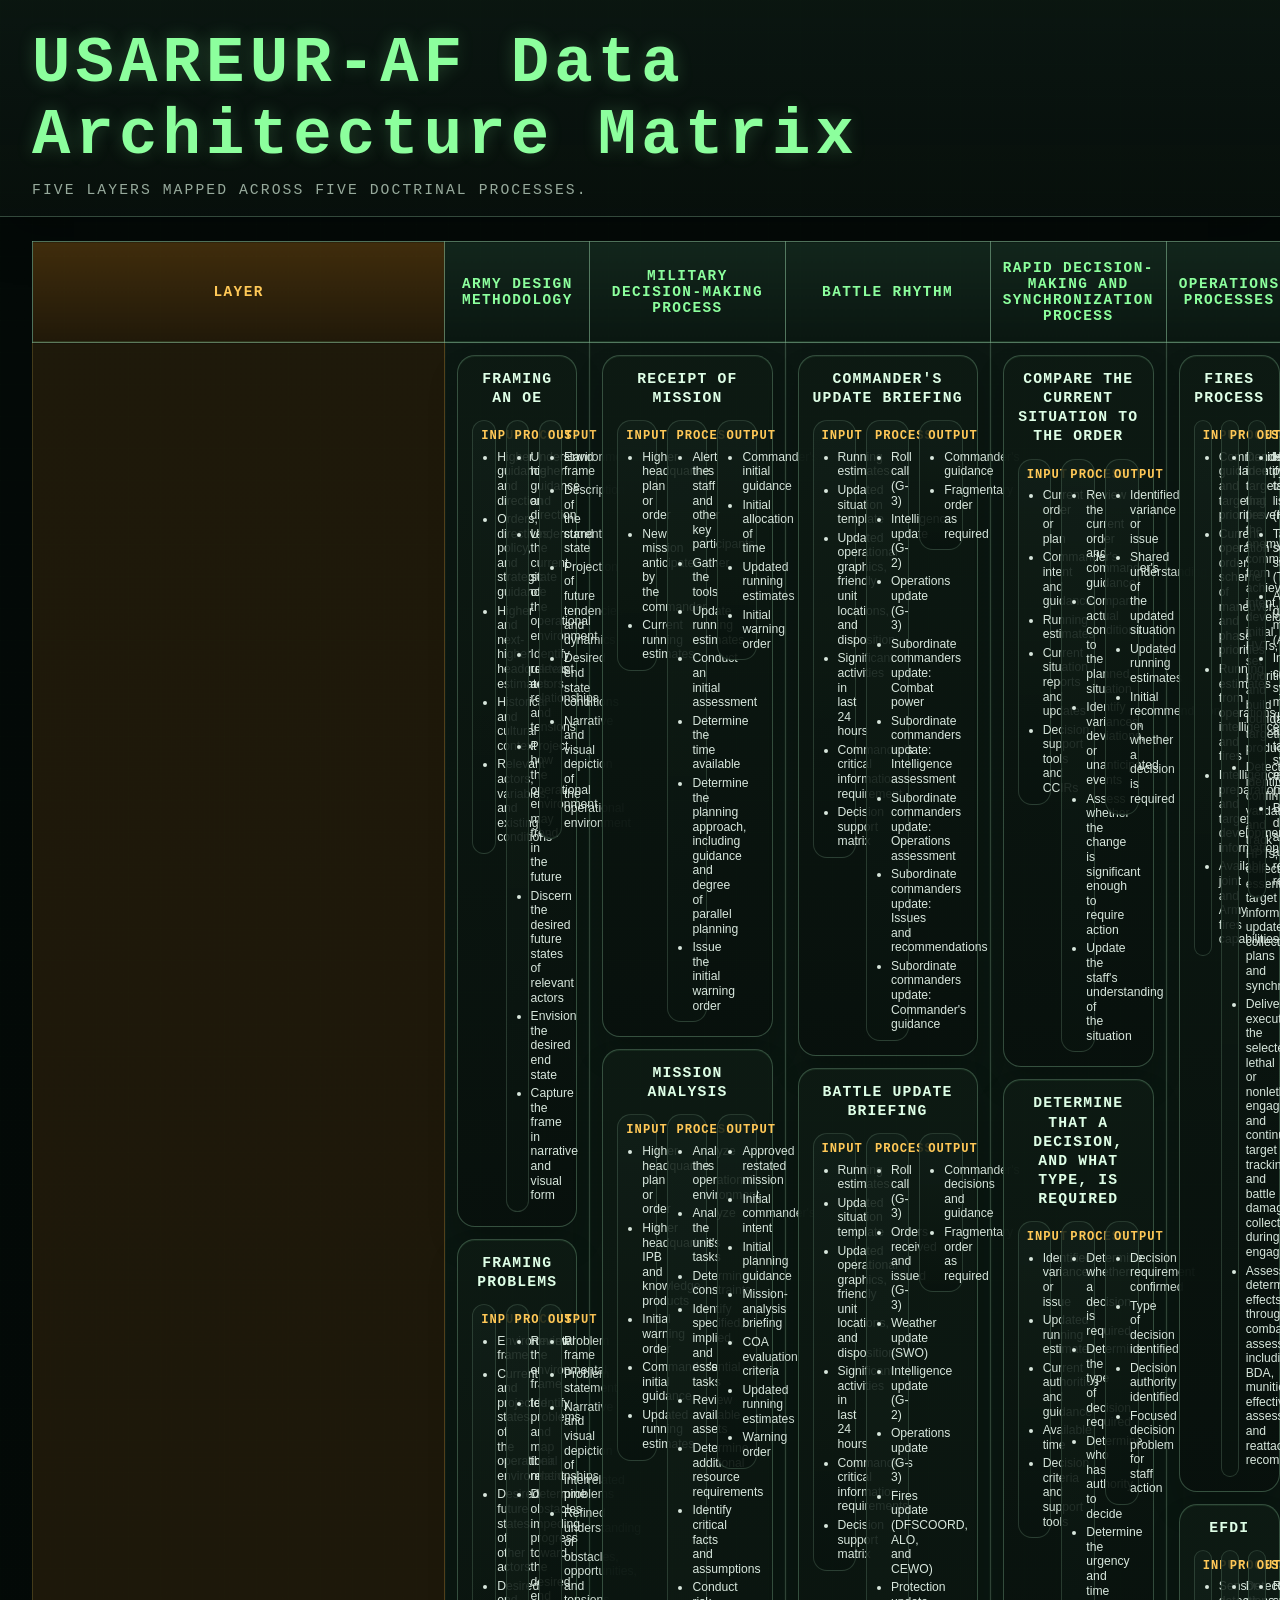
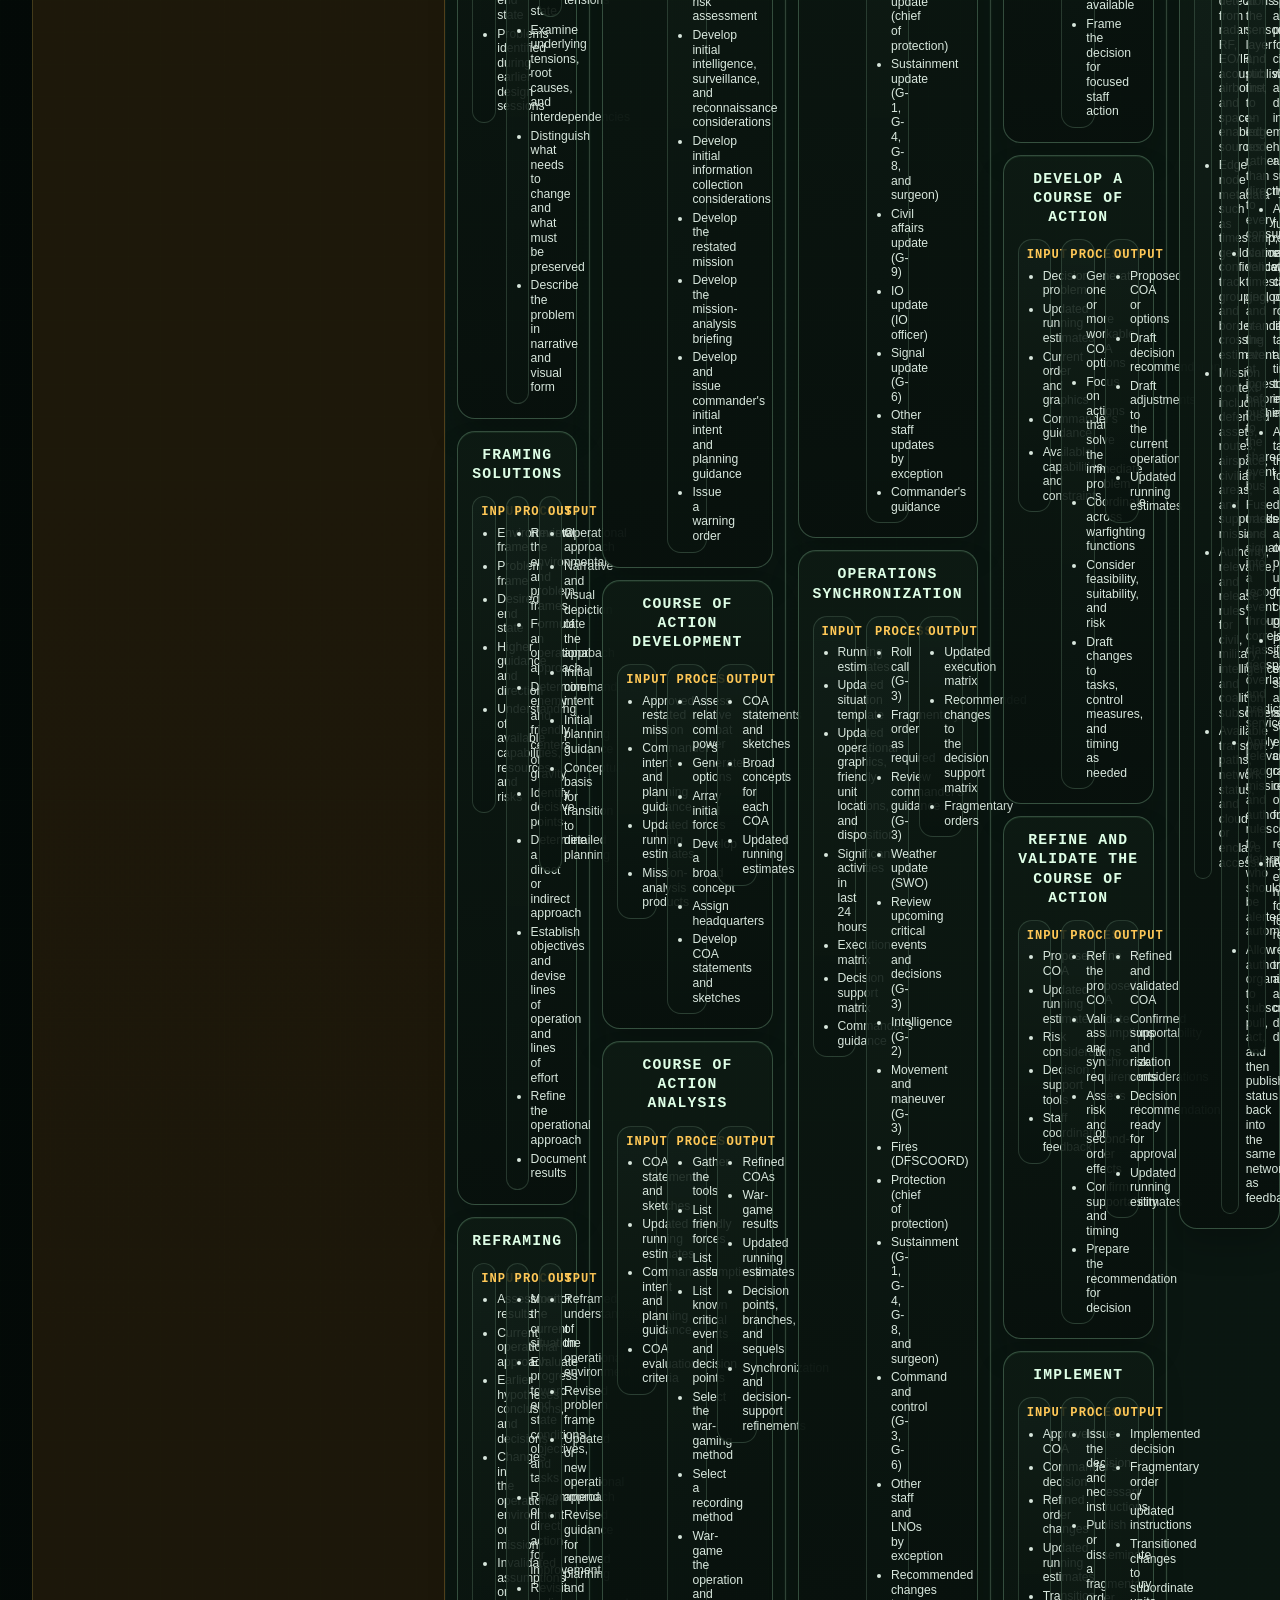
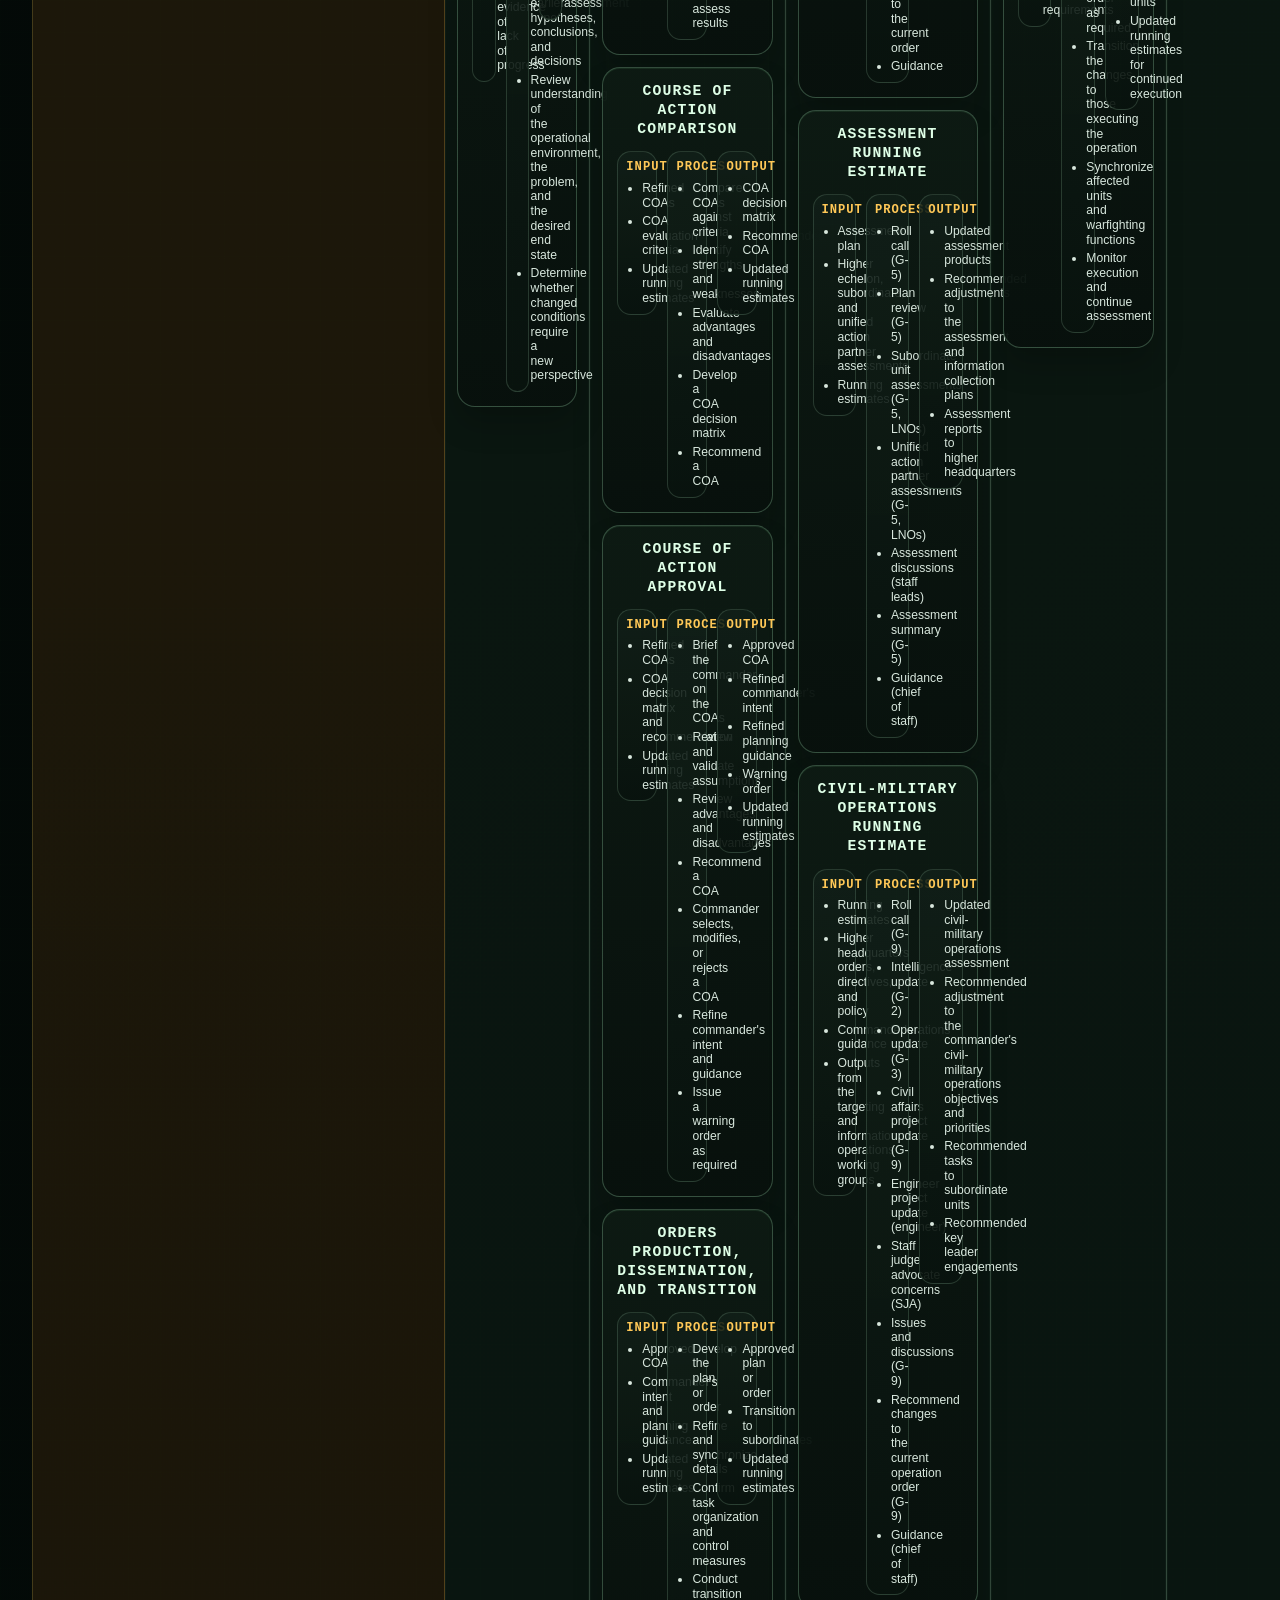
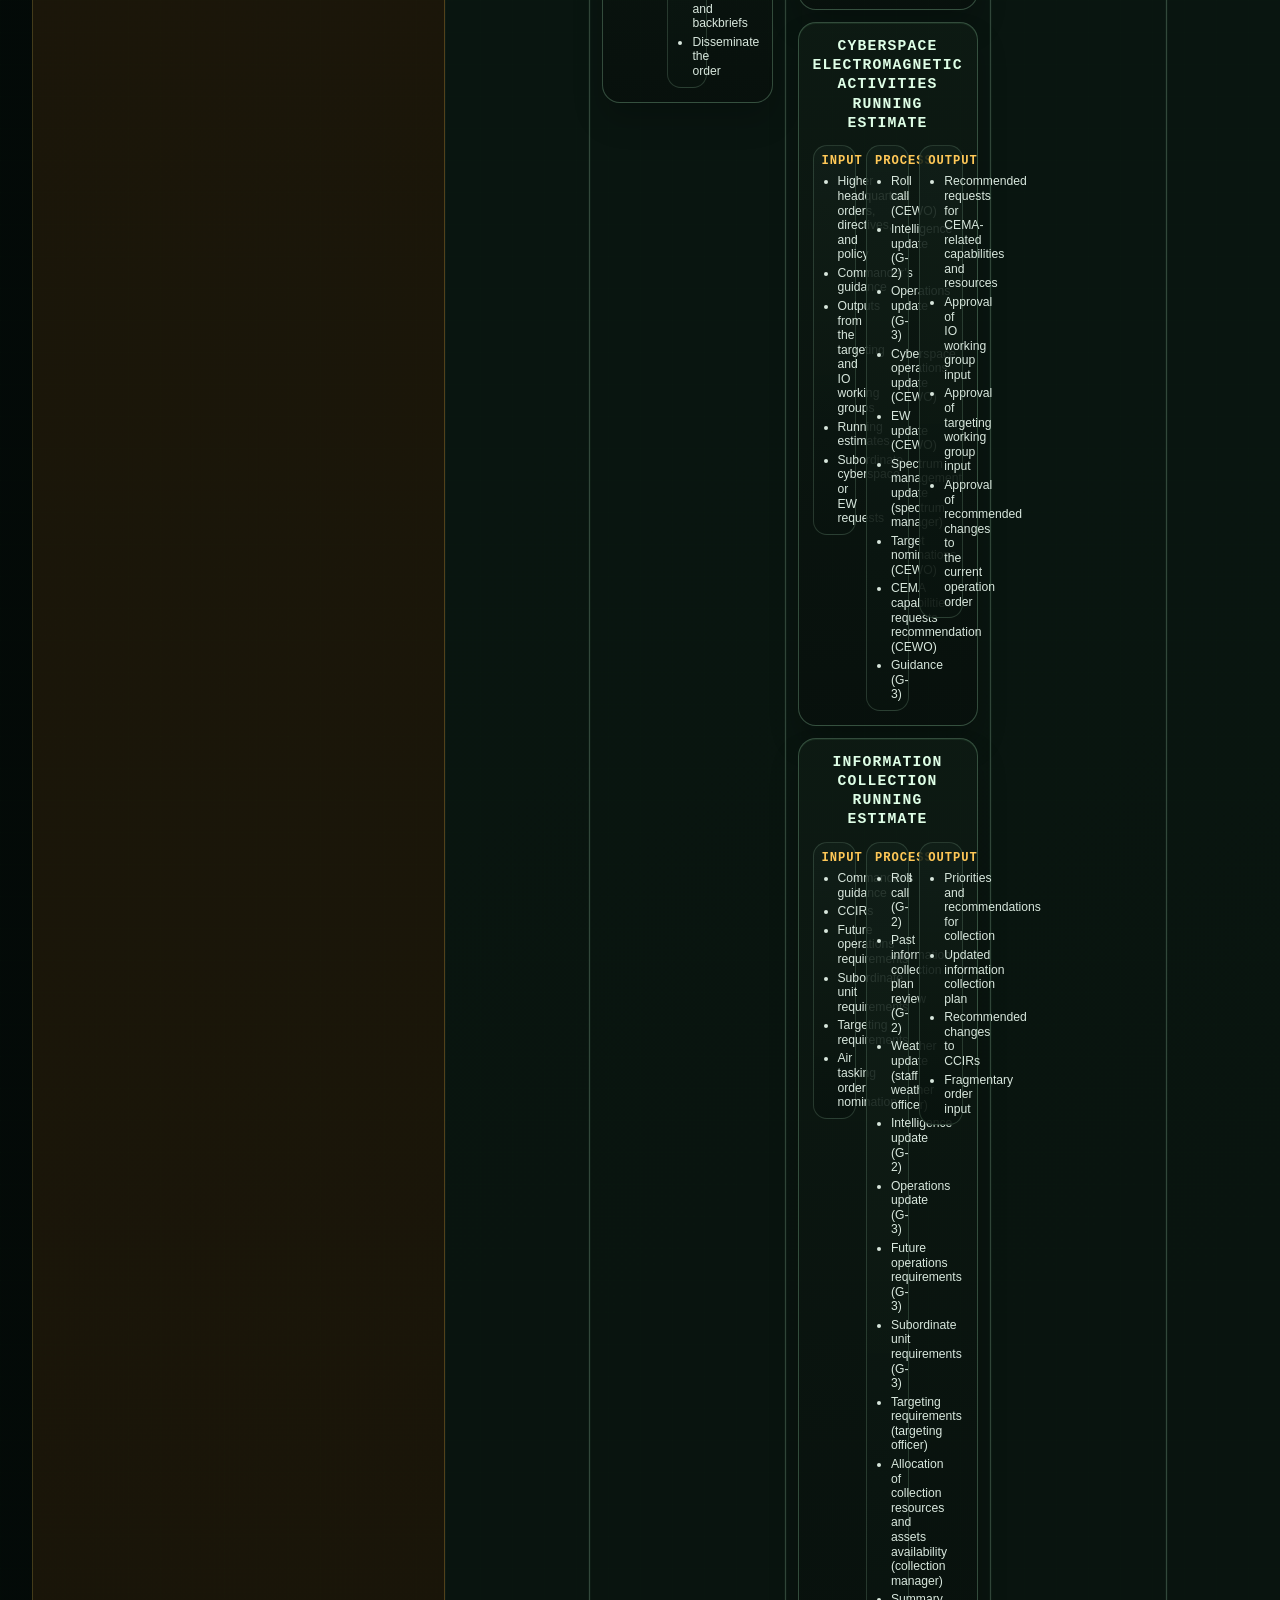
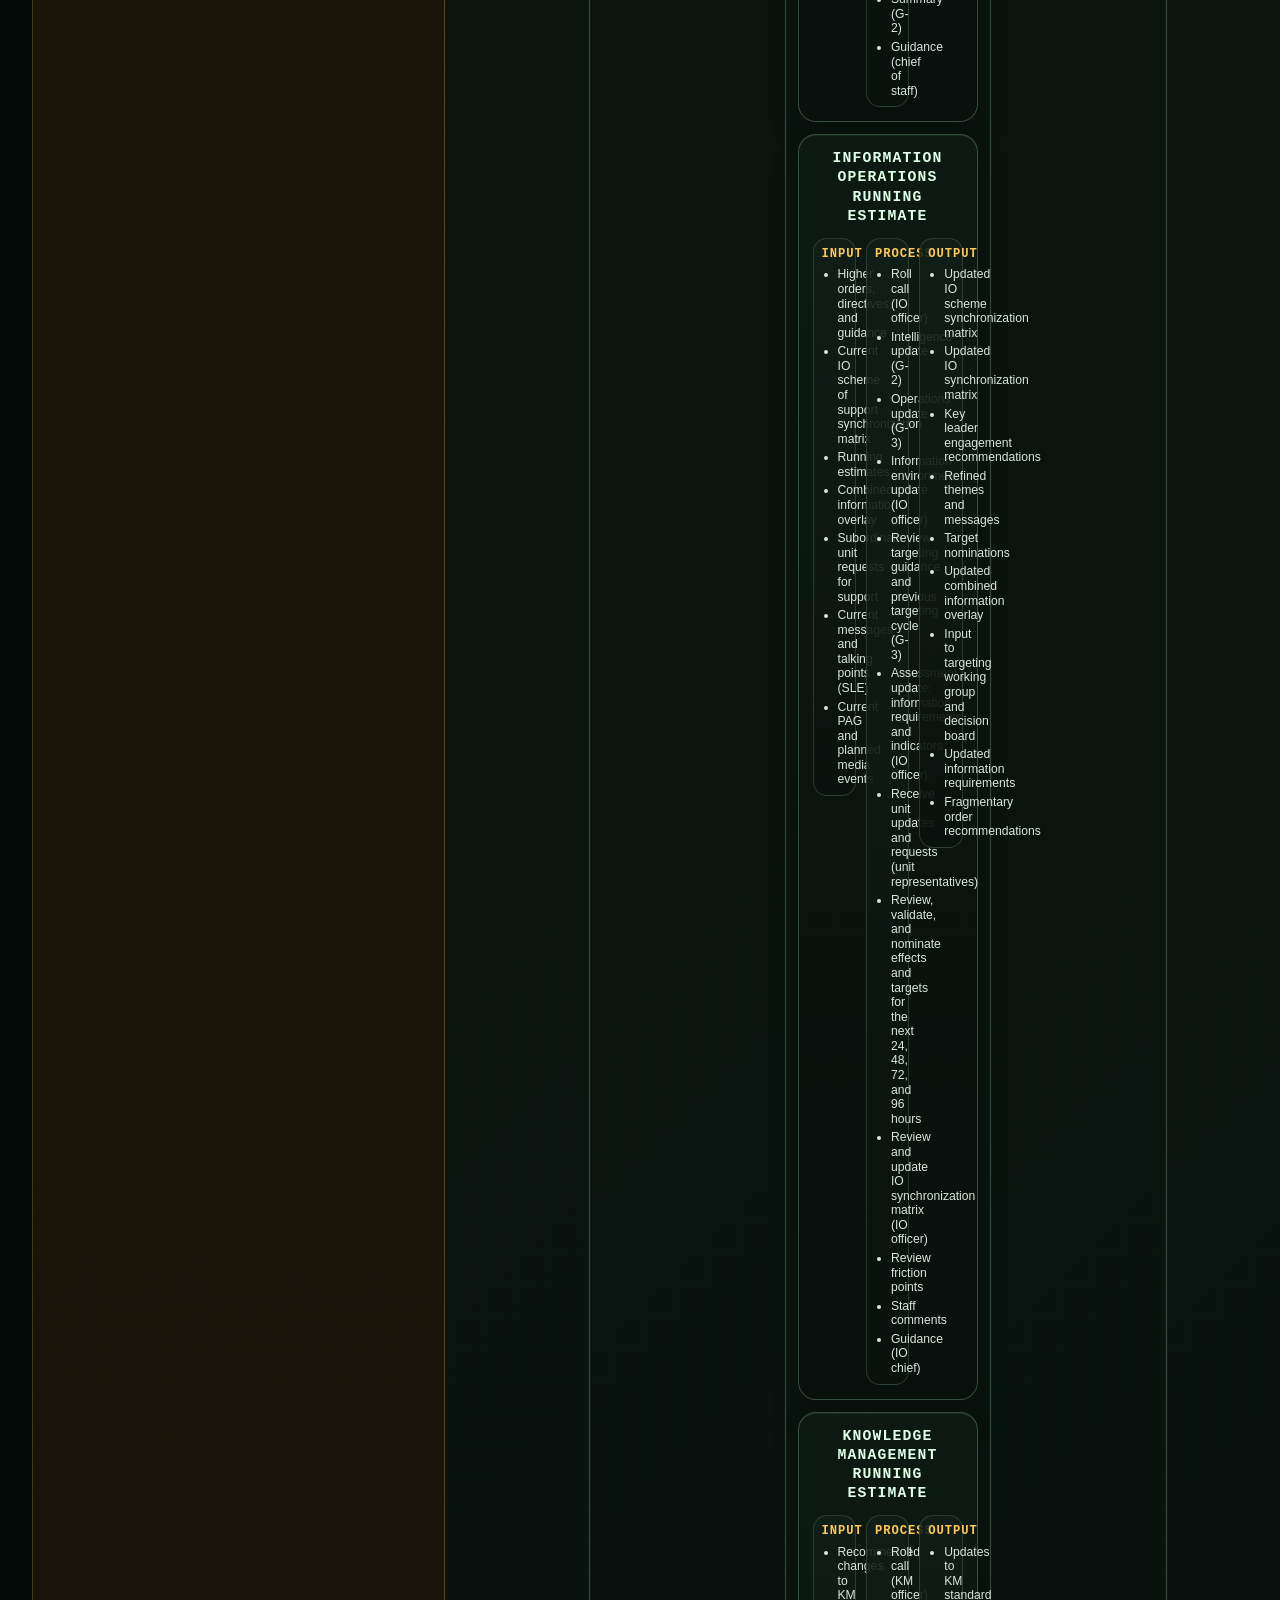
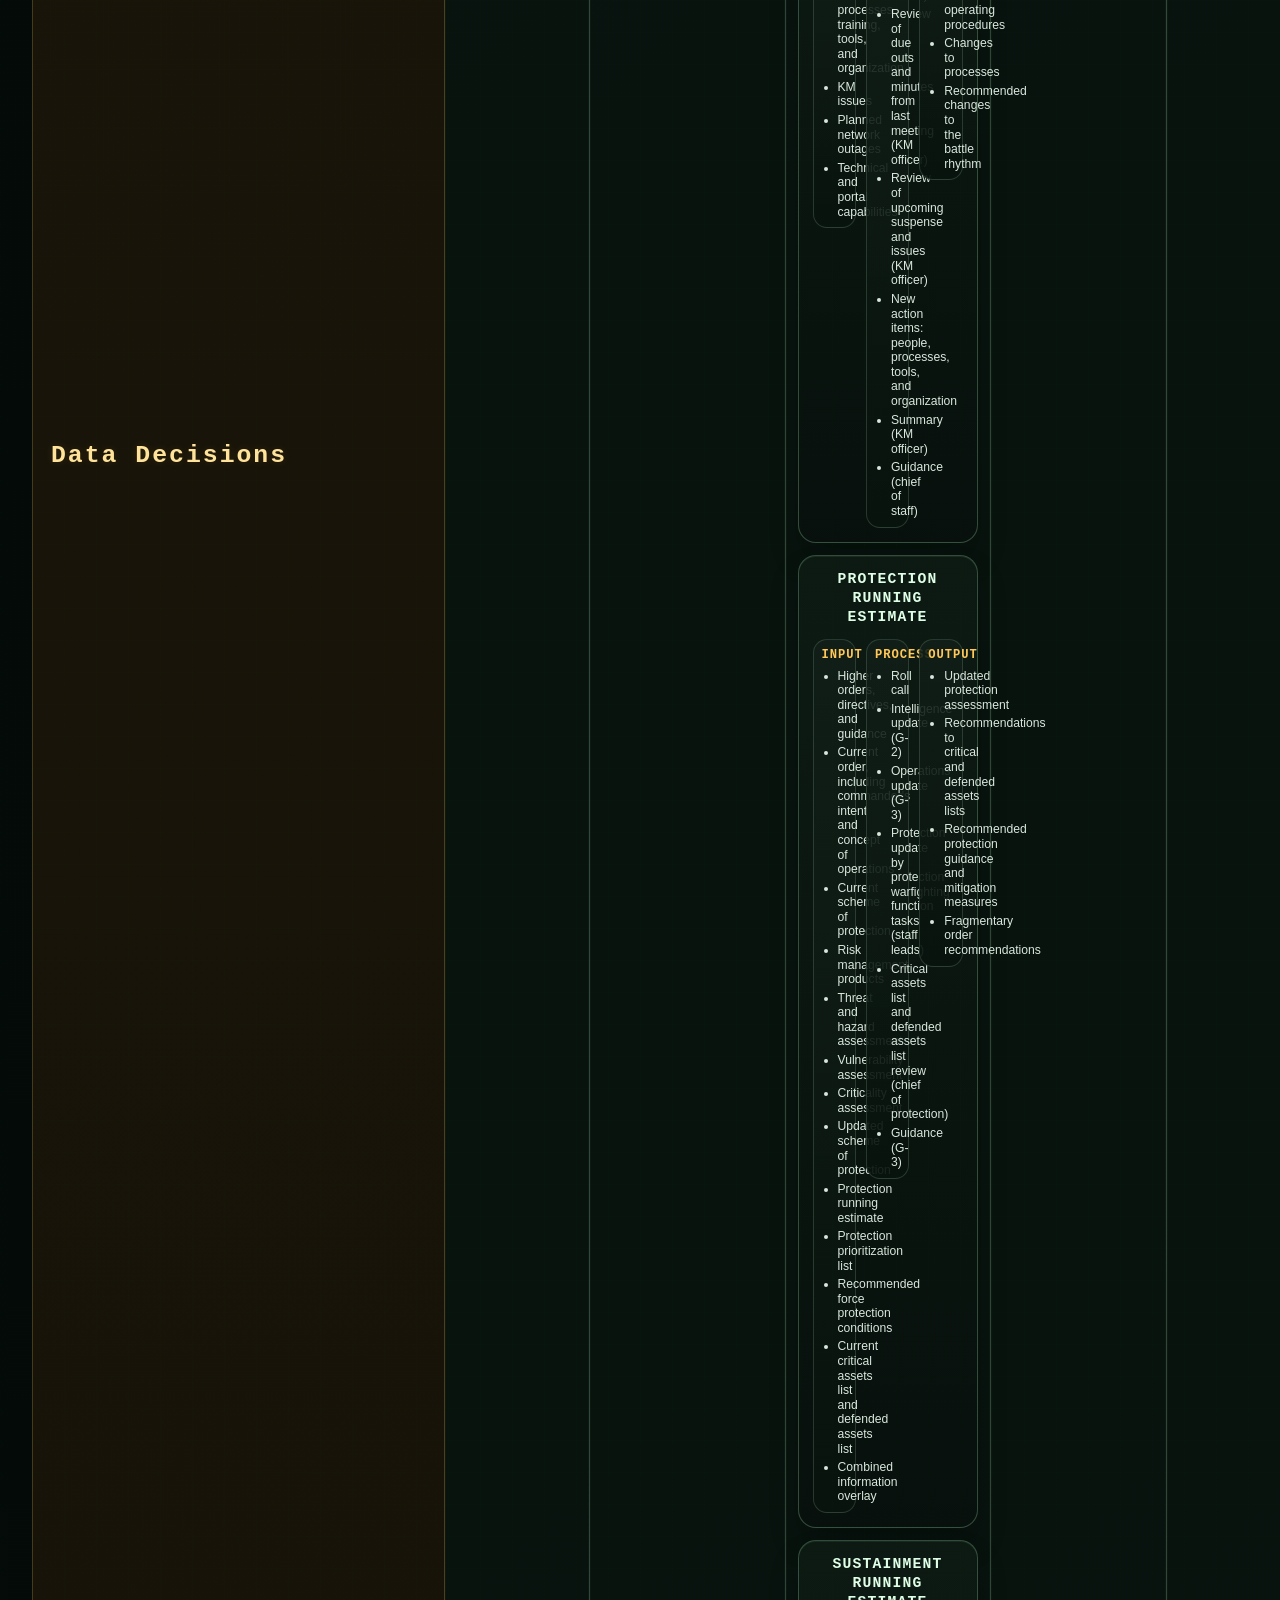
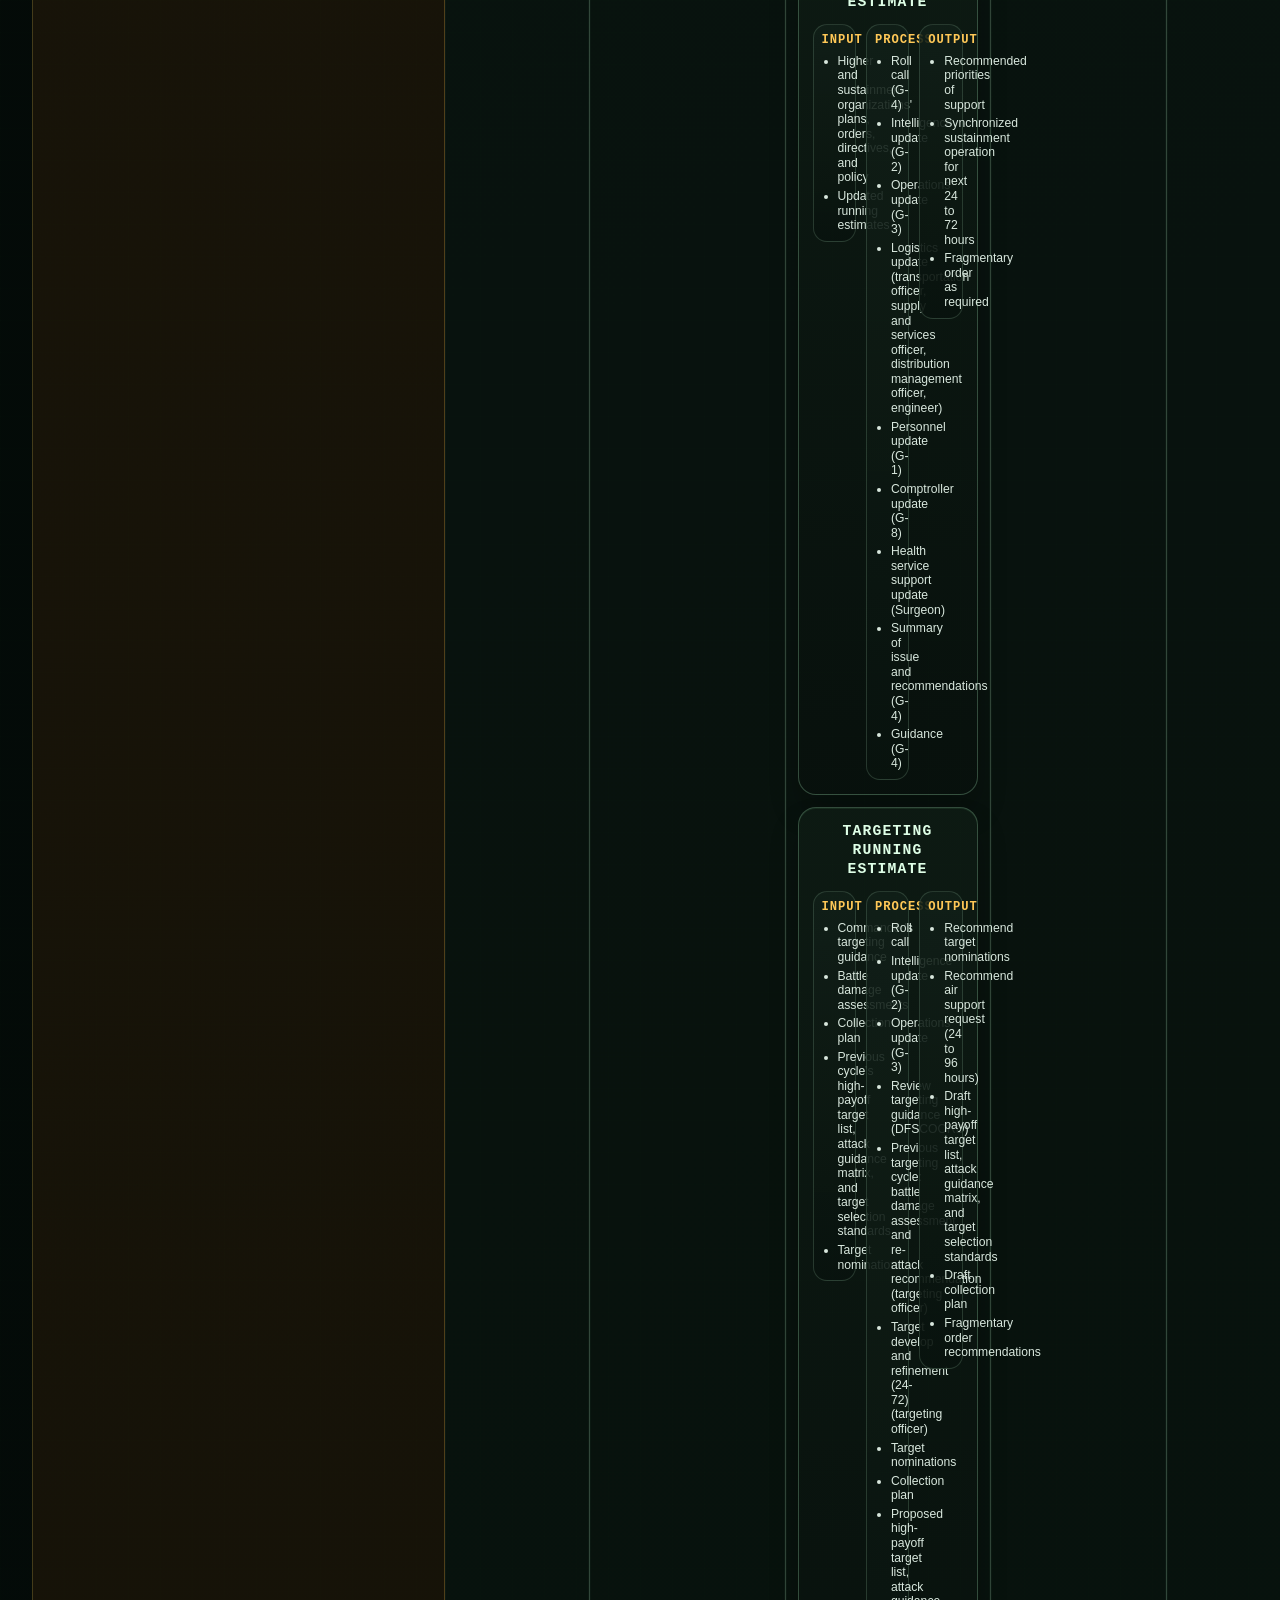
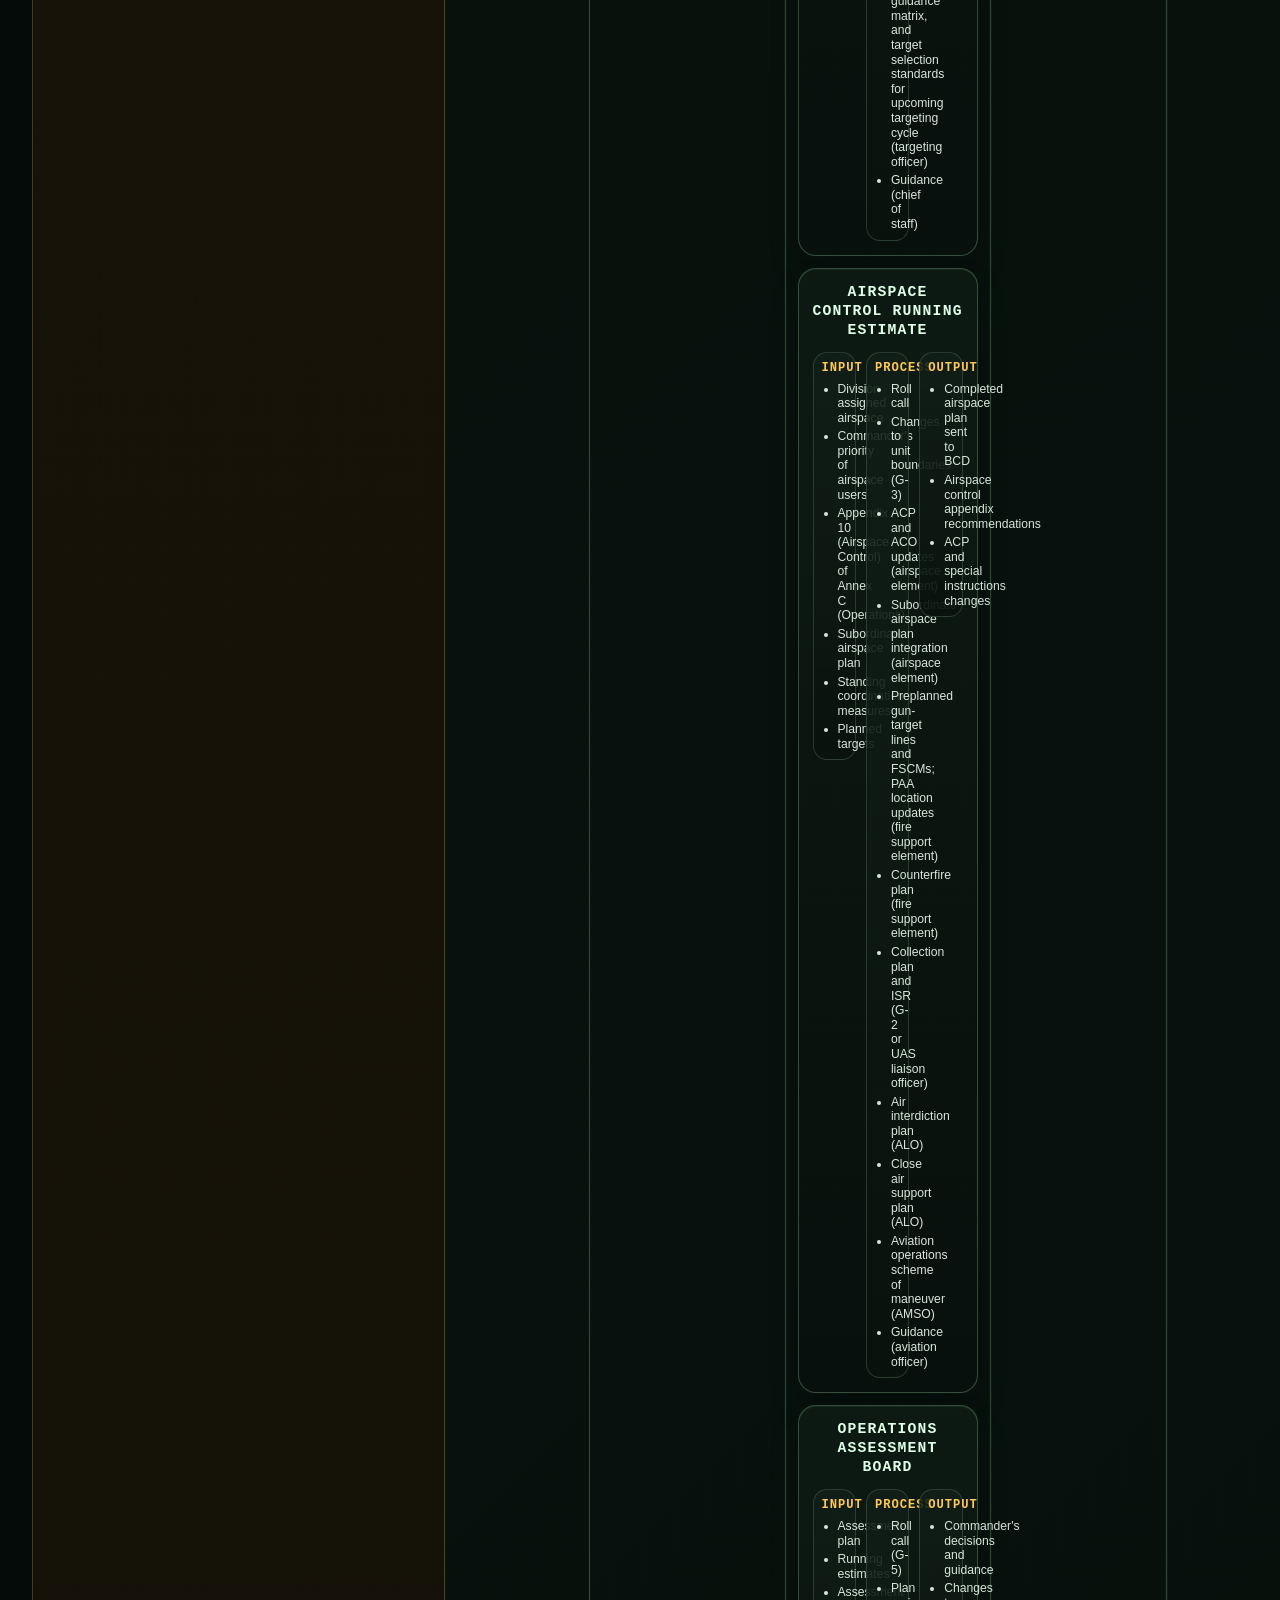
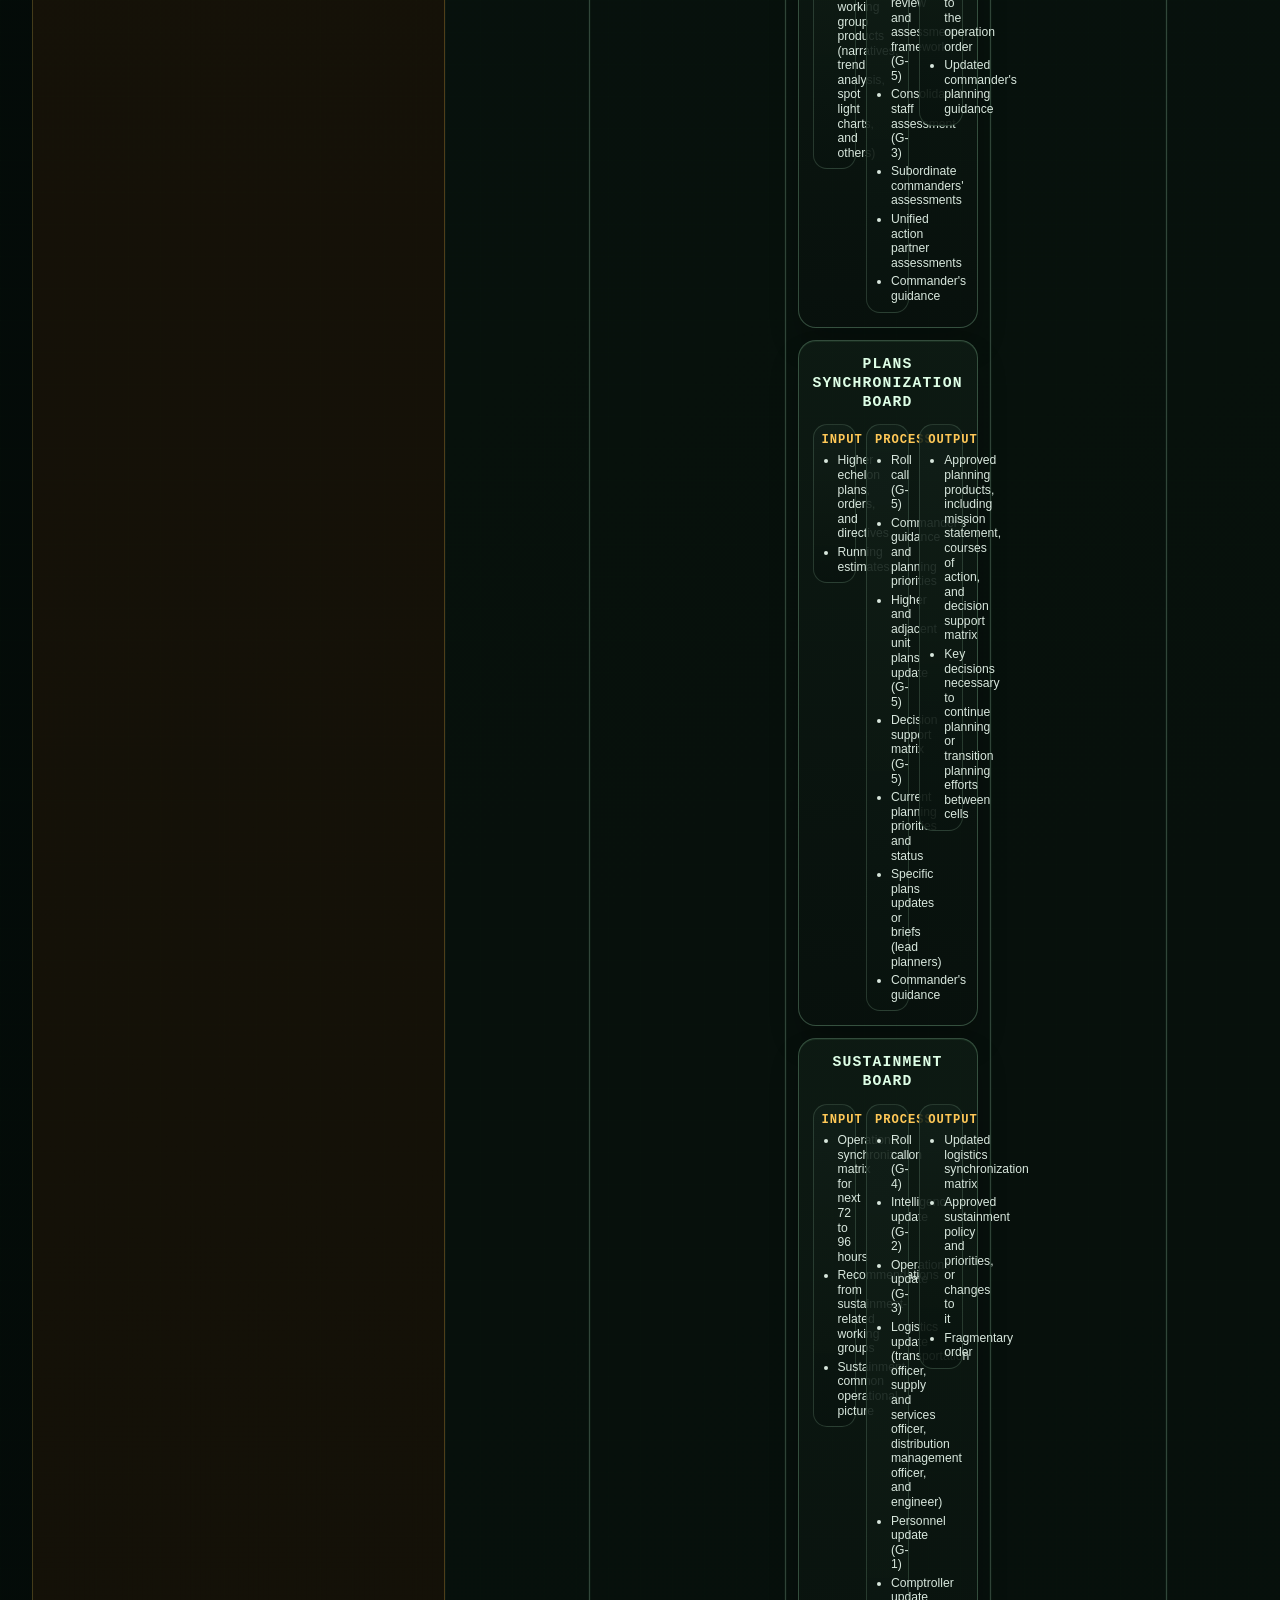
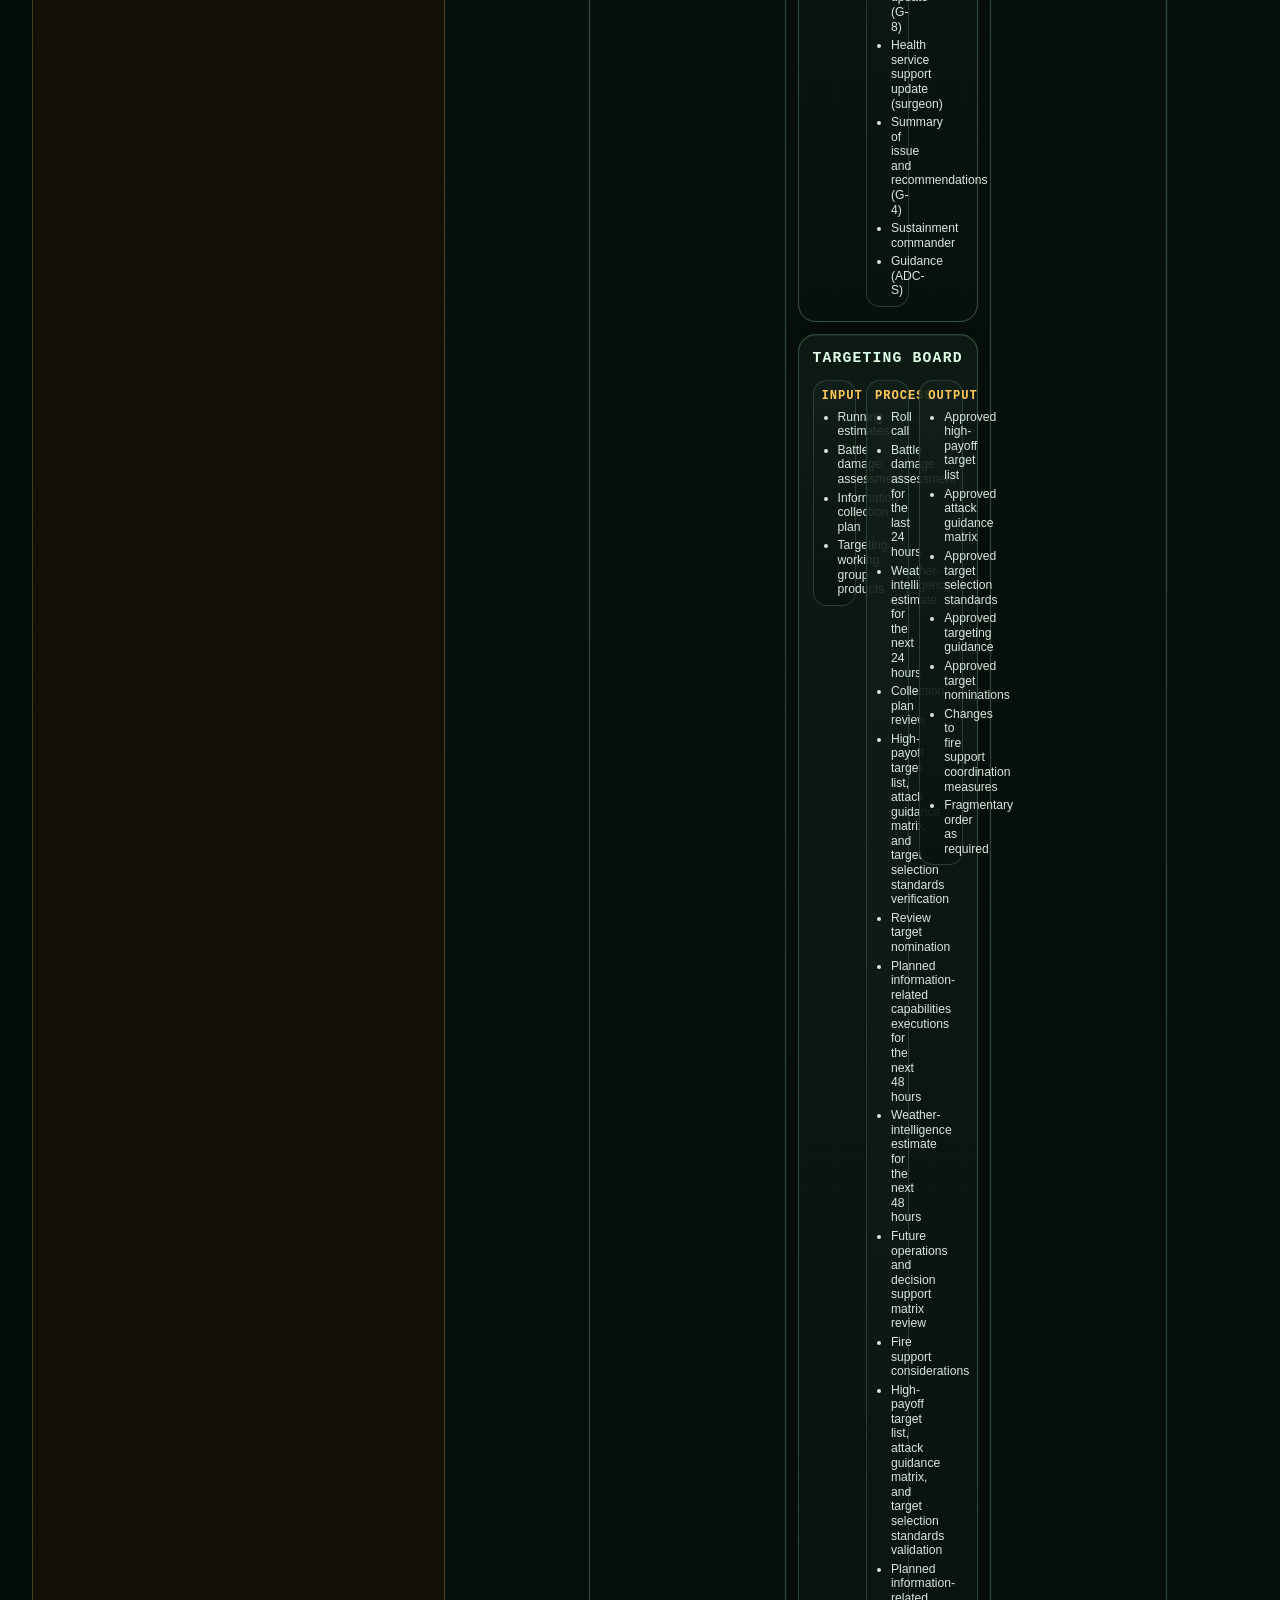
==== index.html @ 00bcd7c9 "Initial Build" ====
<!DOCTYPE html>
<html lang="en">
<head>
  <meta charset="UTF-8">
  <meta name="viewport" content="width=device-width, initial-scale=1.0">
  <title>Data Architecture Matrix</title>
  <style>
    @font-face {
      font-family: "Geist";
      font-style: normal;
      font-weight: 100 900;
      font-display: swap;
      src: url("https://www.pizzint.watch/_next/static/media/4cf2300e9c8272f7-s.p.woff2") format("woff2");
    }

    @font-face {
      font-family: "Geist Mono";
      font-style: normal;
      font-weight: 100 900;
      font-display: swap;
      src: url("https://www.pizzint.watch/_next/static/media/93f479601ee12b01-s.p.woff2") format("woff2");
    }

    @font-face {
      font-family: "VT323";
      font-style: normal;
      font-weight: 400;
      font-display: swap;
      src: url("https://www.pizzint.watch/_next/static/media/b7bd7951037de757-s.p.woff2") format("woff2");
    }

    :root {
      --bg: #040907;
      --bg-elevated: #08110d;
      --surface: rgba(7, 16, 12, 0.92);
      --surface-strong: rgba(11, 22, 17, 0.96);
      --surface-soft: rgba(17, 30, 23, 0.88);
      --grid: rgba(82, 111, 92, 0.58);
      --grid-strong: rgba(116, 162, 130, 0.68);
      --header: #dfffe7;
      --accent: #ffc857;
      --accent-soft: rgba(255, 200, 87, 0.14);
      --signal: #8cff9d;
      --signal-soft: rgba(140, 255, 157, 0.16);
      --text: #d8e7dd;
      --muted: #97aa9c;
      --shadow: rgba(0, 0, 0, 0.48);
      --font-sans: "Geist", Arial, Helvetica, sans-serif;
      --font-mono: "Geist Mono", "Courier New", monospace;
      --font-display: "VT323", "Geist Mono", monospace;
    }

    * {
      box-sizing: border-box;
    }

    body {
      margin: 0;
      min-height: 100vh;
      font-family: var(--font-sans);
      color: var(--text);
      background:
        radial-gradient(circle at top left, rgba(140, 255, 157, 0.14), transparent 26%),
        radial-gradient(circle at top right, rgba(255, 200, 87, 0.11), transparent 20%),
        radial-gradient(circle at bottom center, rgba(0, 163, 255, 0.08), transparent 24%),
        linear-gradient(180deg, #020504 0%, var(--bg) 55%, #030706 100%);
      padding: 0;
      position: relative;
      overflow-x: hidden;
    }

    body::before {
      content: "";
      position: fixed;
      inset: 0;
      background:
        linear-gradient(rgba(18, 31, 23, 0) 50%, rgba(0, 0, 0, 0.18) 50%),
        linear-gradient(90deg, rgba(120, 255, 170, 0.03), rgba(255, 200, 87, 0.015), rgba(120, 255, 170, 0.03));
      background-size: 100% 4px, 3px 100%;
      opacity: 0.28;
      pointer-events: none;
      z-index: 0;
    }

    .board {
      width: 100%;
      min-height: 100vh;
      background:
        linear-gradient(180deg, rgba(3, 9, 7, 0.94), rgba(4, 12, 9, 0.9)),
        rgba(4, 9, 7, 0.92);
      display: flex;
      flex-direction: column;
      position: relative;
      z-index: 1;
    }

    .board::before {
      content: "";
      position: absolute;
      inset: 0;
      background-image:
        linear-gradient(rgba(140, 255, 157, 0.045) 1px, transparent 1px),
        linear-gradient(90deg, rgba(140, 255, 157, 0.045) 1px, transparent 1px);
      background-size: 32px 32px;
      opacity: 0.14;
      pointer-events: none;
    }

    .heading {
      padding: 28px 32px 18px;
      border-bottom: 1px solid var(--grid);
      background:
        linear-gradient(180deg, rgba(11, 22, 17, 0.94), rgba(8, 17, 13, 0.78));
      box-shadow: 0 18px 48px rgba(0, 0, 0, 0.24);
    }

    .heading h1 {
      margin: 0;
      font-family: var(--font-display);
      font-size: clamp(2.8rem, 5vw, 5rem);
      letter-spacing: 0.08em;
      color: var(--signal);
      text-shadow: 0 0 18px rgba(140, 255, 157, 0.22);
    }

    .heading p {
      margin: 10px 0 0;
      color: var(--muted);
      font-family: var(--font-mono);
      font-size: 0.92rem;
      letter-spacing: 0.14em;
      text-transform: uppercase;
    }

    .matrix-wrap {
      flex: 1;
      padding: 24px 32px 32px;
    }

    table {
      width: 100%;
      border-collapse: collapse;
      table-layout: auto;
    }

    thead th {
      background:
        linear-gradient(180deg, rgba(18, 38, 28, 0.98), rgba(10, 23, 17, 0.98));
      color: var(--signal);
      font-family: var(--font-mono);
      font-size: 0.9rem;
      letter-spacing: 0.1em;
      text-transform: uppercase;
      padding: 18px 12px;
      border: 1px solid var(--grid-strong);
      box-shadow: inset 0 -1px 0 rgba(140, 255, 157, 0.12);
    }

    thead th:first-child {
      background:
        linear-gradient(180deg, rgba(65, 45, 12, 0.98), rgba(33, 25, 9, 0.98));
      color: var(--accent);
      width: 1%;
      white-space: nowrap;
    }

    tbody th {
      background:
        linear-gradient(180deg, rgba(36, 28, 11, 0.82), rgba(20, 16, 7, 0.88));
      color: #ffe39a;
      font-family: var(--font-display);
      font-size: 1.55rem;
      letter-spacing: 0.08em;
      text-align: left;
      padding: 22px 18px;
      border: 1px solid rgba(173, 138, 55, 0.38);
      text-shadow: 0 0 10px rgba(255, 200, 87, 0.12);
      white-space: nowrap;
    }

    .layer-with-subcategories {
      display: flex;
      align-items: flex-start;
      justify-content: space-between;
      gap: 16px;
    }

    .layer-title {
      padding-top: 4px;
    }

    .analysis-subcategories {
      display: flex;
      flex-direction: column;
      align-items: stretch;
      gap: 10px;
      width: 140px;
    }

    .analysis-subcategory {
      border-radius: 12px;
      border: 1px solid rgba(116, 162, 130, 0.42);
      background:
        linear-gradient(180deg, rgba(13, 27, 20, 0.98), rgba(8, 18, 13, 0.96));
      color: var(--signal);
      box-shadow: inset 0 0 0 1px rgba(140, 255, 157, 0.06);
      font-family: var(--font-mono);
      font-size: 0.9rem;
      font-weight: 600;
      line-height: 1.2;
      text-align: center;
      padding: 10px;
      display: flex;
      align-items: center;
      justify-content: center;
    }

    tbody td {
      border: 1px solid var(--grid);
      background:
        linear-gradient(135deg, rgba(11, 24, 18, 0.96), rgba(6, 15, 11, 0.96));
      padding: 12px;
      vertical-align: top;
      box-shadow: inset 0 0 0 1px rgba(140, 255, 157, 0.03);
    }

    .subtile {
      border: 1px solid rgba(116, 162, 130, 0.4);
      border-radius: 18px;
      background:
        linear-gradient(180deg, rgba(13, 26, 19, 0.98), rgba(8, 17, 13, 0.96));
      box-shadow:
        inset 0 1px 0 rgba(140, 255, 157, 0.08),
        0 18px 30px rgba(0, 0, 0, 0.18);
      padding: 14px;
      display: flex;
      flex-direction: column;
      gap: 12px;
      align-items: stretch;
    }

    .subtile--interactive {
      cursor: pointer;
      transition: transform 0.18s ease, box-shadow 0.18s ease;
    }

    .subtile--interactive:hover {
      transform: translateY(-2px);
      box-shadow:
        inset 0 1px 0 rgba(140, 255, 157, 0.08),
        0 16px 36px rgba(0, 0, 0, 0.34),
        0 0 0 1px rgba(140, 255, 157, 0.08);
    }

    .subtile--interactive:focus-visible {
      outline: 3px solid rgba(140, 255, 157, 0.35);
      outline-offset: 3px;
    }

    .adm-subtiles {
      display: flex;
      flex-direction: column;
      gap: 12px;
    }

    .mdmp-subtiles {
      display: flex;
      flex-direction: column;
      gap: 12px;
    }

    .br-subtiles {
      display: flex;
      flex-direction: column;
      gap: 12px;
    }

    .rdsp-subtiles {
      display: flex;
      flex-direction: column;
      gap: 12px;
    }

    .operations-process-subtiles {
      display: flex;
      flex-direction: column;
      gap: 12px;
    }

    .subtile h2 {
      margin: 0;
      font-family: var(--font-mono);
      font-size: 0.92rem;
      color: var(--header);
      line-height: 1.3;
      text-align: center;
      text-transform: uppercase;
      letter-spacing: 0.08em;
    }

    .subtile-grid {
      display: grid;
      grid-template-columns: repeat(3, minmax(0, 1fr));
      gap: 10px;
      align-items: start;
    }

    .subtile-item {
      border-radius: 14px;
      border: 1px solid rgba(82, 111, 92, 0.42);
      background:
        linear-gradient(180deg, rgba(17, 31, 24, 0.88), rgba(9, 19, 14, 0.92));
      color: var(--text);
      display: flex;
      flex-direction: column;
      align-items: stretch;
      justify-content: flex-start;
      text-align: left;
      font-size: 0.76rem;
      font-weight: 400;
      line-height: 1.2;
      padding: 8px;
    }

    .subtile-label {
      text-align: center;
      font-family: var(--font-mono);
      font-size: 0.76rem;
      font-weight: 700;
      margin-bottom: 6px;
      text-transform: uppercase;
      letter-spacing: 0.08em;
      color: var(--accent);
    }

    .subtile-list {
      margin: 0;
      padding-left: 16px;
      color: var(--text);
    }

    .subtile-list li + li {
      margin-top: 4px;
    }

    .modal-linked-box {
      width: 100%;
      border: 1px solid rgba(173, 138, 55, 0.36);
      border-radius: 10px;
      background:
        linear-gradient(180deg, rgba(38, 31, 13, 0.95), rgba(26, 20, 9, 0.95));
      color: #ffe39a;
      padding: 7px 8px;
      text-align: left;
      font-family: var(--font-mono);
      font-size: 0.72rem;
      line-height: 1.3;
      cursor: pointer;
      transition: transform 0.16s ease, box-shadow 0.16s ease, border-color 0.16s ease;
    }

    .modal-linked-box:hover,
    .modal-linked-box:focus-visible {
      transform: translateY(-1px);
      border-color: rgba(255, 200, 87, 0.62);
      box-shadow: 0 10px 18px rgba(0, 0, 0, 0.28);
      outline: none;
    }

    .analysis-adm-grid {
      display: grid;
      grid-template-columns: repeat(3, minmax(0, 1fr));
      gap: 10px;
    }

    .analysis-adm-item {
      border-radius: 14px;
      border: 1px solid rgba(116, 162, 130, 0.42);
      background:
        linear-gradient(180deg, rgba(13, 27, 20, 0.98), rgba(8, 18, 13, 0.96));
      color: var(--signal);
      display: flex;
      align-items: center;
      justify-content: center;
      padding: 10px;
      text-align: center;
      font-size: 0.9rem;
      font-weight: 600;
      font-family: var(--font-mono);
    }

    .storage-adm-layout {
      display: grid;
      grid-template-columns: repeat(3, minmax(0, 1fr));
      gap: 10px;
    }

    .storage-adm-column {
      display: grid;
      gap: 10px;
    }

    .storage-adm-column--split {
      grid-template-rows: 1fr 1fr;
    }

    .storage-adm-box {
      border-radius: 14px;
      border: 1px solid rgba(116, 162, 130, 0.42);
      background:
        linear-gradient(180deg, rgba(13, 27, 20, 0.98), rgba(8, 18, 13, 0.96));
      color: var(--signal);
      display: flex;
      align-items: center;
      justify-content: center;
      padding: 10px;
      text-align: center;
      font-size: 0.9rem;
      font-weight: 600;
      font-family: var(--font-mono);
    }

    .transport-adm-layout {
      display: grid;
      grid-template-columns: repeat(3, minmax(0, 1fr));
      gap: 10px;
    }

    .transport-adm-box {
      border-radius: 14px;
      border: 1px solid rgba(116, 162, 130, 0.42);
      background:
        linear-gradient(180deg, rgba(13, 27, 20, 0.98), rgba(8, 18, 13, 0.96));
      color: var(--signal);
      display: flex;
      align-items: center;
      justify-content: center;
      padding: 10px;
      text-align: center;
      font-size: 0.9rem;
      font-weight: 600;
      font-family: var(--font-mono);
    }

    .sources-adm-layout {
      display: grid;
      grid-template-columns: repeat(3, minmax(0, 1fr));
      gap: 10px;
    }

    .sources-adm-box {
      border-radius: 14px;
      border: 1px solid rgba(116, 162, 130, 0.42);
      background:
        linear-gradient(180deg, rgba(13, 27, 20, 0.98), rgba(8, 18, 13, 0.96));
      color: var(--signal);
      display: flex;
      align-items: center;
      justify-content: center;
      padding: 10px;
      text-align: center;
      font-size: 0.9rem;
      font-weight: 600;
      font-family: var(--font-mono);
    }

    .modal-overlay {
      position: fixed;
      inset: 0;
      background: rgba(1, 5, 4, 0.78);
      backdrop-filter: blur(10px);
      display: none;
      align-items: center;
      justify-content: center;
      padding: 24px;
      z-index: 1000;
    }

    .modal-overlay.is-open {
      display: flex;
    }

    .modal-card {
      width: min(1480px, 100%);
      background:
        linear-gradient(180deg, rgba(10, 21, 16, 0.99), rgba(6, 15, 11, 0.98));
      border: 1px solid rgba(116, 162, 130, 0.42);
      border-radius: 22px;
      box-shadow:
        0 30px 70px rgba(0, 0, 0, 0.52),
        inset 0 1px 0 rgba(140, 255, 157, 0.08);
      padding: 24px;
      max-height: calc(100vh - 48px);
      overflow: hidden;
      display: flex;
      flex-direction: column;
    }

    .modal-card-header {
      display: flex;
      align-items: flex-start;
      justify-content: space-between;
      gap: 16px;
      margin-bottom: 12px;
    }

    .modal-card h2 {
      margin: 0;
      color: var(--signal);
      font-family: var(--font-display);
      font-size: 2rem;
      letter-spacing: 0.08em;
    }

    .modal-card p {
      margin: 0;
      color: var(--muted);
      line-height: 1.5;
    }

    .modal-subtitle {
      margin-bottom: 18px;
      font-size: 0.98rem;
      font-family: var(--font-mono);
      text-transform: uppercase;
      letter-spacing: 0.08em;
    }

    .modal-grid {
      display: grid;
      grid-template-columns: 1fr;
      gap: 16px;
    }

    .modal-scroll-body {
      flex: 1;
      min-height: 0;
      overflow: auto;
      padding-right: 8px;
      margin-right: -8px;
    }

    .modal-layer-headings {
      display: grid;
      grid-template-columns: 84px repeat(5, minmax(120px, 1fr));
      gap: 10px;
      align-items: stretch;
    }

    .modal-layer-spacer {
      min-height: 1px;
    }

    .modal-layer-heading {
      border: 1px solid rgba(116, 162, 130, 0.32);
      border-radius: 12px;
      background: rgba(140, 255, 157, 0.08);
      color: var(--signal);
      font-family: var(--font-mono);
      font-size: 0.88rem;
      font-weight: 700;
      text-align: center;
      padding: 10px 8px;
    }

    .modal-column {
      border: 1px solid rgba(116, 162, 130, 0.28);
      border-radius: 18px;
      background: rgba(10, 21, 16, 0.76);
      padding: 0;
      display: grid;
      grid-template-columns: 84px 1fr;
      overflow: hidden;
    }

    .modal-column h3 {
      margin: 0;
      color: var(--accent);
      font-family: var(--font-display);
      font-size: 1rem;
      text-align: center;
      display: flex;
      align-items: center;
      justify-content: center;
      background: rgba(255, 200, 87, 0.08);
      border-right: 1px solid rgba(173, 138, 55, 0.28);
      writing-mode: vertical-rl;
      text-orientation: upright;
      letter-spacing: 0.02em;
      padding: 16px 8px;
      text-shadow: 0 0 8px rgba(255, 200, 87, 0.18);
    }

    .modal-row-grid {
      display: grid;
      grid-template-columns: repeat(5, minmax(0, 1fr));
      gap: 10px;
      padding: 16px;
    }

    .modal-layer-cell {
      border: 1px solid rgba(116, 162, 130, 0.22);
      border-radius: 12px;
      background: rgba(15, 28, 21, 0.72);
      padding: 10px;
      min-height: 96px;
    }

    .modal-sub-block {
      border: 1px solid rgba(173, 138, 55, 0.34);
      border-radius: 10px;
      background: rgba(255, 200, 87, 0.08);
      color: var(--accent);
      font-family: var(--font-mono);
      font-weight: 400;
      padding: 8px 10px;
      margin-bottom: 10px;
      text-align: center;
    }

    .modal-sub-block--interactive {
      cursor: pointer;
      transition: transform 0.16s ease, box-shadow 0.16s ease, border-color 0.16s ease, background 0.16s ease;
    }

    .modal-sub-block--interactive:hover,
    .modal-sub-block--interactive:focus-visible {
      transform: translateY(-1px);
      border-color: rgba(255, 200, 87, 0.62);
      background: rgba(255, 200, 87, 0.12);
      box-shadow: 0 10px 18px rgba(0, 0, 0, 0.28);
      outline: none;
    }

    .modal-row-span {
      grid-column: 1 / -1;
      margin-bottom: 2px;
      display: grid;
      grid-template-columns: repeat(5, minmax(0, 1fr));
      gap: 10px;
    }

    .modal-sub-block-anchor {
      border: 1px solid transparent;
      background: transparent;
      padding: 0;
      text-align: center;
    }

    .modal-sub-block-cell {
      min-height: 1px;
      border: 1px solid transparent;
      background: transparent;
      text-align: center;
    }

    .modal-layer-cell ul {
      margin: 0;
      padding-left: 0;
      color: var(--text);
      line-height: 1.35;
      list-style: none;
    }

    .modal-layer-cell li + li {
      margin-top: 8px;
    }

    .modal-source {
      margin-top: 16px;
      font-size: 0.88rem;
      color: var(--muted);
      font-family: var(--font-mono);
    }

    .modal-close {
      border: 0;
      background: rgba(255, 200, 87, 0.12);
      color: var(--accent);
      border-radius: 999px;
      width: 36px;
      height: 36px;
      font-size: 1.2rem;
      cursor: pointer;
      transition: background 0.18s ease, transform 0.18s ease;
    }

    .modal-close:hover {
      background: rgba(255, 200, 87, 0.22);
      transform: translateY(-1px);
    }

    .hptl-layer-headings {
      display: grid;
      grid-template-columns: 84px 84px repeat(5, minmax(120px, 1fr));
      gap: 10px;
      align-items: stretch;
      margin-bottom: 16px;
    }

    .hptl-layout {
      display: grid;
      grid-template-columns: 84px 1fr;
      gap: 16px;
      align-items: stretch;
    }

    .hptl-master-label {
      border: 1px solid rgba(173, 138, 55, 0.28);
      border-radius: 18px;
      background: rgba(255, 200, 87, 0.08);
      color: var(--accent);
      display: flex;
      align-items: center;
      justify-content: center;
      writing-mode: vertical-rl;
      text-orientation: upright;
      font-family: var(--font-display);
      font-size: 1.35rem;
      letter-spacing: 0.08em;
      text-shadow: 0 0 8px rgba(255, 200, 87, 0.18);
      padding: 16px 8px;
    }

    .hptl-row-stack {
      display: grid;
      gap: 16px;
    }

    .hptl-row {
      border: 1px solid rgba(116, 162, 130, 0.28);
      border-radius: 18px;
      background: rgba(10, 21, 16, 0.76);
      display: grid;
      grid-template-columns: 84px 1fr;
      overflow: hidden;
    }

    .hptl-row h3 {
      margin: 0;
      color: var(--signal);
      font-family: var(--font-display);
      font-size: 1.15rem;
      text-align: center;
      display: flex;
      align-items: center;
      justify-content: center;
      background: rgba(140, 255, 157, 0.08);
      border-right: 1px solid rgba(116, 162, 130, 0.24);
      writing-mode: vertical-rl;
      text-orientation: upright;
      letter-spacing: 0.05em;
      padding: 16px 8px;
    }

    .hptl-data-grid {
      display: grid;
      grid-template-columns: repeat(5, minmax(0, 1fr));
      gap: 10px;
      padding: 16px;
    }

    .hptl-note {
      margin-top: 16px;
      border: 1px solid rgba(116, 162, 130, 0.22);
      border-radius: 14px;
      background: rgba(15, 28, 21, 0.62);
      padding: 14px 16px;
      color: var(--muted);
      line-height: 1.55;
    }

    @media (max-width: 720px) {
      .heading,
      .matrix-wrap {
        padding: 18px;
      }

      thead th,
      tbody th,
      tbody td {
        font-size: 0.92rem;
        padding: 14px 10px;
      }

      .layer-with-subcategories {
        flex-direction: column;
        align-items: stretch;
      }

      .analysis-subcategories {
        width: 100%;
      }

      .subtile-grid {
        grid-template-columns: 1fr;
      }

      .analysis-adm-grid {
        grid-template-columns: 1fr;
      }

      .storage-adm-layout {
        grid-template-columns: 1fr;
      }

      .storage-adm-column--split {
        grid-template-rows: none;
      }

      .transport-adm-layout {
        grid-template-columns: 1fr;
      }

      .sources-adm-layout {
        grid-template-columns: 1fr;
      }

      .modal-layer-headings {
        grid-template-columns: 72px repeat(5, minmax(110px, 1fr));
      }

      .modal-column {
        grid-template-columns: 72px 1fr;
      }

      .modal-row-grid {
        grid-template-columns: repeat(5, minmax(110px, 1fr));
      }

      .hptl-layer-headings {
        grid-template-columns: 72px 72px repeat(5, minmax(110px, 1fr));
      }

      .hptl-layout {
        grid-template-columns: 72px 1fr;
      }

      .hptl-row {
        grid-template-columns: 72px 1fr;
      }

    }
  </style>
</head>
<body>
  <main class="board">
    <section class="heading">
      <h1>USAREUR-AF Data Architecture Matrix</h1>
      <p>Five layers mapped across five doctrinal processes.</p>
    </section>

    <div class="matrix-wrap">
      <table aria-label="Data architecture matrix">
        <thead>
          <tr>
            <th scope="col">Layer</th>
            <th scope="col">Army Design Methodology</th>
            <th scope="col">Military Decision-Making Process</th>
            <th scope="col">Battle Rhythm</th>
            <th scope="col">Rapid Decision-Making and Synchronization Process</th>
            <th scope="col">Operations Processes</th>
          </tr>
        </thead>
        <tbody>
          <tr>
            <th scope="row">Data Decisions</th>
            <td>
              <div class="adm-subtiles">
                <section class="subtile" aria-label="ADM subtile Framing an OE">
                  <h2>Framing an OE</h2>
                  <div class="subtile-grid">
                    <div class="subtile-item">Input</div>
                    <div class="subtile-item">Process</div>
                    <div class="subtile-item">Output</div>
                  </div>
                </section>
                <section class="subtile" aria-label="ADM subtile Framing Problems">
                  <h2>Framing Problems</h2>
                  <div class="subtile-grid">
                    <div class="subtile-item">Input</div>
                    <div class="subtile-item">Process</div>
                    <div class="subtile-item">Output</div>
                  </div>
                </section>
                <section class="subtile" aria-label="ADM subtile Framing Solutions">
                  <h2>Framing Solutions</h2>
                  <div class="subtile-grid">
                    <div class="subtile-item">Input</div>
                    <div class="subtile-item">Process</div>
                    <div class="subtile-item">Output</div>
                  </div>
                </section>
                <section class="subtile" aria-label="ADM subtile Reframing">
                  <h2>Reframing</h2>
                  <div class="subtile-grid">
                    <div class="subtile-item">Input</div>
                    <div class="subtile-item">Process</div>
                    <div class="subtile-item">Output</div>
                  </div>
                </section>
              </div>
            </td>
            <td>
              <div class="mdmp-subtiles">
                <section class="subtile" aria-label="MDMP subtile 1">
                  <h2>Receipt of Mission</h2>
                  <div class="subtile-grid">
                    <div class="subtile-item">Input</div>
                    <div class="subtile-item">Process</div>
                    <div class="subtile-item">Output</div>
                  </div>
                </section>
                <section class="subtile" aria-label="MDMP subtile 2">
                  <h2>Mission Analysis</h2>
                  <div class="subtile-grid">
                    <div class="subtile-item">Input</div>
                    <div class="subtile-item">Process</div>
                    <div class="subtile-item">Output</div>
                  </div>
                </section>
                <section class="subtile" aria-label="MDMP subtile 3">
                  <h2>Course of Action Development</h2>
                  <div class="subtile-grid">
                    <div class="subtile-item">Input</div>
                    <div class="subtile-item">Process</div>
                    <div class="subtile-item">Output</div>
                  </div>
                </section>
                <section class="subtile" aria-label="MDMP subtile 4">
                  <h2>Course of Action Analysis</h2>
                  <div class="subtile-grid">
                    <div class="subtile-item">Input</div>
                    <div class="subtile-item">Process</div>
                    <div class="subtile-item">Output</div>
                  </div>
                </section>
                <section class="subtile" aria-label="MDMP subtile 5">
                  <h2>Course of Action Comparison</h2>
                  <div class="subtile-grid">
                    <div class="subtile-item">Input</div>
                    <div class="subtile-item">Process</div>
                    <div class="subtile-item">Output</div>
                  </div>
                </section>
                <section class="subtile" aria-label="MDMP subtile 6">
                  <h2>Course of Action Approval</h2>
                  <div class="subtile-grid">
                    <div class="subtile-item">Input</div>
                    <div class="subtile-item">Process</div>
                    <div class="subtile-item">Output</div>
                  </div>
                </section>
                <section class="subtile" aria-label="MDMP subtile 7">
                  <h2>Orders Production, Dissemination, and Transition</h2>
                  <div class="subtile-grid">
                    <div class="subtile-item">Input</div>
                    <div class="subtile-item">Process</div>
                    <div class="subtile-item">Output</div>
                  </div>
                </section>
              </div>
            </td>
            <td>
              <div class="br-subtiles">
                 <section class="subtile" aria-label="BR subtile Commander's Update Briefing">
                  <h2>Commander's Update Briefing</h2>
                  <div class="subtile-grid">
                    <div class="subtile-item">Input</div>
                    <div class="subtile-item">Process</div>
                    <div class="subtile-item">Output</div>
                  </div>
                </section>
                <section class="subtile" aria-label="BR subtile Battle Update Briefing">
                  <h2>Battle Update Briefing</h2>
                  <div class="subtile-grid">
                    <div class="subtile-item">Input</div>
                    <div class="subtile-item">Process</div>
                    <div class="subtile-item">Output</div>
                  </div>
                </section>
                <section class="subtile" aria-label="BR subtile Operations Synchronization">
                  <h2>Operations Synchronization</h2>
                  <div class="subtile-grid">
                    <div class="subtile-item">Input</div>
                    <div class="subtile-item">Process</div>
                    <div class="subtile-item">Output</div>
                  </div>
                </section>
                <section class="subtile" aria-label="BR subtile Assessment Running Estimate">
                  <h2>Assessment Running Estimate</h2>
                  <div class="subtile-grid">
                    <div class="subtile-item">Input</div>
                    <div class="subtile-item">Process</div>
                    <div class="subtile-item">Output</div>
                  </div>
                </section>
                <section class="subtile" aria-label="BR subtile Civil-Military Operations Running Estimate">
                  <h2>Civil-Military Operations Running Estimate</h2>
                  <div class="subtile-grid">
                    <div class="subtile-item">Input</div>
                    <div class="subtile-item">Process</div>
                    <div class="subtile-item">Output</div>
                  </div>
                </section>
                <section class="subtile" aria-label="BR subtile Cyberspace Electromagnetic Activities Running Estimate">
                  <h2>Cyberspace Electromagnetic Activities Running Estimate</h2>
                  <div class="subtile-grid">
                    <div class="subtile-item">Input</div>
                    <div class="subtile-item">Process</div>
                    <div class="subtile-item">Output</div>
                  </div>
                </section>
                <section class="subtile" aria-label="BR subtile Information Collection Running Estimate">
                  <h2>Information Collection Running Estimate</h2>
                  <div class="subtile-grid">
                    <div class="subtile-item">Input</div>
                    <div class="subtile-item">Process</div>
                    <div class="subtile-item">Output</div>
                  </div>
                </section>
                <section class="subtile" aria-label="BR subtile Information Operations Running Estimate">
                  <h2>Information Operations Running Estimate</h2>
                  <div class="subtile-grid">
                    <div class="subtile-item">Input</div>
                    <div class="subtile-item">Process</div>
                    <div class="subtile-item">Output</div>
                  </div>
                </section>
                <section class="subtile" aria-label="BR subtile Knowledge Management Running Estimate">
                  <h2>Knowledge Management Running Estimate</h2>
                  <div class="subtile-grid">
                    <div class="subtile-item">Input</div>
                    <div class="subtile-item">Process</div>
                    <div class="subtile-item">Output</div>
                  </div>
                </section>
                <section class="subtile" aria-label="BR subtile Protection Running Estimate">
                  <h2>Protection Running Estimate</h2>
                  <div class="subtile-grid">
                    <div class="subtile-item">Input</div>
                    <div class="subtile-item">Process</div>
                    <div class="subtile-item">Output</div>
                  </div>
                </section>
                <section class="subtile" aria-label="BR subtile Sustainment Running Estimate">
                  <h2>Sustainment Running Estimate</h2>
                  <div class="subtile-grid">
                    <div class="subtile-item">Input</div>
                    <div class="subtile-item">Process</div>
                    <div class="subtile-item">Output</div>
                  </div>
                </section>
                <section class="subtile" aria-label="BR subtile Targeting Running Estimate">
                  <h2>Targeting Running Estimate</h2>
                  <div class="subtile-grid">
                    <div class="subtile-item">Input</div>
                    <div class="subtile-item">Process</div>
                    <div class="subtile-item">Output</div>
                  </div>
                </section>
                <section class="subtile" aria-label="BR subtile Airspace Control Running Estimate">
                  <h2>Airspace Control Running Estimate</h2>
                  <div class="subtile-grid">
                    <div class="subtile-item">Input</div>
                    <div class="subtile-item">Process</div>
                    <div class="subtile-item">Output</div>
                  </div>
                </section>
                <section class="subtile" aria-label="BR subtile Operations Assessment Board">
                  <h2>Operations Assessment Board</h2>
                  <div class="subtile-grid">
                    <div class="subtile-item">Input</div>
                    <div class="subtile-item">Process</div>
                    <div class="subtile-item">Output</div>
                  </div>
                </section>
                <section class="subtile" aria-label="BR subtile Plans Synchronization Board">
                  <h2>Plans Synchronization Board</h2>
                  <div class="subtile-grid">
                    <div class="subtile-item">Input</div>
                    <div class="subtile-item">Process</div>
                    <div class="subtile-item">Output</div>
                  </div>
                </section>
                <section class="subtile" aria-label="BR subtile Sustainment Board">
                  <h2>Sustainment Board</h2>
                  <div class="subtile-grid">
                    <div class="subtile-item">Input</div>
                    <div class="subtile-item">Process</div>
                    <div class="subtile-item">Output</div>
                  </div>
                </section>
                <section class="subtile" aria-label="BR subtile Targeting Board">
                  <h2>Targeting Board</h2>
                  <div class="subtile-grid">
                    <div class="subtile-item">Input</div>
                    <div class="subtile-item">Process</div>
                    <div class="subtile-item">Output</div>
                  </div>
                </section>
              </div>
            </td>
            <td>
              <div class="rdsp-subtiles">
                <section class="subtile" aria-label="RDSP subtile Compare the Current Situation to the Order">
                  <h2>Compare the Current Situation to the Order</h2>
                  <div class="subtile-grid">
                    <div class="subtile-item">Input</div>
                    <div class="subtile-item">Process</div>
                    <div class="subtile-item">Output</div>
                  </div>
                </section>
                <section class="subtile" aria-label="RDSP subtile Determine That a Decision, and What Type, Is Required">
                  <h2>Determine That a Decision, and What Type, Is Required</h2>
                  <div class="subtile-grid">
                    <div class="subtile-item">Input</div>
                    <div class="subtile-item">Process</div>
                    <div class="subtile-item">Output</div>
                  </div>
                </section>
                <section class="subtile" aria-label="RDSP subtile Develop a Course of Action">
                  <h2>Develop a Course of Action</h2>
                  <div class="subtile-grid">
                    <div class="subtile-item">Input</div>
                    <div class="subtile-item">Process</div>
                    <div class="subtile-item">Output</div>
                  </div>
                </section>
                <section class="subtile" aria-label="RDSP subtile Refine and Validate the Course of Action">
                  <h2>Refine and Validate the Course of Action</h2>
                  <div class="subtile-grid">
                    <div class="subtile-item">Input</div>
                    <div class="subtile-item">Process</div>
                    <div class="subtile-item">Output</div>
                  </div>
                </section>
                <section class="subtile" aria-label="RDSP subtile Implement">
                  <h2>Implement</h2>
                  <div class="subtile-grid">
                    <div class="subtile-item">Input</div>
                    <div class="subtile-item">Process</div>
                    <div class="subtile-item">Output</div>
                  </div>
                </section>
              </div>
            </td>
            <td>
              <div class="operations-process-subtiles">
                <section class="subtile" aria-label="Operations Processes subtile Fires Process">
                  <h2>Fires Process</h2>
                  <div class="subtile-grid">
                    <div class="subtile-item">Input</div>
                    <div class="subtile-item">Process</div>
                    <div class="subtile-item">Output</div>
                  </div>
                </section>
                <section class="subtile" aria-label="Operations Processes subtile EFDI">
                  <h2>EFDI</h2>
                  <div class="subtile-grid">
                    <div class="subtile-item">Input</div>
                    <div class="subtile-item">Process</div>
                    <div class="subtile-item">Output</div>
                  </div>
                </section>
              </div>
            </td>
          </tr>
          <tr>
            <th scope="row">
              <div class="layer-with-subcategories">
                <span class="layer-title">Data Analysis</span>
                <div class="analysis-subcategories" aria-label="Data Analysis subcategories">
                  <div class="analysis-subcategory">Software</div>
                  <div class="analysis-subcategory">Apps/AI</div>
                  <div class="analysis-subcategory">Code</div>
                  <div class="analysis-subcategory">Data</div>
                </div>
              </div>
            </th>
            <td>
              <div class="analysis-adm-grid" aria-label="Data Analysis ADM placeholder grid">
                <div class="analysis-adm-item">Foundry</div>
                <div class="analysis-adm-item">Design Module</div>
                <div class="analysis-adm-item">Visualization</div>
                <div class="analysis-adm-item">Repository</div>
                <div class="analysis-adm-item">AI Agent</div>
                <div class="analysis-adm-item">Gaia</div>
                <div class="analysis-adm-item">SQL</div>
                <div class="analysis-adm-item">Python</div>
                <div class="analysis-adm-item">JS</div>
                <div class="analysis-adm-item">Unstructured</div>
                <div class="analysis-adm-item">Structured</div>
                <div class="analysis-adm-item">Analyzed</div>
              </div>
            </td>
            <td></td>
            <td></td>
            <td></td>
            <td></td>
          </tr>
          <tr>
            <th scope="row">Data Storage</th>
            <td>
              <div class="storage-adm-layout" aria-label="Data Storage ADM layout">
                <div class="storage-adm-column storage-adm-column--split">
                  <div class="storage-adm-box">PFCS</div>
                  <div class="storage-adm-box">Clients</div>
                </div>
                <div class="storage-adm-column">
                  <div class="storage-adm-box">PFCS</div>
                </div>
                <div class="storage-adm-column storage-adm-column--split">
                  <div class="storage-adm-box">PFCS</div>
                  <div class="storage-adm-box">Clients</div>
                </div>
              </div>
            </td>
            <td></td>
            <td></td>
            <td></td>
            <td></td>
          </tr>
          <tr>
            <th scope="row">Data Transport</th>
            <td>
              <div class="transport-adm-layout" aria-label="Data Transport ADM layout">
                <div class="transport-adm-box">Ethernet/<br>Wired</div>
                <div class="transport-adm-box">Ethernet/<br>Wired</div>
                <div class="transport-adm-box">Ethernet/<br>Wired</div>
              </div>
            </td>
            <td></td>
            <td></td>
            <td></td>
            <td></td>
          </tr>
          <tr>
            <th scope="row">Data Sources</th>
            <td>
              <div class="sources-adm-layout" aria-label="Data Sources ADM layout">
                <div class="sources-adm-box">Human</div>
                <div class="sources-adm-box">Internal Data Repository</div>
                <div class="sources-adm-box">Internal Data Repository</div>
                <div class="sources-adm-box">Outside Digital Data</div>
                <div class="sources-adm-box">Placeholder</div>
                <div class="sources-adm-box">Placeholder</div>
              </div>
            </td>
            <td></td>
            <td></td>
            <td></td>
            <td></td>
          </tr>
        </tbody>
      </table>
    </div>
  </main>
  <div class="modal-overlay" id="br-detail-modal" aria-hidden="true">
    <div class="modal-card" role="dialog" aria-modal="true" aria-labelledby="br-detail-modal-title">
      <div class="modal-card-header">
        <h2 id="br-detail-modal-title">BR Detail</h2>
        <button class="modal-close" type="button" aria-label="Close popout">&times;</button>
      </div>
      <p class="modal-subtitle" id="br-detail-modal-subtitle">Inputs and outputs are drawn from FM 6.0, Chapter 4. I kept the same five-layer matrix and aligned the doctrinal content in the Data Decisions column.</p>
      <div class="modal-layer-headings" aria-hidden="true">
        <div class="modal-layer-spacer"></div>
        <div class="modal-layer-heading">Data Sources</div>
        <div class="modal-layer-heading">Data Transport</div>
        <div class="modal-layer-heading">Data Storage</div>
        <div class="modal-layer-heading">Data Analysis</div>
        <div class="modal-layer-heading">Data Decisions</div>
      </div>
      <div class="modal-scroll-body">
        <div class="modal-grid" id="br-detail-modal-grid"></div>
        <p class="modal-source" id="br-detail-modal-source"></p>
      </div>
    </div>
  </div>
  <script src="br-detail-modal.js"></script>
  <div class="modal-overlay" id="mdmp-detail-modal" aria-hidden="true">
    <div class="modal-card" role="dialog" aria-modal="true" aria-labelledby="mdmp-detail-modal-title">
      <div class="modal-card-header">
        <h2 id="mdmp-detail-modal-title">MDMP Detail</h2>
        <button class="modal-close" type="button" aria-label="Close popout">&times;</button>
      </div>
      <p class="modal-subtitle" id="mdmp-detail-modal-subtitle">Inputs, process, and outputs are aligned to the FM 5.0 MDMP step graphics and expressed in the same five-layer matrix, with doctrinal content aligned in the Data Decisions column.</p>
      <div class="modal-layer-headings" aria-hidden="true">
        <div class="modal-layer-spacer"></div>
        <div class="modal-layer-heading">Data Sources</div>
        <div class="modal-layer-heading">Data Transport</div>
        <div class="modal-layer-heading">Data Storage</div>
        <div class="modal-layer-heading">Data Analysis</div>
        <div class="modal-layer-heading">Data Decisions</div>
      </div>
      <div class="modal-scroll-body">
        <div class="modal-grid" id="mdmp-detail-modal-grid"></div>
        <p class="modal-source" id="mdmp-detail-modal-source"></p>
      </div>
    </div>
  </div>
  <script src="mdmp-detail-modal.js"></script>
  <div class="modal-overlay" id="adm-detail-modal" aria-hidden="true">
    <div class="modal-card" role="dialog" aria-modal="true" aria-labelledby="adm-detail-modal-title">
      <div class="modal-card-header">
        <h2 id="adm-detail-modal-title">ADM Detail</h2>
        <button class="modal-close" type="button" aria-label="Close popout">&times;</button>
      </div>
      <p class="modal-subtitle" id="adm-detail-modal-subtitle">ADM content is organized from FM 5.0 and Army design doctrine, then expressed in the same five-layer matrix with the conceptual content aligned in the Data Decisions column.</p>
      <div class="modal-layer-headings" aria-hidden="true">
        <div class="modal-layer-spacer"></div>
        <div class="modal-layer-heading">Data Sources</div>
        <div class="modal-layer-heading">Data Transport</div>
        <div class="modal-layer-heading">Data Storage</div>
        <div class="modal-layer-heading">Data Analysis</div>
        <div class="modal-layer-heading">Data Decisions</div>
      </div>
      <div class="modal-scroll-body">
        <div class="modal-grid" id="adm-detail-modal-grid"></div>
        <p class="modal-source" id="adm-detail-modal-source"></p>
      </div>
    </div>
  </div>
  <script src="adm-detail-modal.js"></script>
  <div class="modal-overlay" id="rdsp-detail-modal" aria-hidden="true">
    <div class="modal-card" role="dialog" aria-modal="true" aria-labelledby="rdsp-detail-modal-title">
      <div class="modal-card-header">
        <h2 id="rdsp-detail-modal-title">RDSP Detail</h2>
        <button class="modal-close" type="button" aria-label="Close popout">&times;</button>
      </div>
      <p class="modal-subtitle" id="rdsp-detail-modal-subtitle">RDSP content is organized from FM 5.0's doctrinal step structure and rendered in the same five-layer matrix, with the decision content aligned in the Data Decisions column.</p>
      <div class="modal-layer-headings" aria-hidden="true">
        <div class="modal-layer-spacer"></div>
        <div class="modal-layer-heading">Data Sources</div>
        <div class="modal-layer-heading">Data Transport</div>
        <div class="modal-layer-heading">Data Storage</div>
        <div class="modal-layer-heading">Data Analysis</div>
        <div class="modal-layer-heading">Data Decisions</div>
      </div>
      <div class="modal-scroll-body">
        <div class="modal-grid" id="rdsp-detail-modal-grid"></div>
        <p class="modal-source" id="rdsp-detail-modal-source"></p>
      </div>
    </div>
  </div>
  <script src="rdsp-detail-modal.js"></script>
  <div class="modal-overlay" id="operations-process-detail-modal" aria-hidden="true">
    <div class="modal-card" role="dialog" aria-modal="true" aria-labelledby="operations-process-detail-modal-title">
      <div class="modal-card-header">
        <h2 id="operations-process-detail-modal-title">Operations Process Detail</h2>
        <button class="modal-close" type="button" aria-label="Close popout">&times;</button>
      </div>
      <p class="modal-subtitle" id="operations-process-detail-modal-subtitle">Operations-process content is structured from FM 3-60 and shown in the same five-layer matrix, with the doctrinal content aligned in the Data Decisions column.</p>
      <div class="modal-layer-headings" aria-hidden="true">
        <div class="modal-layer-spacer"></div>
        <div class="modal-layer-heading">Data Sources</div>
        <div class="modal-layer-heading">Data Transport</div>
        <div class="modal-layer-heading">Data Storage</div>
        <div class="modal-layer-heading">Data Analysis</div>
        <div class="modal-layer-heading">Data Decisions</div>
      </div>
      <div class="modal-scroll-body">
        <div class="modal-grid" id="operations-process-detail-modal-grid"></div>
        <p class="modal-source" id="operations-process-detail-modal-source"></p>
      </div>
    </div>
  </div>
  <script src="operations-process-detail-modal.js"></script>
  <div class="modal-overlay" id="hptl-detail-modal" aria-hidden="true">
    <div class="modal-card" role="dialog" aria-modal="true" aria-labelledby="hptl-detail-modal-title">
      <div class="modal-card-header">
        <h2 id="hptl-detail-modal-title">High-Payoff Target List</h2>
        <button class="modal-close" type="button" aria-label="Close popout">&times;</button>
      </div>
      <p class="modal-subtitle" id="hptl-detail-modal-subtitle">Focused drill-down from any doctrinal output that references an HPTL. This is a first-pass lifecycle representation so we can iterate on the best way to show HPTL doctrine.</p>
      <div class="hptl-layer-headings" aria-hidden="true">
        <div class="modal-layer-spacer"></div>
        <div class="modal-layer-spacer"></div>
        <div class="modal-layer-heading">Data Sources</div>
        <div class="modal-layer-heading">Data Transport</div>
        <div class="modal-layer-heading">Data Storage</div>
        <div class="modal-layer-heading">Data Analysis</div>
        <div class="modal-layer-heading">Data Decisions</div>
      </div>
      <div class="modal-scroll-body">
        <div class="hptl-layout" id="hptl-detail-modal-content"></div>
        <p class="modal-source" id="hptl-detail-modal-source"></p>
      </div>
    </div>
  </div>
  <div class="modal-overlay" id="nested-row-detail-modal" aria-hidden="true">
    <div class="modal-card" role="dialog" aria-modal="true" aria-labelledby="nested-row-detail-modal-title">
      <div class="modal-card-header">
        <h2 id="nested-row-detail-modal-title">Nested Detail</h2>
        <button class="modal-close" type="button" aria-label="Close popout">&times;</button>
      </div>
      <p class="modal-subtitle" id="nested-row-detail-modal-subtitle">Placeholder nested detail for doctrine items inside the first-level popouts.</p>
      <div class="modal-layer-headings" aria-hidden="true">
        <div class="modal-layer-spacer"></div>
        <div class="modal-layer-heading">Data Sources</div>
        <div class="modal-layer-heading">Data Transport</div>
        <div class="modal-layer-heading">Data Storage</div>
        <div class="modal-layer-heading">Data Analysis</div>
        <div class="modal-layer-heading">Data Decisions</div>
      </div>
      <div class="modal-scroll-body">
        <div class="modal-grid" id="nested-row-detail-modal-grid"></div>
        <p class="modal-source" id="nested-row-detail-modal-source"></p>
      </div>
    </div>
  </div>
  <script src="main-subtile-content.js"></script>
  <script src="hptl-detail-modal.js"></script>
  <script src="nested-row-detail-modal.js"></script>
</body>
</html>
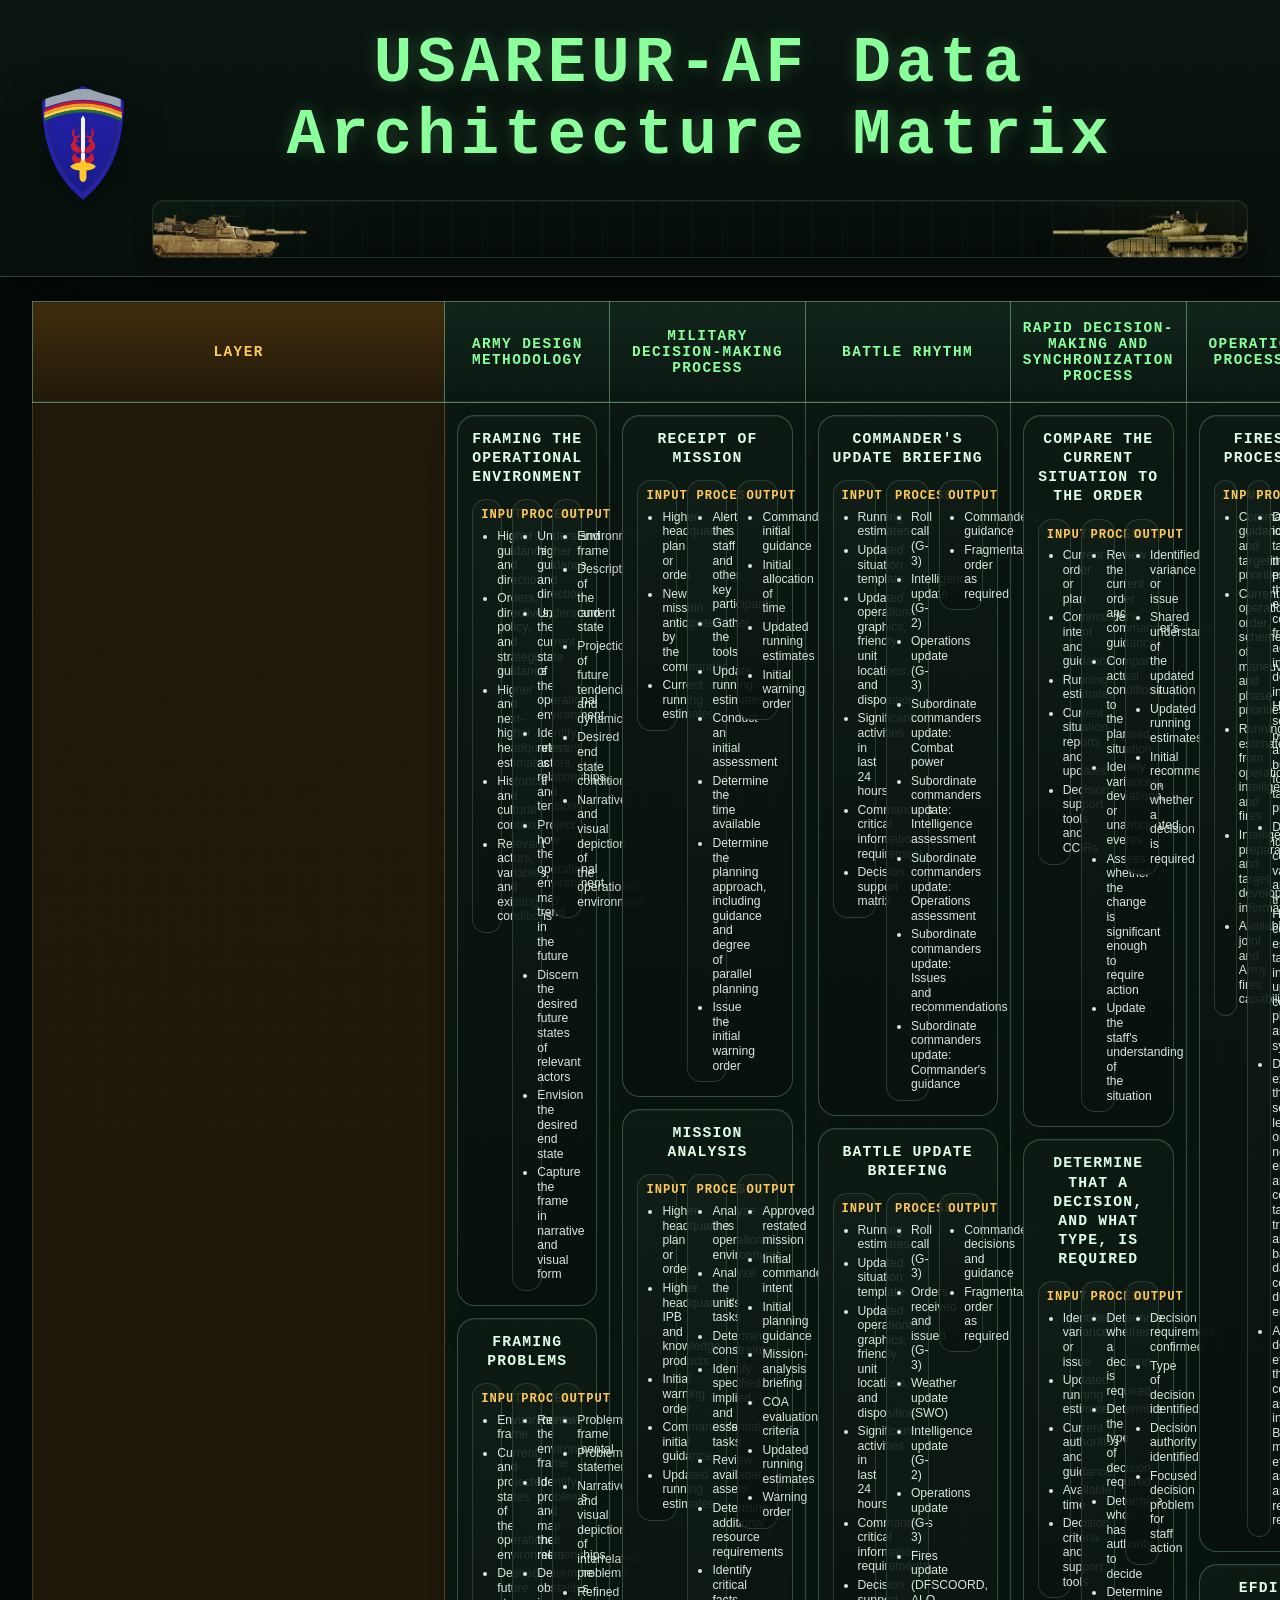
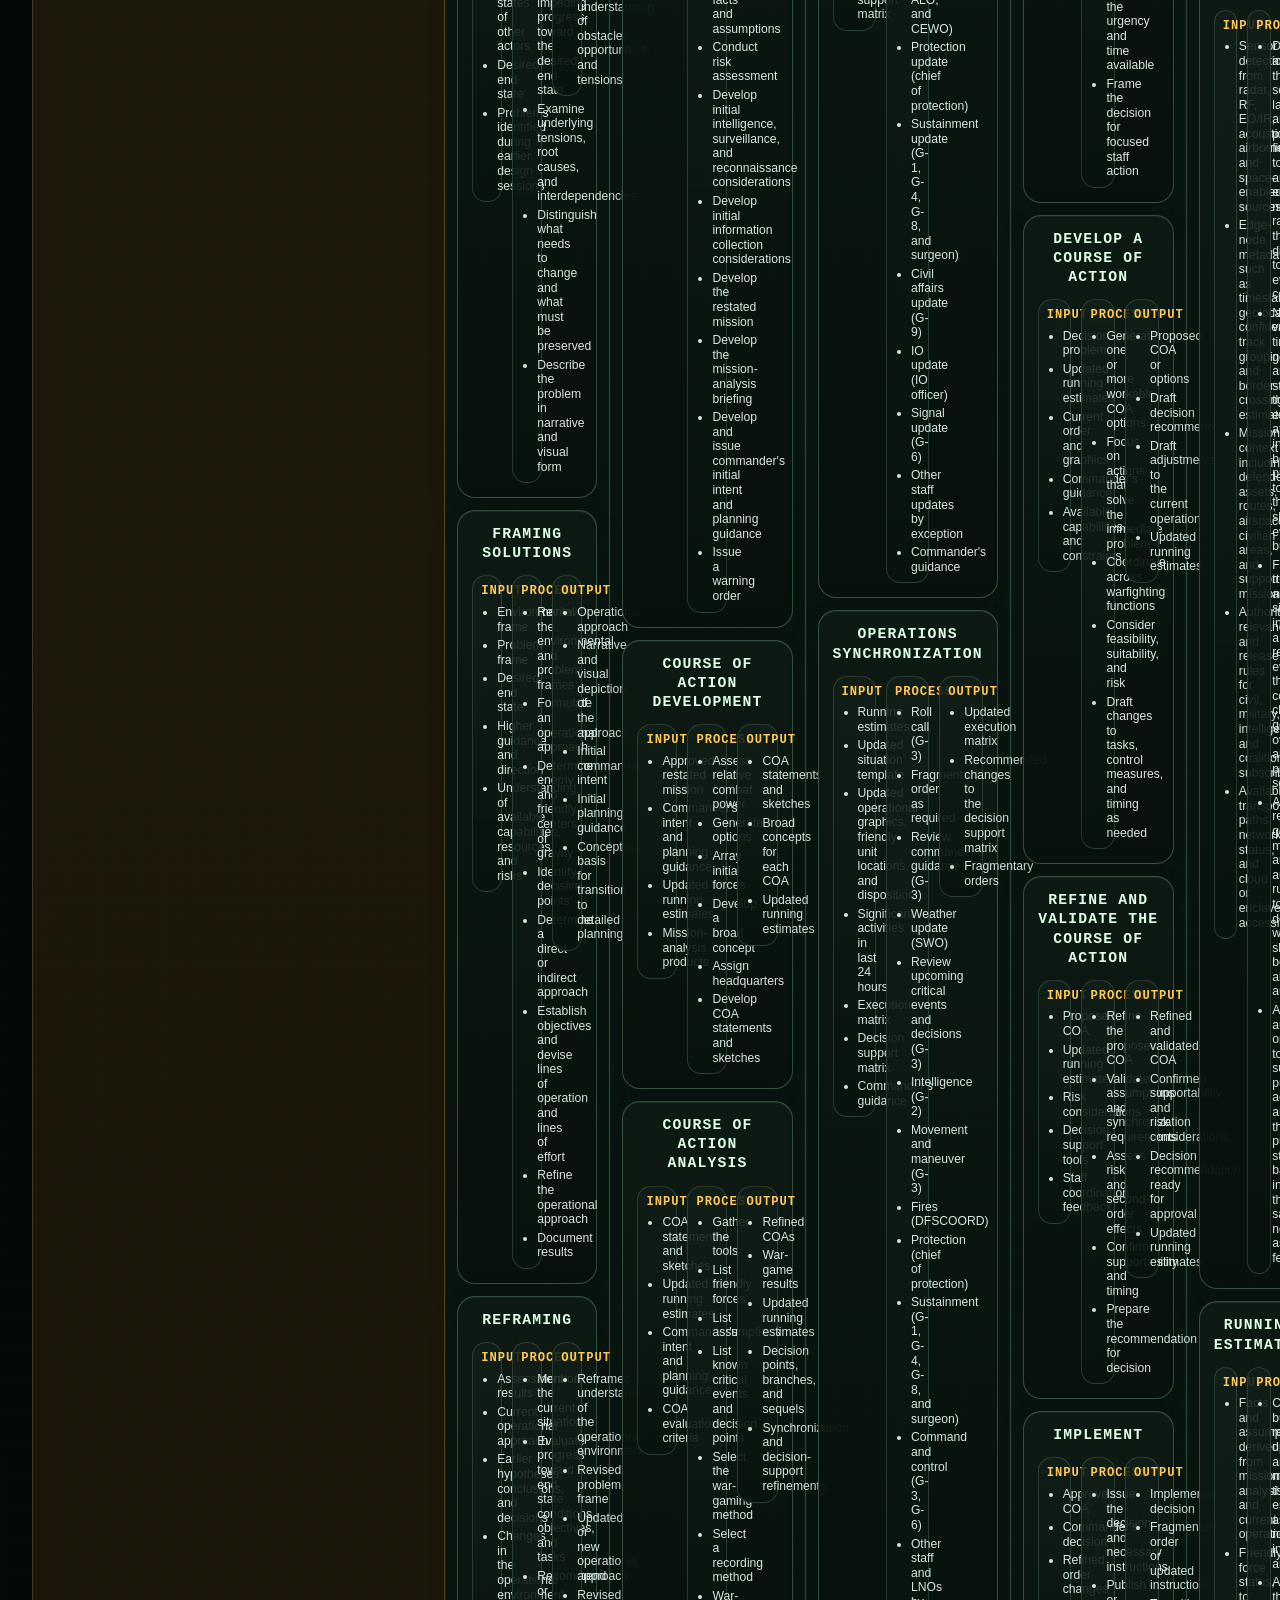
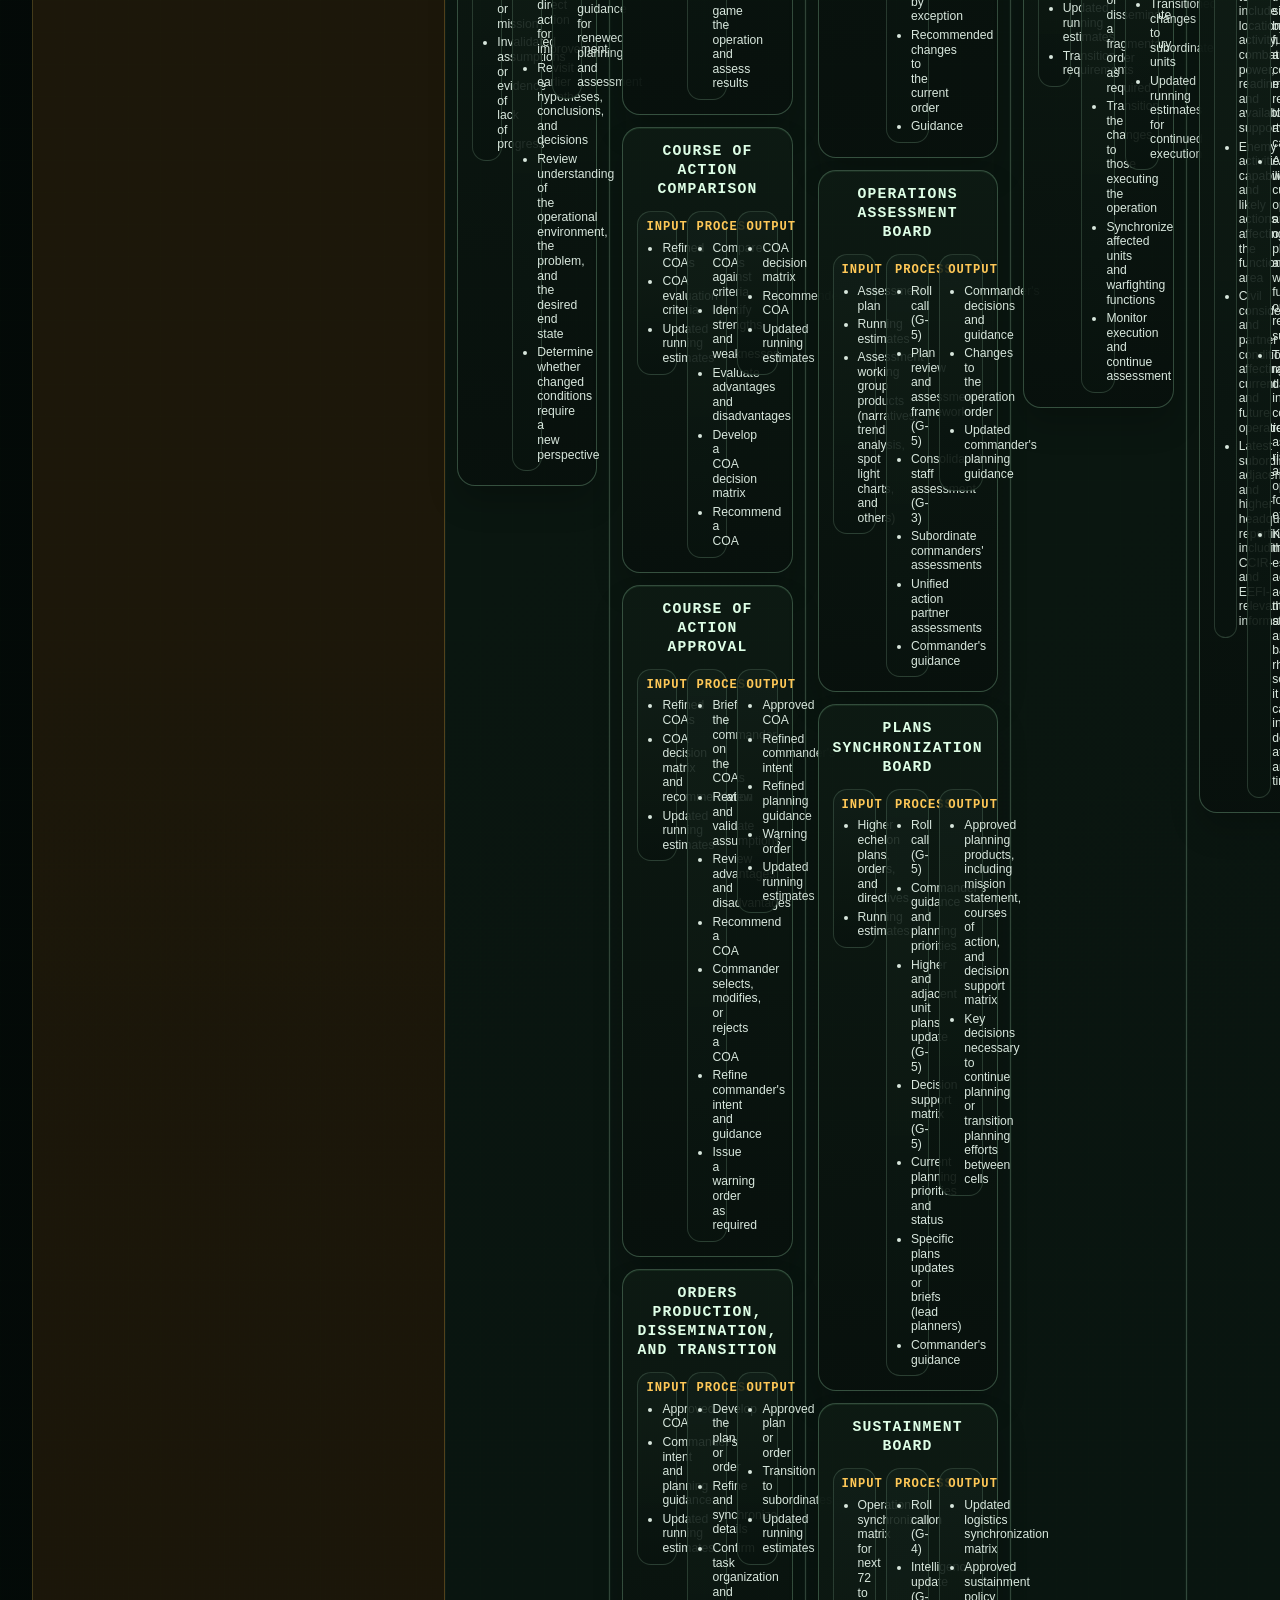
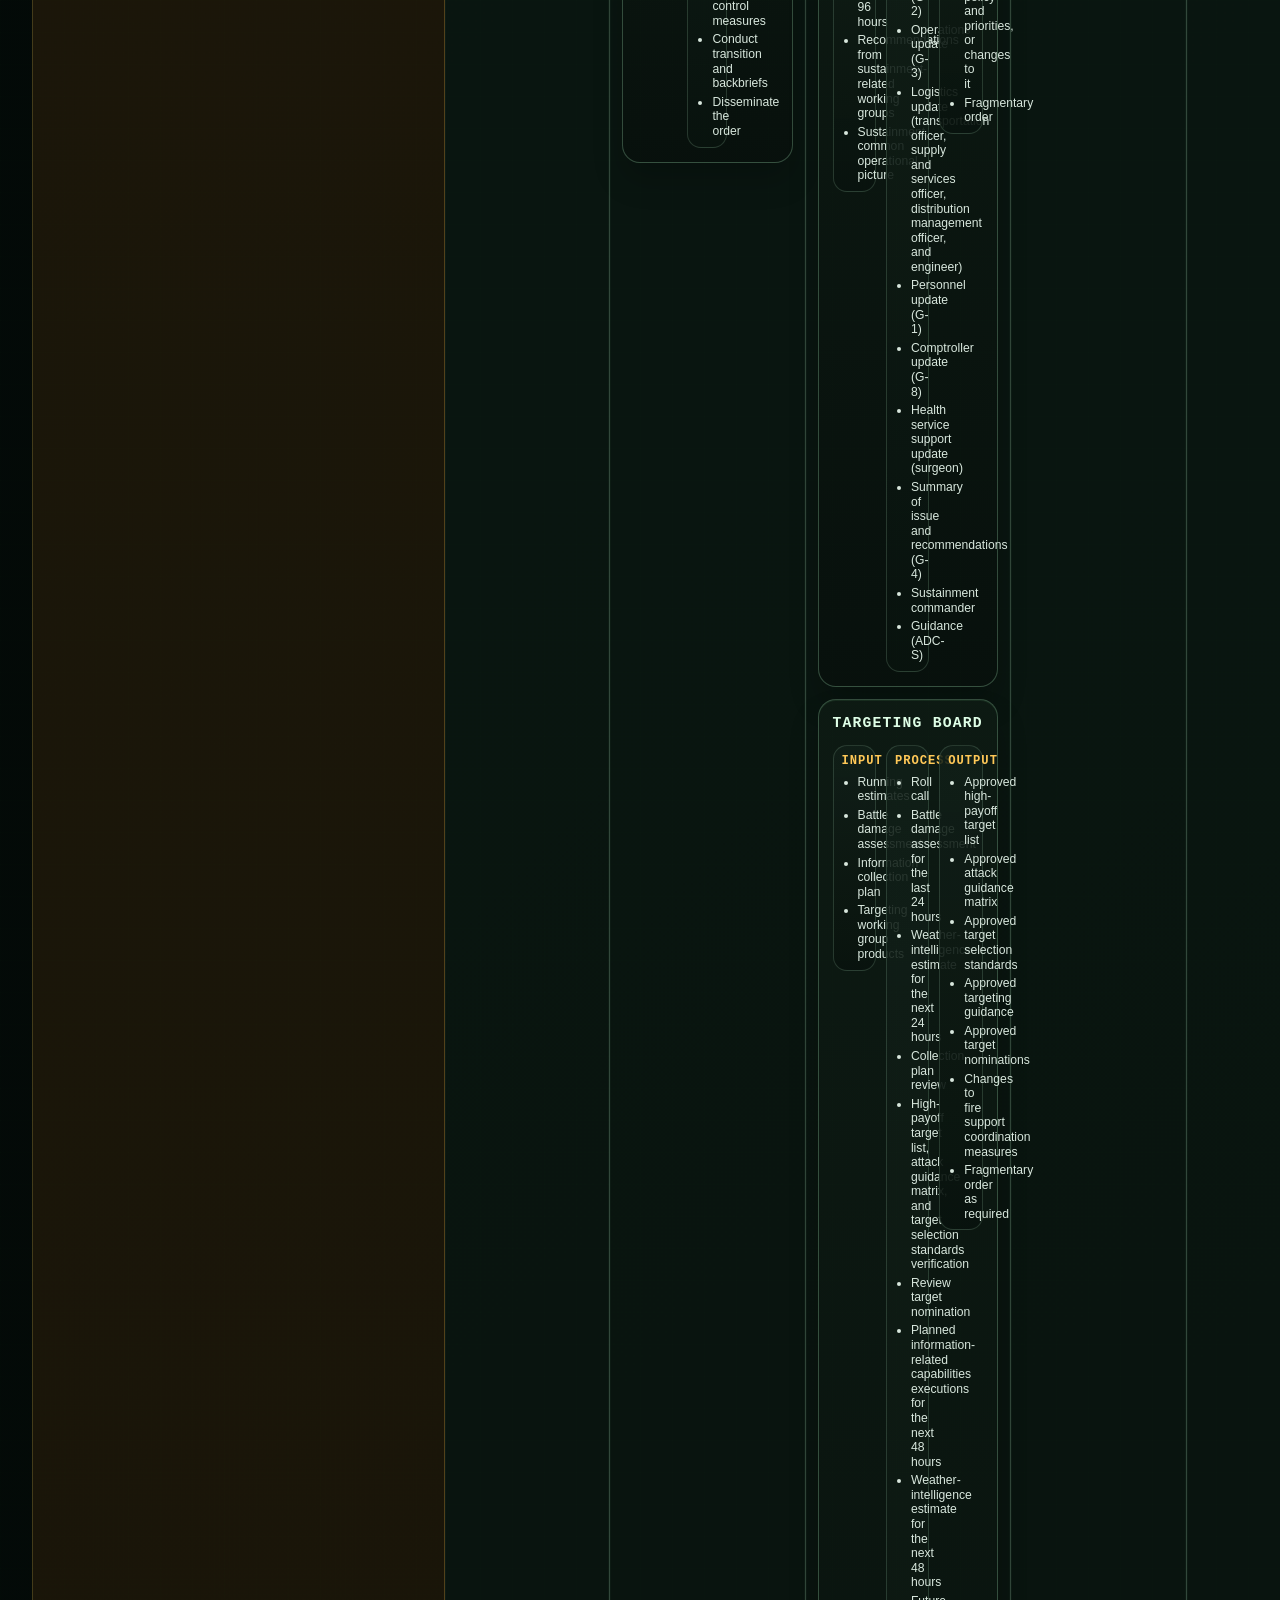
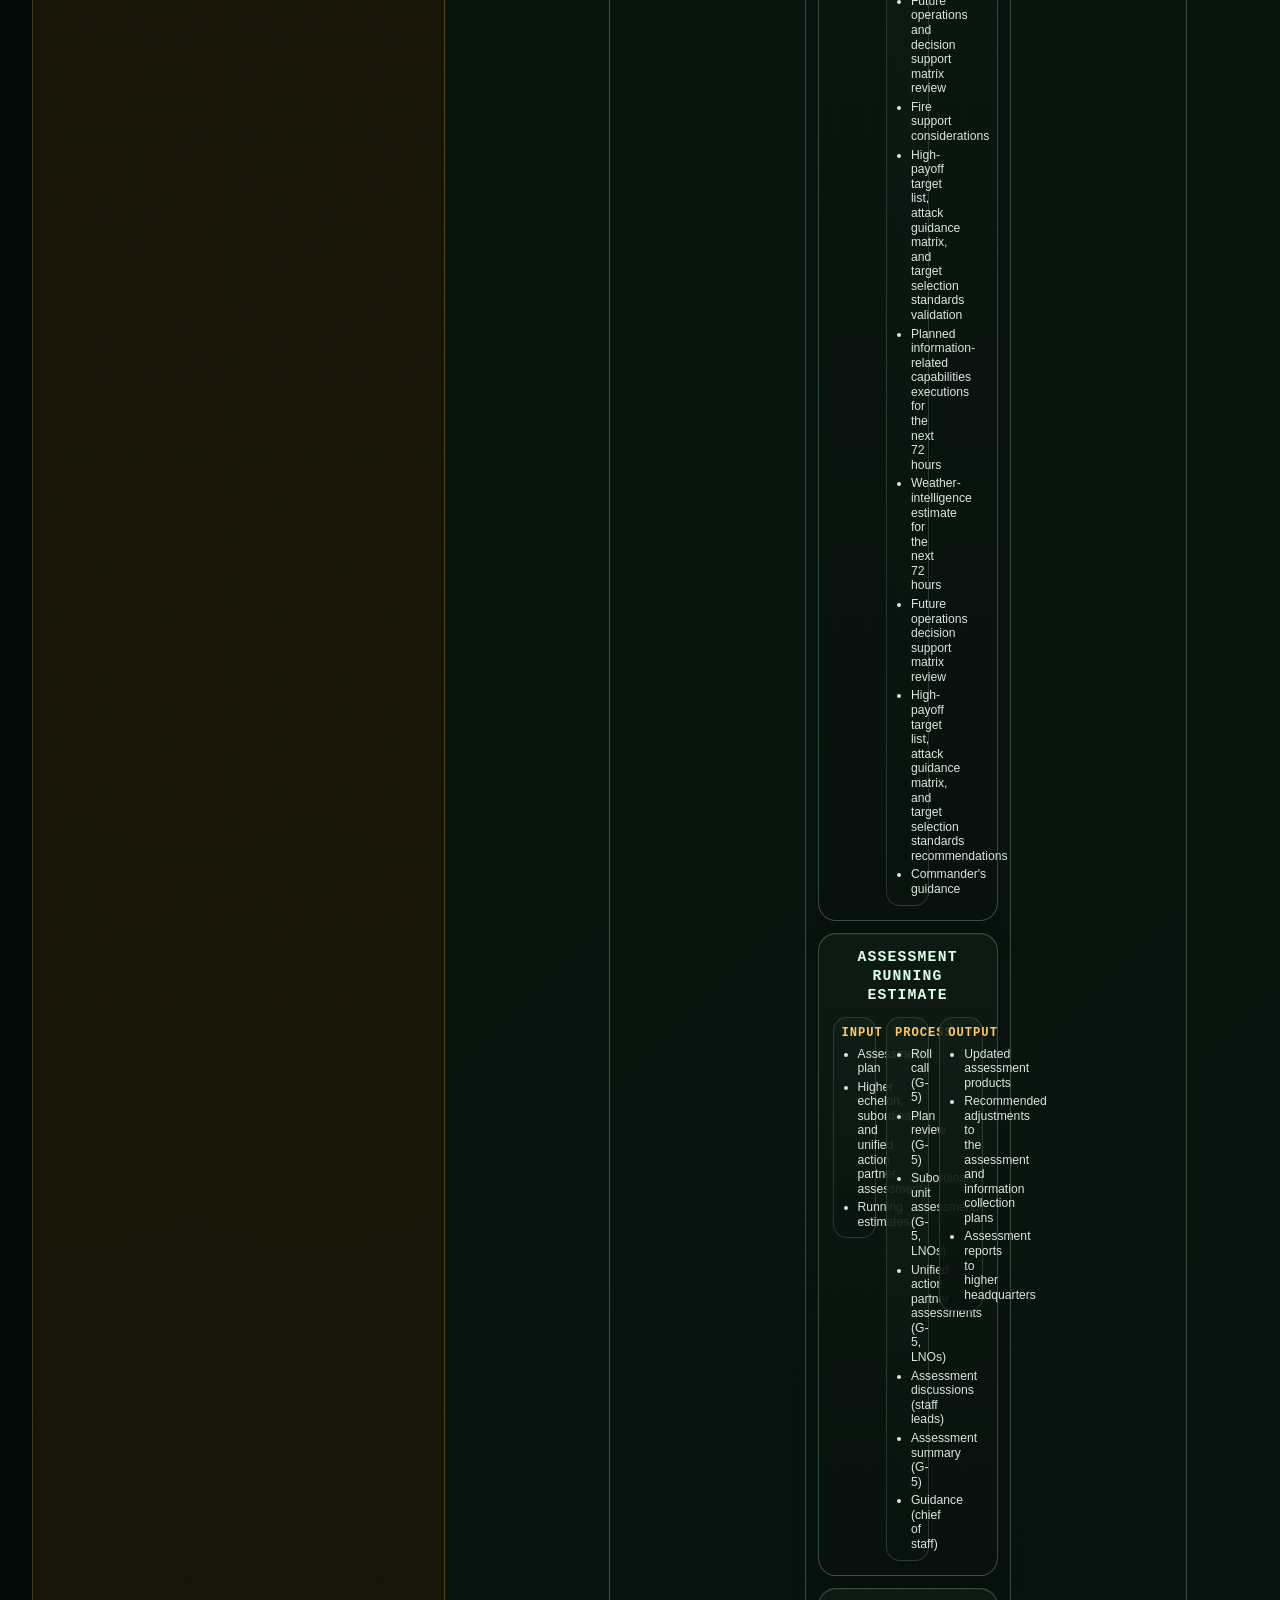
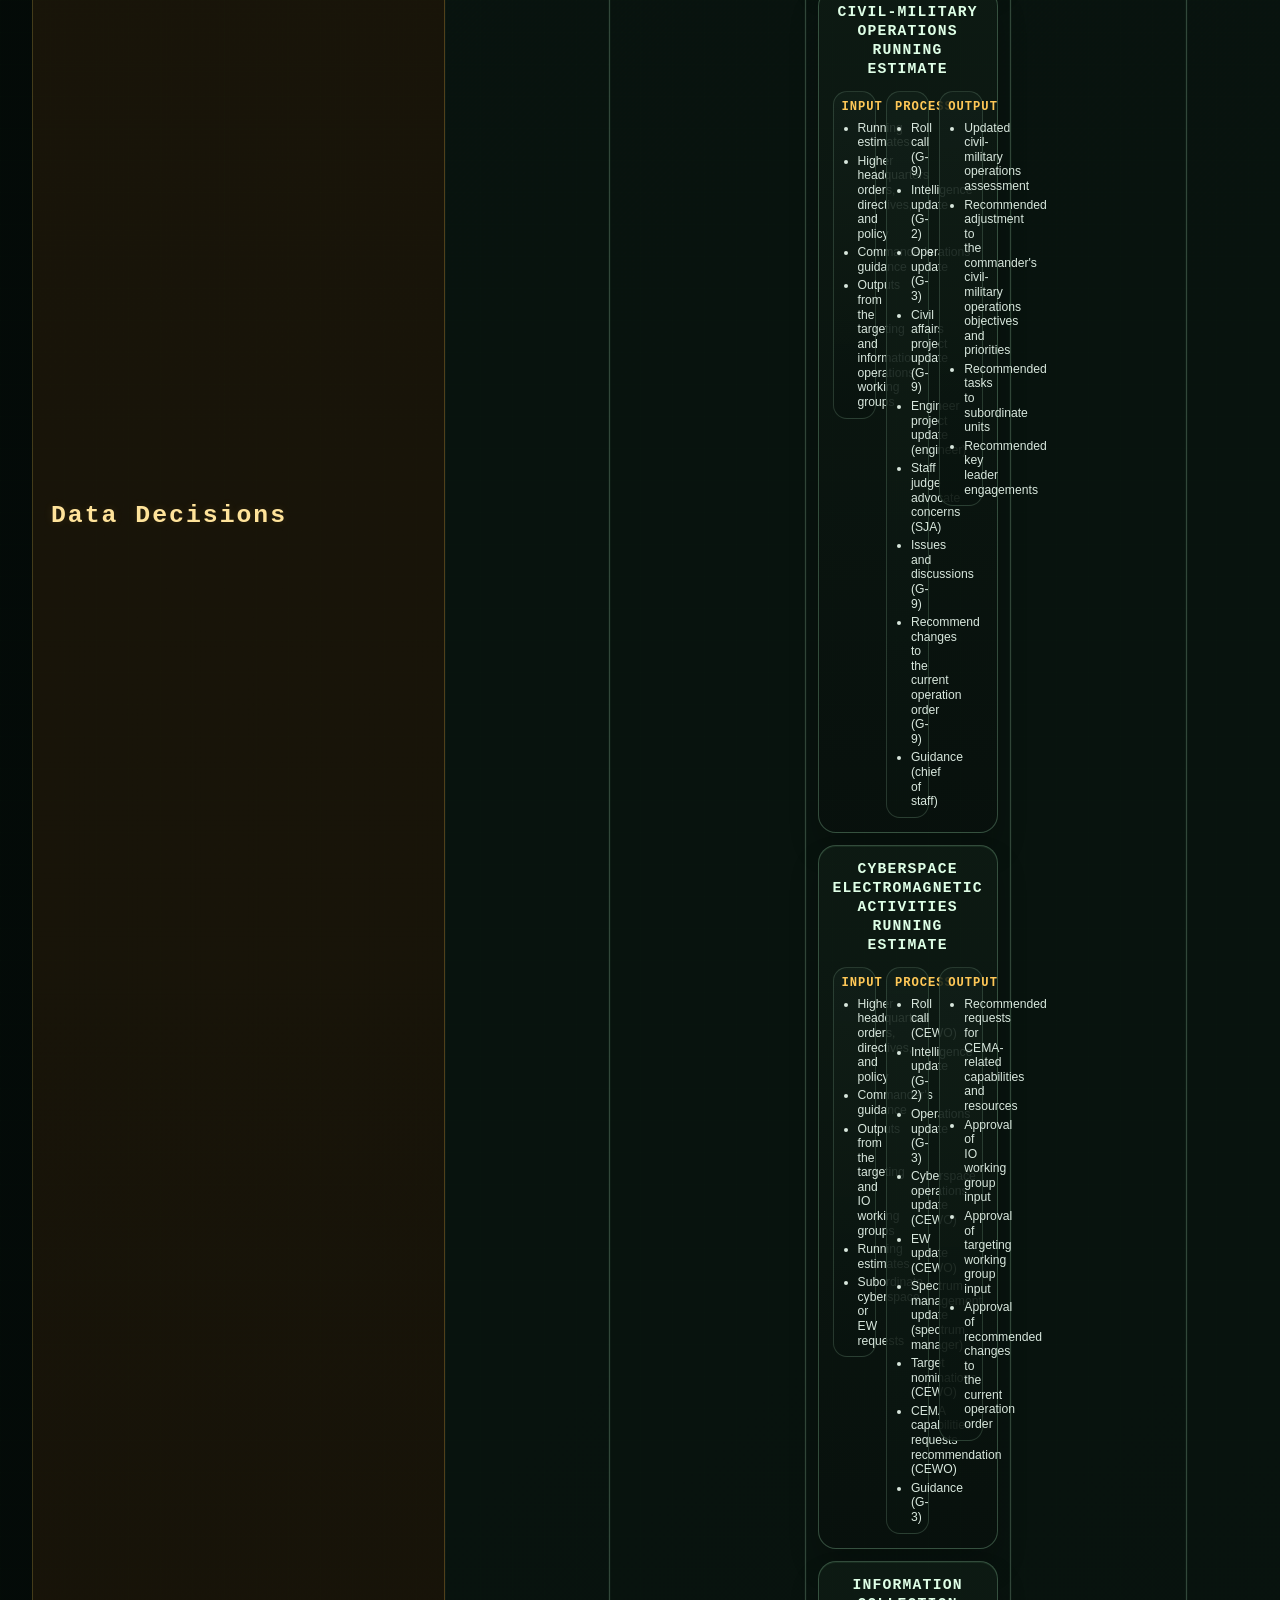
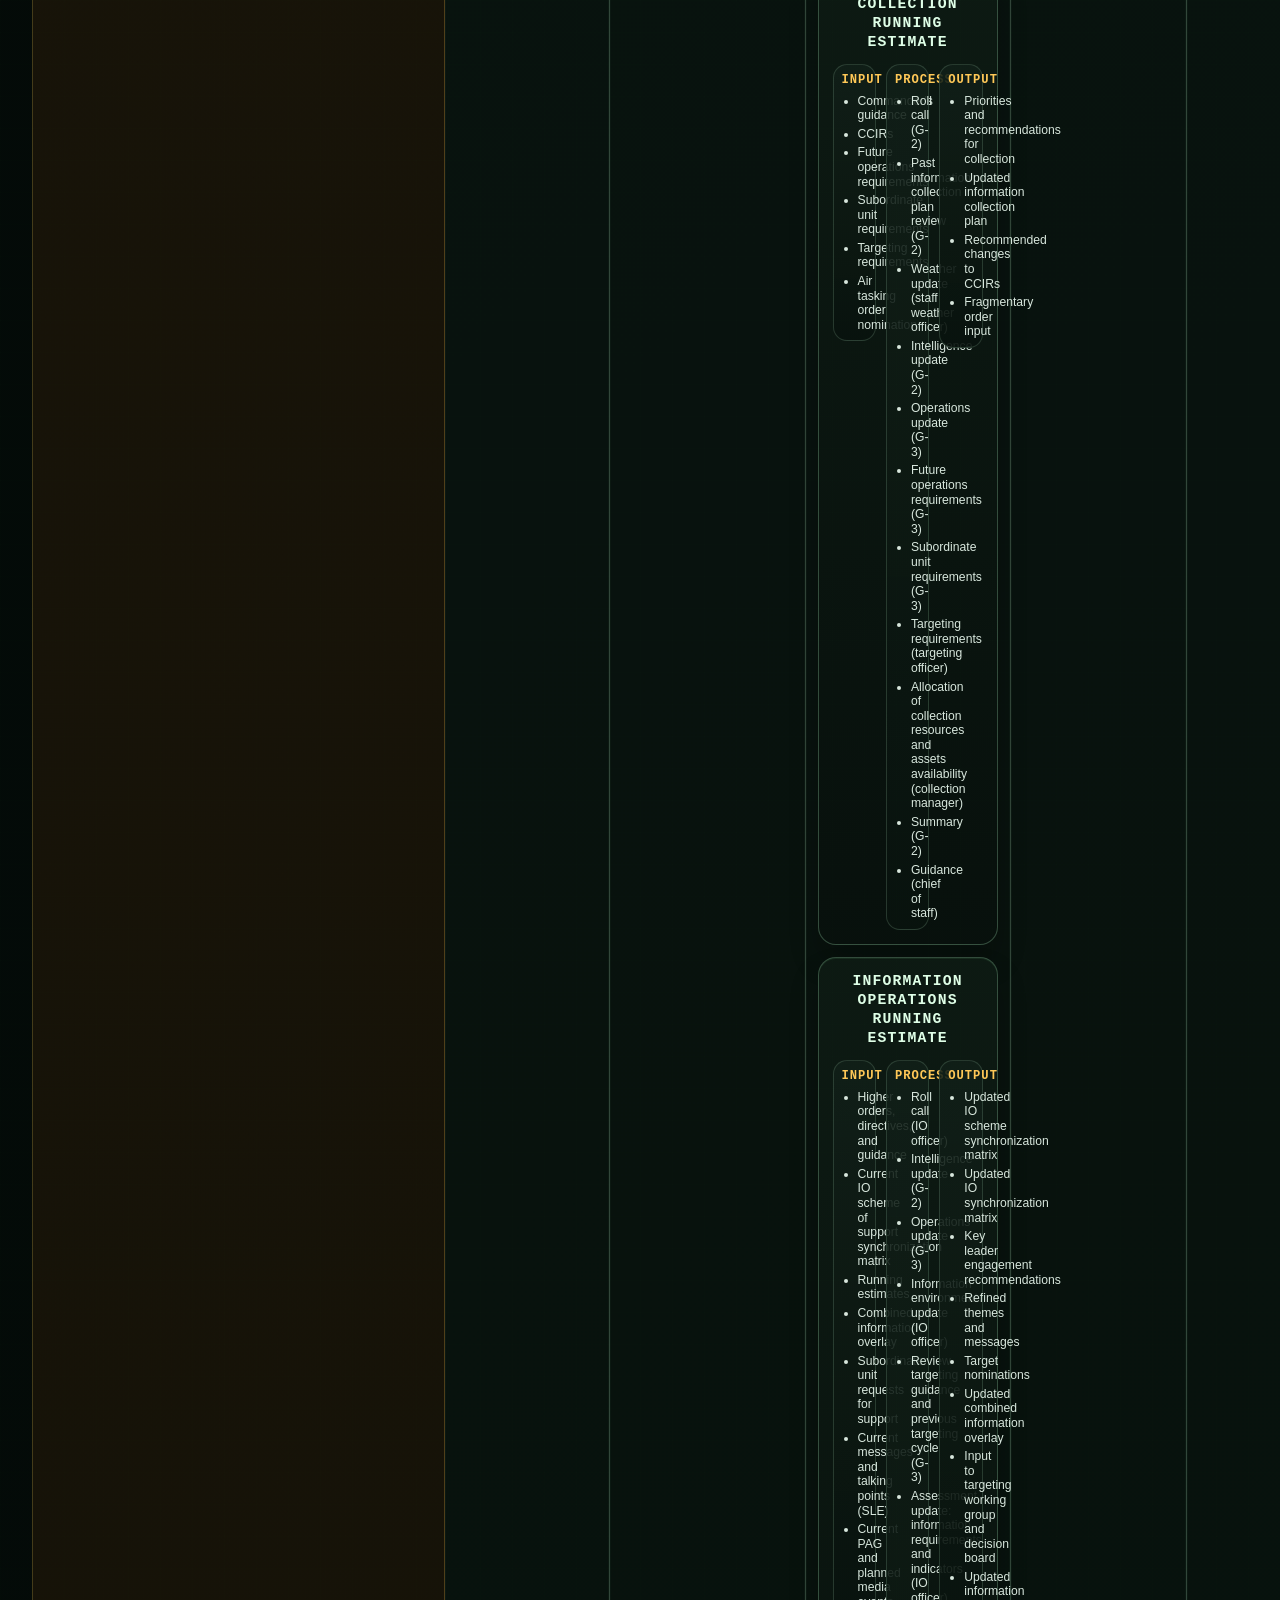
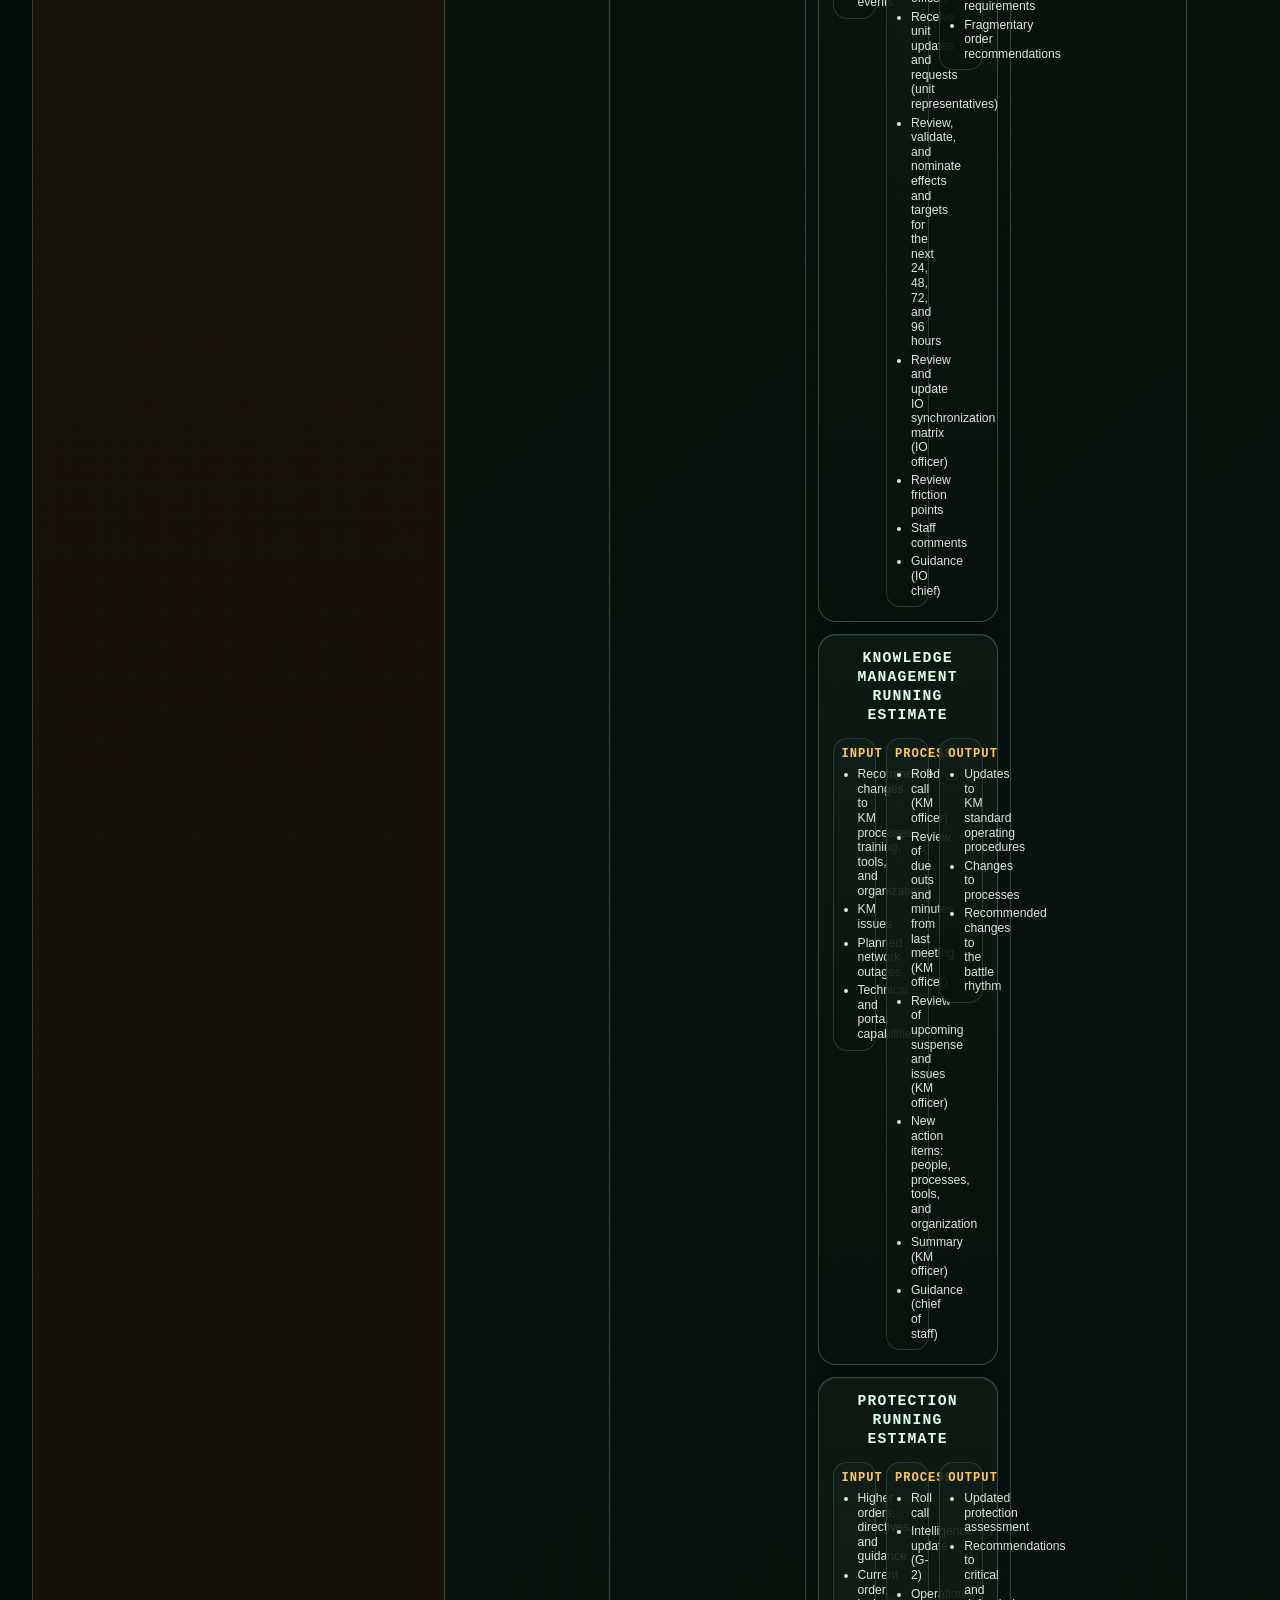
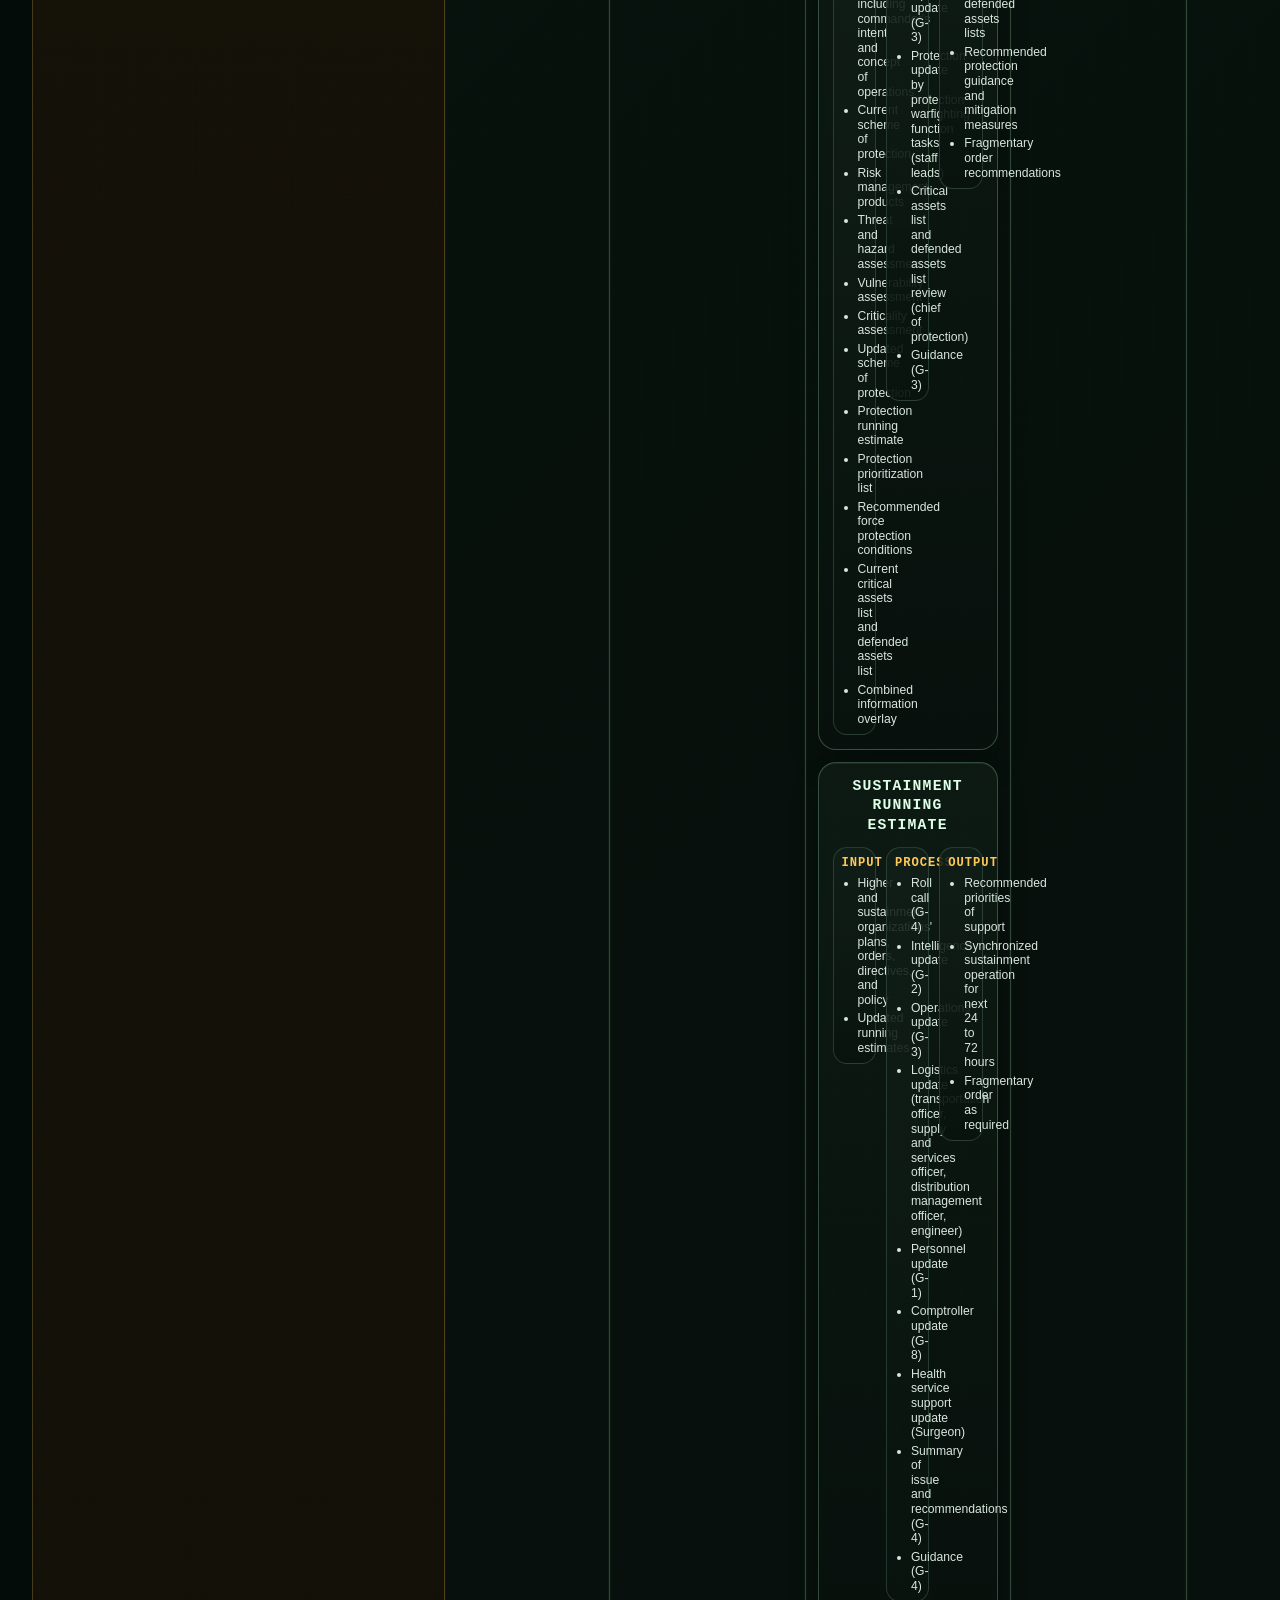
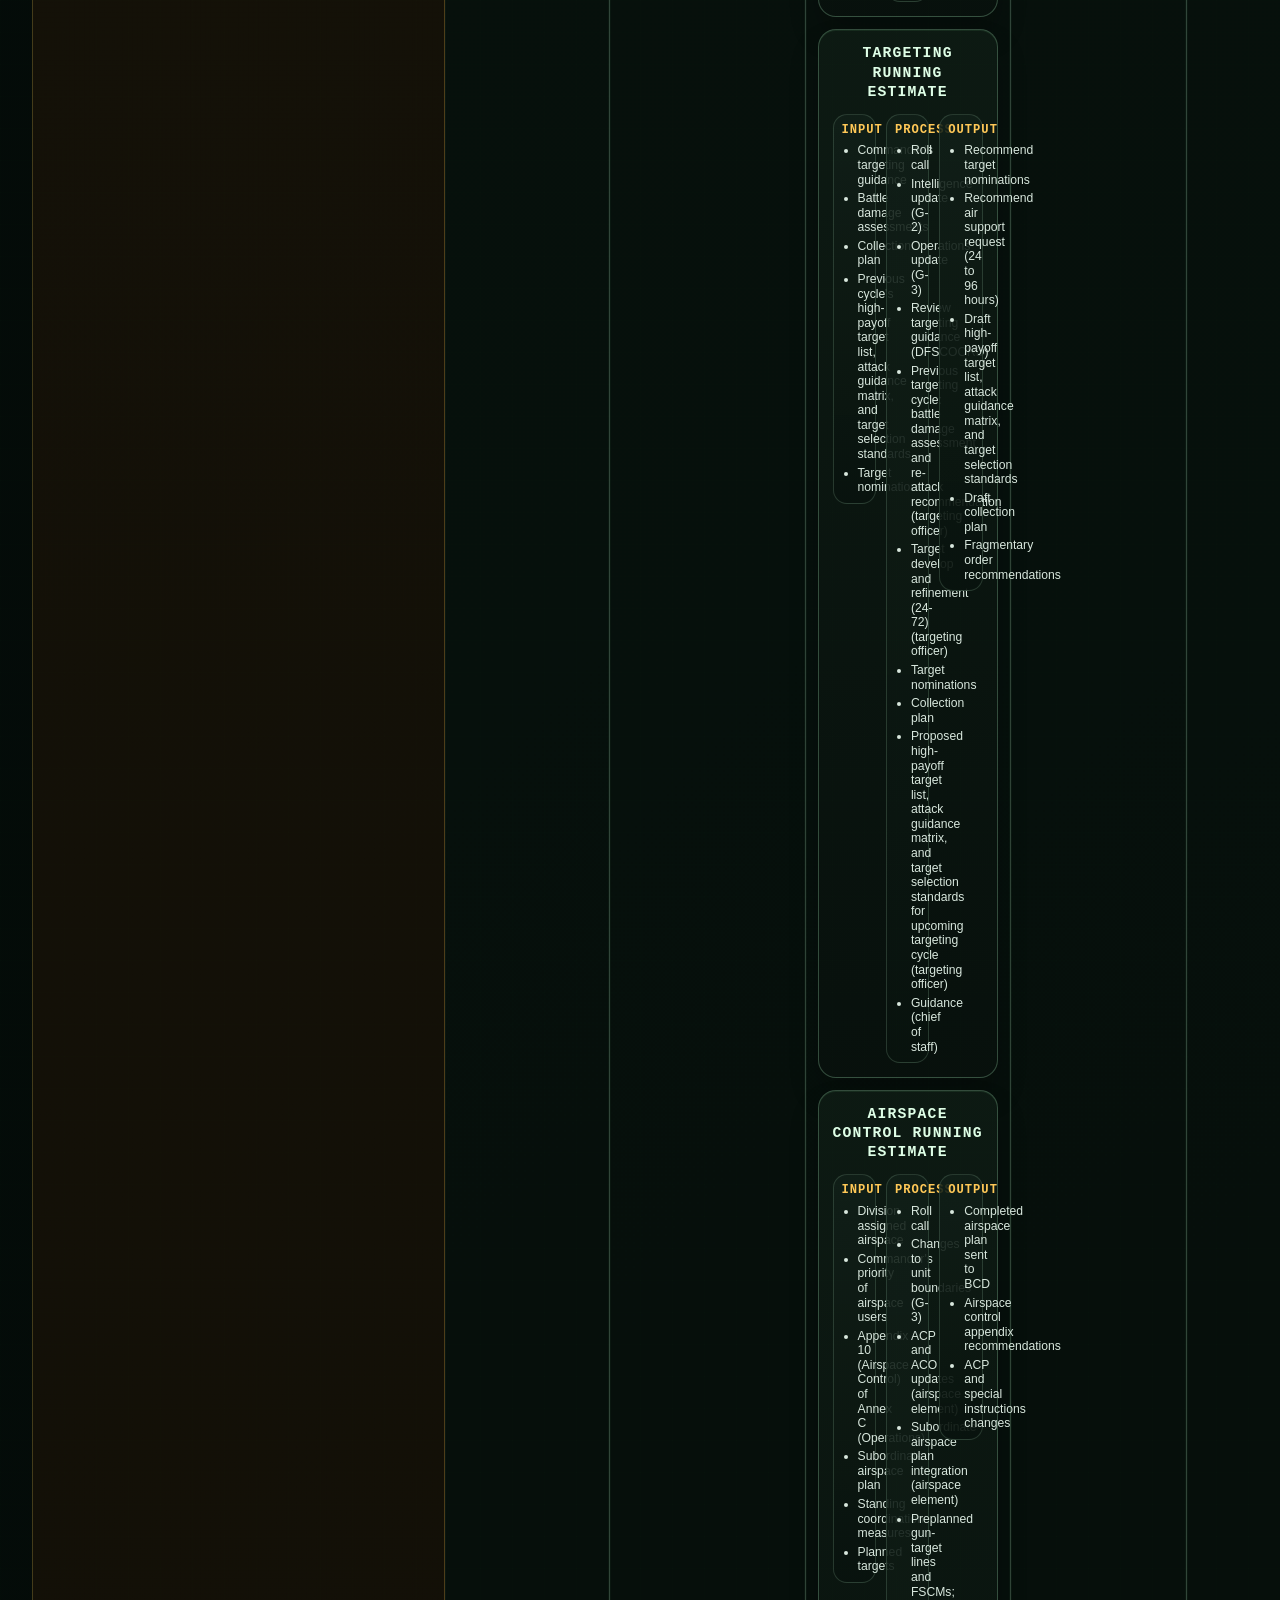
==== commit 38482e01: "Tank Animation" ====
--- a/index.html
+++ b/index.html
@@ -114,6 +114,200 @@
       box-shadow: 0 18px 48px rgba(0, 0, 0, 0.24);
     }
 
+    .heading-inner {
+      display: flex;
+      align-items: center;
+      gap: 18px;
+    }
+
+    .heading-patch {
+      width: clamp(78px, 8vw, 112px);
+      height: auto;
+      flex: 0 0 auto;
+      object-fit: contain;
+      filter: drop-shadow(0 10px 20px rgba(0, 0, 0, 0.38));
+    }
+
+    .heading-copy {
+      flex: 1;
+      min-width: 0;
+      text-align: center;
+    }
+
+    .title-animation {
+      margin: 28px auto 0;
+      width: 100%;
+      margin-left: 0;
+      height: 58px;
+      padding: 1px 8px 0;
+      border: 1px solid rgba(116, 162, 130, 0.22);
+      border-radius: 12px;
+      background:
+        linear-gradient(180deg, rgba(7, 17, 13, 0.88), rgba(5, 12, 9, 0.78));
+      box-shadow:
+        inset 0 1px 0 rgba(140, 255, 157, 0.06),
+        0 10px 22px rgba(0, 0, 0, 0.22);
+      overflow: hidden;
+      position: relative;
+    }
+
+    .title-animation::before {
+      content: "";
+      position: absolute;
+      inset: 0;
+      background:
+        linear-gradient(90deg, rgba(140, 255, 157, 0.04) 0, transparent 20%, transparent 80%, rgba(255, 200, 87, 0.04) 100%),
+        repeating-linear-gradient(90deg, transparent 0 29px, rgba(140, 255, 157, 0.04) 29px 30px);
+      pointer-events: none;
+    }
+
+    .title-animation-track {
+      position: relative;
+      width: 100%;
+      height: 100%;
+    }
+
+    .tank-banner-image {
+      position: absolute;
+      bottom: -8px;
+      height: 54px;
+      width: auto;
+      filter: drop-shadow(0 8px 12px rgba(0, 0, 0, 0.34));
+      user-select: none;
+      -webkit-user-drag: none;
+      pointer-events: none;
+    }
+
+    .tank-banner-image--abrams {
+      --shot-origin-left: 210px;
+      --shot-target-left: calc(50% + 28px);
+      left: -18px;
+      transform: scaleX(-1);
+      animation: abramsAdvance 12s ease-in-out infinite;
+    }
+
+    .tank-banner-image--t72 {
+      --shot-origin-right: 205px;
+      --shot-target-right: calc(50% + 74px);
+      right: -18px;
+      animation: t72Advance 12s ease-in-out infinite;
+    }
+
+    .tank-shot {
+      position: absolute;
+      width: 6px;
+      height: 6px;
+      top: 28px;
+      background: var(--signal);
+      box-shadow: 0 0 10px rgba(140, 255, 157, 0.7);
+      opacity: 0;
+      pointer-events: none;
+    }
+
+    .tank-shot--abrams {
+      left: calc(-18px + var(--shot-origin-left));
+      animation: abramsShot 12s linear infinite;
+    }
+
+    .tank-shot--t72 {
+      right: calc(-18px + var(--shot-origin-right));
+      animation: t72Shot 12s linear infinite;
+    }
+
+    @keyframes abramsAdvance {
+      0%,
+      18% {
+        left: -18px;
+        opacity: 1;
+      }
+      48%,
+      58% {
+        left: calc(50% - 240px);
+        opacity: 1;
+      }
+      60% {
+        left: calc(50% - 240px);
+        opacity: 0;
+      }
+      61% {
+        left: -18px;
+        opacity: 0;
+      }
+      64%,
+      100% {
+        left: -18px;
+        opacity: 1;
+      }
+    }
+
+    @keyframes t72Advance {
+      0%,
+      18% {
+        right: -18px;
+        opacity: 1;
+      }
+      48%,
+      58% {
+        right: calc(50% - 232px);
+        opacity: 1;
+      }
+      60% {
+        right: calc(50% - 232px);
+        opacity: 0;
+      }
+      61% {
+        right: -18px;
+        opacity: 0;
+      }
+      64%,
+      100% {
+        right: -18px;
+        opacity: 1;
+      }
+    }
+
+    @keyframes abramsShot {
+      0%,
+      17.5% {
+        left: calc(-18px + 210px);
+        opacity: 0;
+      }
+      18% {
+        left: calc(-18px + 210px);
+        opacity: 1;
+      }
+      34% {
+        left: calc(50% + 28px);
+        opacity: 1;
+      }
+      35%,
+      100% {
+        left: calc(50% + 28px);
+        opacity: 0;
+      }
+    }
+
+    @keyframes t72Shot {
+      0%,
+      17.5% {
+        right: calc(-18px + 205px);
+        opacity: 0;
+      }
+      18% {
+        right: calc(-18px + 205px);
+        opacity: 1;
+      }
+      34% {
+        right: calc(50% + 74px);
+        opacity: 1;
+      }
+      35%,
+      100% {
+        right: calc(50% + 74px);
+        opacity: 0;
+      }
+    }
+
     .heading h1 {
       margin: 0;
       font-family: var(--font-display);
@@ -776,6 +970,34 @@
         padding: 18px;
       }
 
+      .heading-inner {
+        flex-direction: column;
+        align-items: center;
+      }
+
+      .heading-patch {
+        width: 82px;
+      }
+
+      .title-animation {
+        width: 100%;
+        margin-left: 0;
+        margin-top: 18px;
+        height: 54px;
+        padding: 1px 5px 0;
+      }
+
+      .tank-banner-image {
+        height: 48px;
+        bottom: -6px;
+      }
+
+      .tank-shot {
+        width: 5px;
+        height: 5px;
+        top: 26px;
+      }
+
       thead th,
       tbody th,
       tbody td {
@@ -846,8 +1068,24 @@
 <body>
   <main class="board">
     <section class="heading">
-      <h1>USAREUR-AF Data Architecture Matrix</h1>
-      <p>Five layers mapped across five doctrinal processes.</p>
+      <div class="heading-inner">
+        <img
+          class="heading-patch"
+          src="assets/usareur-af-patch.svg"
+          alt="USAREUR-AF patch"
+        >
+        <div class="heading-copy">
+          <h1>USAREUR-AF Data Architecture Matrix</h1>
+          <div class="title-animation" aria-label="Animated tanks approaching from both sides and meeting in the center">
+            <div class="title-animation-track" aria-hidden="true">
+              <img class="tank-banner-image tank-banner-image--abrams" src="assets/te-m1a2-abrams.png" alt="">
+              <img class="tank-banner-image tank-banner-image--t72" src="assets/te-t72b.png" alt="">
+              <div class="tank-shot tank-shot--abrams"></div>
+              <div class="tank-shot tank-shot--t72"></div>
+            </div>
+          </div>
+        </div>
+      </div>
     </section>
 
     <div class="matrix-wrap">
@@ -867,8 +1105,8 @@
             <th scope="row">Data Decisions</th>
             <td>
               <div class="adm-subtiles">
-                <section class="subtile" aria-label="ADM subtile Framing an OE">
-                  <h2>Framing an OE</h2>
+                <section class="subtile" aria-label="ADM subtile Framing the Operational Environment">
+                  <h2>Framing the Operational Environment</h2>
                   <div class="subtile-grid">
                     <div class="subtile-item">Input</div>
                     <div class="subtile-item">Process</div>
@@ -987,6 +1225,38 @@
                     <div class="subtile-item">Output</div>
                   </div>
                 </section>
+                <section class="subtile" aria-label="BR subtile Operations Assessment Board">
+                  <h2>Operations Assessment Board</h2>
+                  <div class="subtile-grid">
+                    <div class="subtile-item">Input</div>
+                    <div class="subtile-item">Process</div>
+                    <div class="subtile-item">Output</div>
+                  </div>
+                </section>
+                <section class="subtile" aria-label="BR subtile Plans Synchronization Board">
+                  <h2>Plans Synchronization Board</h2>
+                  <div class="subtile-grid">
+                    <div class="subtile-item">Input</div>
+                    <div class="subtile-item">Process</div>
+                    <div class="subtile-item">Output</div>
+                  </div>
+                </section>
+                <section class="subtile" aria-label="BR subtile Sustainment Board">
+                  <h2>Sustainment Board</h2>
+                  <div class="subtile-grid">
+                    <div class="subtile-item">Input</div>
+                    <div class="subtile-item">Process</div>
+                    <div class="subtile-item">Output</div>
+                  </div>
+                </section>
+                <section class="subtile" aria-label="BR subtile Targeting Board">
+                  <h2>Targeting Board</h2>
+                  <div class="subtile-grid">
+                    <div class="subtile-item">Input</div>
+                    <div class="subtile-item">Process</div>
+                    <div class="subtile-item">Output</div>
+                  </div>
+                </section>
                 <section class="subtile" aria-label="BR subtile Assessment Running Estimate">
                   <h2>Assessment Running Estimate</h2>
                   <div class="subtile-grid">
@@ -1061,38 +1331,6 @@
                 </section>
                 <section class="subtile" aria-label="BR subtile Airspace Control Running Estimate">
                   <h2>Airspace Control Running Estimate</h2>
-                  <div class="subtile-grid">
-                    <div class="subtile-item">Input</div>
-                    <div class="subtile-item">Process</div>
-                    <div class="subtile-item">Output</div>
-                  </div>
-                </section>
-                <section class="subtile" aria-label="BR subtile Operations Assessment Board">
-                  <h2>Operations Assessment Board</h2>
-                  <div class="subtile-grid">
-                    <div class="subtile-item">Input</div>
-                    <div class="subtile-item">Process</div>
-                    <div class="subtile-item">Output</div>
-                  </div>
-                </section>
-                <section class="subtile" aria-label="BR subtile Plans Synchronization Board">
-                  <h2>Plans Synchronization Board</h2>
-                  <div class="subtile-grid">
-                    <div class="subtile-item">Input</div>
-                    <div class="subtile-item">Process</div>
-                    <div class="subtile-item">Output</div>
-                  </div>
-                </section>
-                <section class="subtile" aria-label="BR subtile Sustainment Board">
-                  <h2>Sustainment Board</h2>
-                  <div class="subtile-grid">
-                    <div class="subtile-item">Input</div>
-                    <div class="subtile-item">Process</div>
-                    <div class="subtile-item">Output</div>
-                  </div>
-                </section>
-                <section class="subtile" aria-label="BR subtile Targeting Board">
-                  <h2>Targeting Board</h2>
                   <div class="subtile-grid">
                     <div class="subtile-item">Input</div>
                     <div class="subtile-item">Process</div>
@@ -1157,6 +1395,14 @@
                 </section>
                 <section class="subtile" aria-label="Operations Processes subtile EFDI">
                   <h2>EFDI</h2>
+                  <div class="subtile-grid">
+                    <div class="subtile-item">Input</div>
+                    <div class="subtile-item">Process</div>
+                    <div class="subtile-item">Output</div>
+                  </div>
+                </section>
+                <section class="subtile" aria-label="Operations Processes subtile Running Estimates">
+                  <h2>Running Estimates</h2>
                   <div class="subtile-grid">
                     <div class="subtile-item">Input</div>
                     <div class="subtile-item">Process</div>
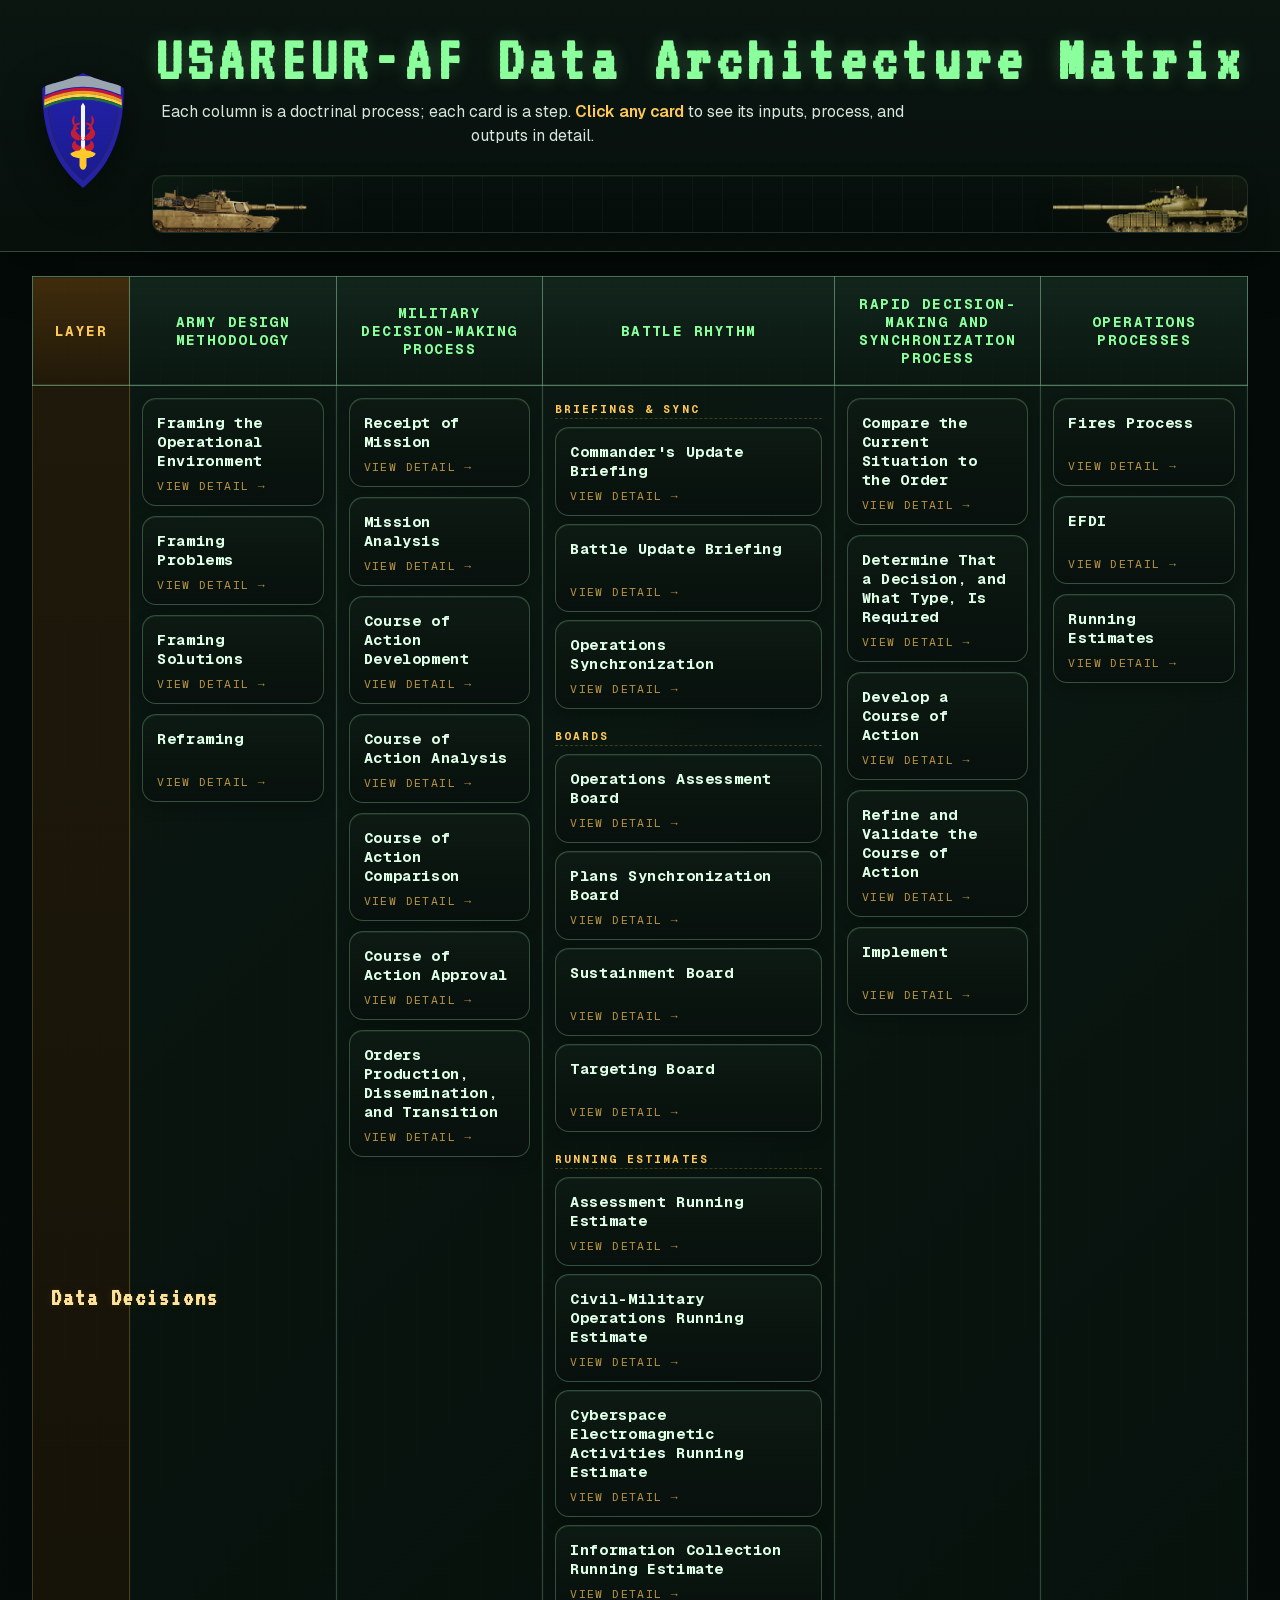
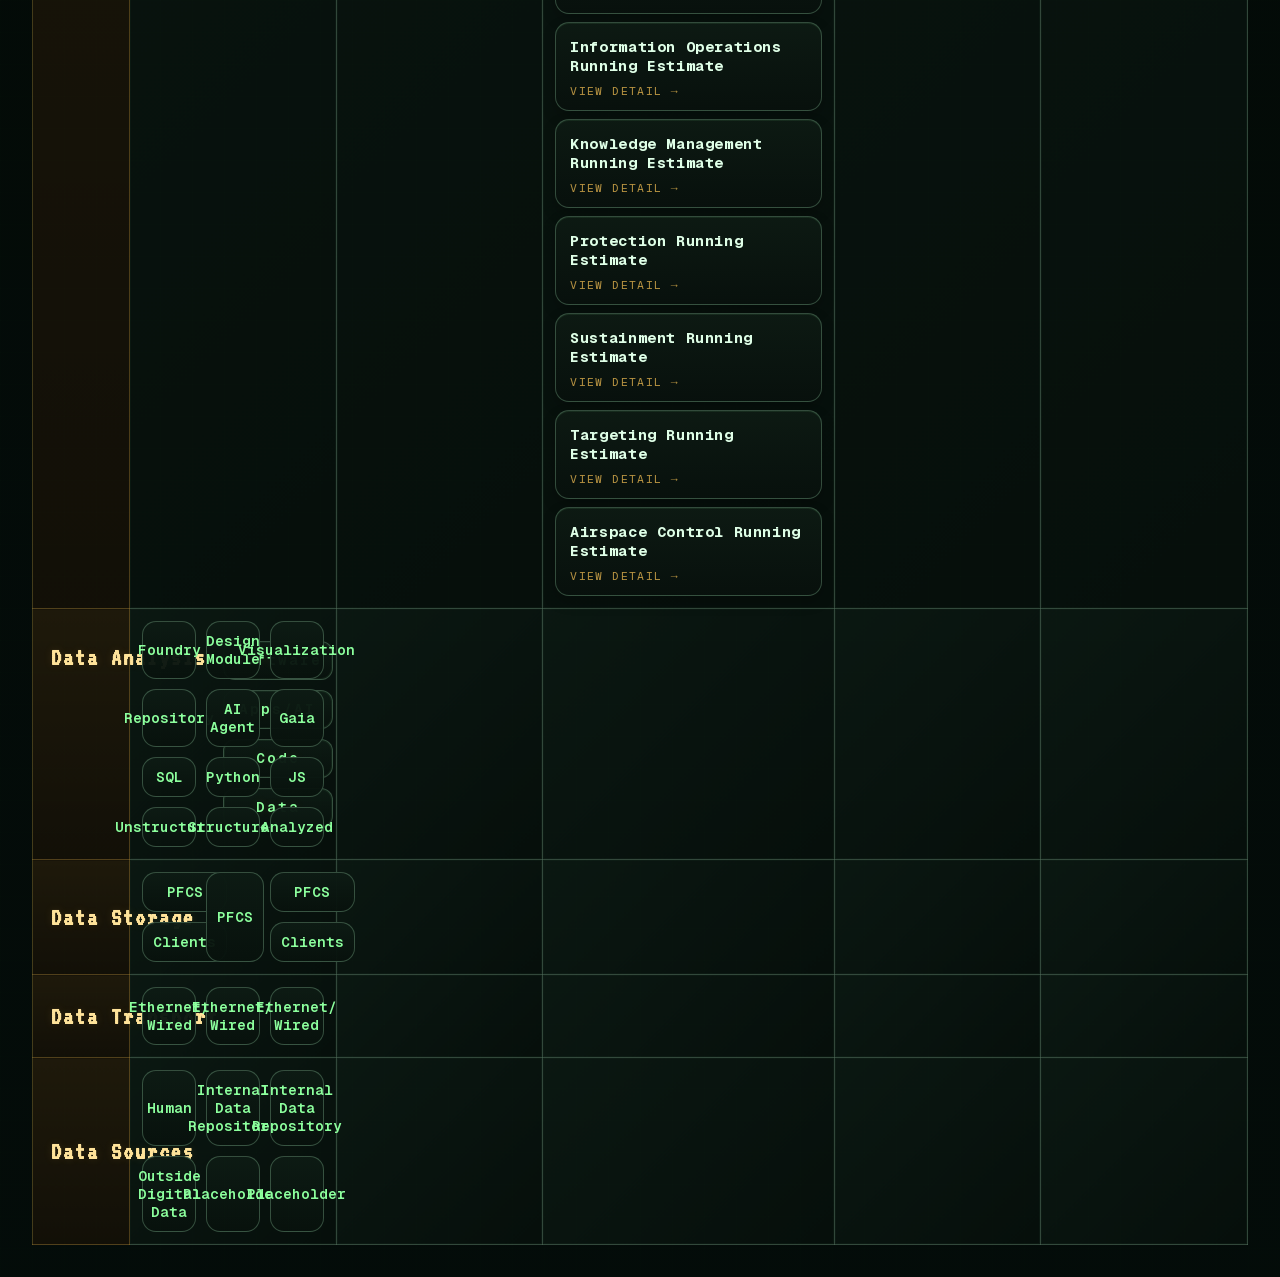
==== commit 9b9a3448: "Remove unused JavaScript file, refactor CSS in products.html to external stylesheets, and delete tem" ====
--- a/index.html
+++ b/index.html
@@ -4,1069 +4,12 @@
   <meta charset="UTF-8">
   <meta name="viewport" content="width=device-width, initial-scale=1.0">
   <title>Data Architecture Matrix</title>
-  <style>
-    @font-face {
-      font-family: "Geist";
-      font-style: normal;
-      font-weight: 100 900;
-      font-display: swap;
-      src: url("https://www.pizzint.watch/_next/static/media/4cf2300e9c8272f7-s.p.woff2") format("woff2");
-    }
-
-    @font-face {
-      font-family: "Geist Mono";
-      font-style: normal;
-      font-weight: 100 900;
-      font-display: swap;
-      src: url("https://www.pizzint.watch/_next/static/media/93f479601ee12b01-s.p.woff2") format("woff2");
-    }
-
-    @font-face {
-      font-family: "VT323";
-      font-style: normal;
-      font-weight: 400;
-      font-display: swap;
-      src: url("https://www.pizzint.watch/_next/static/media/b7bd7951037de757-s.p.woff2") format("woff2");
-    }
-
-    :root {
-      --bg: #040907;
-      --bg-elevated: #08110d;
-      --surface: rgba(7, 16, 12, 0.92);
-      --surface-strong: rgba(11, 22, 17, 0.96);
-      --surface-soft: rgba(17, 30, 23, 0.88);
-      --grid: rgba(82, 111, 92, 0.58);
-      --grid-strong: rgba(116, 162, 130, 0.68);
-      --header: #dfffe7;
-      --accent: #ffc857;
-      --accent-soft: rgba(255, 200, 87, 0.14);
-      --signal: #8cff9d;
-      --signal-soft: rgba(140, 255, 157, 0.16);
-      --text: #d8e7dd;
-      --muted: #97aa9c;
-      --shadow: rgba(0, 0, 0, 0.48);
-      --font-sans: "Geist", Arial, Helvetica, sans-serif;
-      --font-mono: "Geist Mono", "Courier New", monospace;
-      --font-display: "VT323", "Geist Mono", monospace;
-    }
-
-    * {
-      box-sizing: border-box;
-    }
-
-    body {
-      margin: 0;
-      min-height: 100vh;
-      font-family: var(--font-sans);
-      color: var(--text);
-      background:
-        radial-gradient(circle at top left, rgba(140, 255, 157, 0.14), transparent 26%),
-        radial-gradient(circle at top right, rgba(255, 200, 87, 0.11), transparent 20%),
-        radial-gradient(circle at bottom center, rgba(0, 163, 255, 0.08), transparent 24%),
-        linear-gradient(180deg, #020504 0%, var(--bg) 55%, #030706 100%);
-      padding: 0;
-      position: relative;
-      overflow-x: hidden;
-    }
-
-    body::before {
-      content: "";
-      position: fixed;
-      inset: 0;
-      background:
-        linear-gradient(rgba(18, 31, 23, 0) 50%, rgba(0, 0, 0, 0.18) 50%),
-        linear-gradient(90deg, rgba(120, 255, 170, 0.03), rgba(255, 200, 87, 0.015), rgba(120, 255, 170, 0.03));
-      background-size: 100% 4px, 3px 100%;
-      opacity: 0.28;
-      pointer-events: none;
-      z-index: 0;
-    }
-
-    .board {
-      width: 100%;
-      min-height: 100vh;
-      background:
-        linear-gradient(180deg, rgba(3, 9, 7, 0.94), rgba(4, 12, 9, 0.9)),
-        rgba(4, 9, 7, 0.92);
-      display: flex;
-      flex-direction: column;
-      position: relative;
-      z-index: 1;
-    }
-
-    .board::before {
-      content: "";
-      position: absolute;
-      inset: 0;
-      background-image:
-        linear-gradient(rgba(140, 255, 157, 0.045) 1px, transparent 1px),
-        linear-gradient(90deg, rgba(140, 255, 157, 0.045) 1px, transparent 1px);
-      background-size: 32px 32px;
-      opacity: 0.14;
-      pointer-events: none;
-    }
-
-    .heading {
-      padding: 28px 32px 18px;
-      border-bottom: 1px solid var(--grid);
-      background:
-        linear-gradient(180deg, rgba(11, 22, 17, 0.94), rgba(8, 17, 13, 0.78));
-      box-shadow: 0 18px 48px rgba(0, 0, 0, 0.24);
-    }
-
-    .heading-inner {
-      display: flex;
-      align-items: center;
-      gap: 18px;
-    }
-
-    .heading-patch {
-      width: clamp(78px, 8vw, 112px);
-      height: auto;
-      flex: 0 0 auto;
-      object-fit: contain;
-      filter: drop-shadow(0 10px 20px rgba(0, 0, 0, 0.38));
-    }
-
-    .heading-copy {
-      flex: 1;
-      min-width: 0;
-      text-align: center;
-    }
-
-    .title-animation {
-      margin: 28px auto 0;
-      width: 100%;
-      margin-left: 0;
-      height: 58px;
-      padding: 1px 8px 0;
-      border: 1px solid rgba(116, 162, 130, 0.22);
-      border-radius: 12px;
-      background:
-        linear-gradient(180deg, rgba(7, 17, 13, 0.88), rgba(5, 12, 9, 0.78));
-      box-shadow:
-        inset 0 1px 0 rgba(140, 255, 157, 0.06),
-        0 10px 22px rgba(0, 0, 0, 0.22);
-      overflow: hidden;
-      position: relative;
-    }
-
-    .title-animation::before {
-      content: "";
-      position: absolute;
-      inset: 0;
-      background:
-        linear-gradient(90deg, rgba(140, 255, 157, 0.04) 0, transparent 20%, transparent 80%, rgba(255, 200, 87, 0.04) 100%),
-        repeating-linear-gradient(90deg, transparent 0 29px, rgba(140, 255, 157, 0.04) 29px 30px);
-      pointer-events: none;
-    }
-
-    .title-animation-track {
-      position: relative;
-      width: 100%;
-      height: 100%;
-    }
-
-    .tank-banner-image {
-      position: absolute;
-      bottom: -8px;
-      height: 54px;
-      width: auto;
-      filter: drop-shadow(0 8px 12px rgba(0, 0, 0, 0.34));
-      user-select: none;
-      -webkit-user-drag: none;
-      pointer-events: none;
-    }
-
-    .tank-banner-image--abrams {
-      --shot-origin-left: 210px;
-      --shot-target-left: calc(50% + 28px);
-      left: -18px;
-      transform: scaleX(-1);
-      animation: abramsAdvance 12s ease-in-out infinite;
-    }
-
-    .tank-banner-image--t72 {
-      --shot-origin-right: 205px;
-      --shot-target-right: calc(50% + 74px);
-      right: -18px;
-      animation: t72Advance 12s ease-in-out infinite;
-    }
-
-    .tank-shot {
-      position: absolute;
-      width: 6px;
-      height: 6px;
-      top: 28px;
-      background: var(--signal);
-      box-shadow: 0 0 10px rgba(140, 255, 157, 0.7);
-      opacity: 0;
-      pointer-events: none;
-    }
-
-    .tank-shot--abrams {
-      left: calc(-18px + var(--shot-origin-left));
-      animation: abramsShot 12s linear infinite;
-    }
-
-    .tank-shot--t72 {
-      right: calc(-18px + var(--shot-origin-right));
-      animation: t72Shot 12s linear infinite;
-    }
-
-    @keyframes abramsAdvance {
-      0%,
-      18% {
-        left: -18px;
-        opacity: 1;
-      }
-      48%,
-      58% {
-        left: calc(50% - 240px);
-        opacity: 1;
-      }
-      60% {
-        left: calc(50% - 240px);
-        opacity: 0;
-      }
-      61% {
-        left: -18px;
-        opacity: 0;
-      }
-      64%,
-      100% {
-        left: -18px;
-        opacity: 1;
-      }
-    }
-
-    @keyframes t72Advance {
-      0%,
-      18% {
-        right: -18px;
-        opacity: 1;
-      }
-      48%,
-      58% {
-        right: calc(50% - 232px);
-        opacity: 1;
-      }
-      60% {
-        right: calc(50% - 232px);
-        opacity: 0;
-      }
-      61% {
-        right: -18px;
-        opacity: 0;
-      }
-      64%,
-      100% {
-        right: -18px;
-        opacity: 1;
-      }
-    }
-
-    @keyframes abramsShot {
-      0%,
-      17.5% {
-        left: calc(-18px + 210px);
-        opacity: 0;
-      }
-      18% {
-        left: calc(-18px + 210px);
-        opacity: 1;
-      }
-      34% {
-        left: calc(50% + 28px);
-        opacity: 1;
-      }
-      35%,
-      100% {
-        left: calc(50% + 28px);
-        opacity: 0;
-      }
-    }
-
-    @keyframes t72Shot {
-      0%,
-      17.5% {
-        right: calc(-18px + 205px);
-        opacity: 0;
-      }
-      18% {
-        right: calc(-18px + 205px);
-        opacity: 1;
-      }
-      34% {
-        right: calc(50% + 74px);
-        opacity: 1;
-      }
-      35%,
-      100% {
-        right: calc(50% + 74px);
-        opacity: 0;
-      }
-    }
-
-    .heading h1 {
-      margin: 0;
-      font-family: var(--font-display);
-      font-size: clamp(2.8rem, 5vw, 5rem);
-      letter-spacing: 0.08em;
-      color: var(--signal);
-      text-shadow: 0 0 18px rgba(140, 255, 157, 0.22);
-    }
-
-    .heading p {
-      margin: 10px 0 0;
-      color: var(--muted);
-      font-family: var(--font-mono);
-      font-size: 0.92rem;
-      letter-spacing: 0.14em;
-      text-transform: uppercase;
-    }
-
-    .matrix-wrap {
-      flex: 1;
-      padding: 24px 32px 32px;
-    }
-
-    table {
-      width: 100%;
-      border-collapse: collapse;
-      table-layout: auto;
-    }
-
-    thead th {
-      background:
-        linear-gradient(180deg, rgba(18, 38, 28, 0.98), rgba(10, 23, 17, 0.98));
-      color: var(--signal);
-      font-family: var(--font-mono);
-      font-size: 0.9rem;
-      letter-spacing: 0.1em;
-      text-transform: uppercase;
-      padding: 18px 12px;
-      border: 1px solid var(--grid-strong);
-      box-shadow: inset 0 -1px 0 rgba(140, 255, 157, 0.12);
-    }
-
-    thead th:first-child {
-      background:
-        linear-gradient(180deg, rgba(65, 45, 12, 0.98), rgba(33, 25, 9, 0.98));
-      color: var(--accent);
-      width: 1%;
-      white-space: nowrap;
-    }
-
-    tbody th {
-      background:
-        linear-gradient(180deg, rgba(36, 28, 11, 0.82), rgba(20, 16, 7, 0.88));
-      color: #ffe39a;
-      font-family: var(--font-display);
-      font-size: 1.55rem;
-      letter-spacing: 0.08em;
-      text-align: left;
-      padding: 22px 18px;
-      border: 1px solid rgba(173, 138, 55, 0.38);
-      text-shadow: 0 0 10px rgba(255, 200, 87, 0.12);
-      white-space: nowrap;
-    }
-
-    .layer-with-subcategories {
-      display: flex;
-      align-items: flex-start;
-      justify-content: space-between;
-      gap: 16px;
-    }
-
-    .layer-title {
-      padding-top: 4px;
-    }
-
-    .analysis-subcategories {
-      display: flex;
-      flex-direction: column;
-      align-items: stretch;
-      gap: 10px;
-      width: 140px;
-    }
-
-    .analysis-subcategory {
-      border-radius: 12px;
-      border: 1px solid rgba(116, 162, 130, 0.42);
-      background:
-        linear-gradient(180deg, rgba(13, 27, 20, 0.98), rgba(8, 18, 13, 0.96));
-      color: var(--signal);
-      box-shadow: inset 0 0 0 1px rgba(140, 255, 157, 0.06);
-      font-family: var(--font-mono);
-      font-size: 0.9rem;
-      font-weight: 600;
-      line-height: 1.2;
-      text-align: center;
-      padding: 10px;
-      display: flex;
-      align-items: center;
-      justify-content: center;
-    }
-
-    tbody td {
-      border: 1px solid var(--grid);
-      background:
-        linear-gradient(135deg, rgba(11, 24, 18, 0.96), rgba(6, 15, 11, 0.96));
-      padding: 12px;
-      vertical-align: top;
-      box-shadow: inset 0 0 0 1px rgba(140, 255, 157, 0.03);
-    }
-
-    .subtile {
-      border: 1px solid rgba(116, 162, 130, 0.4);
-      border-radius: 18px;
-      background:
-        linear-gradient(180deg, rgba(13, 26, 19, 0.98), rgba(8, 17, 13, 0.96));
-      box-shadow:
-        inset 0 1px 0 rgba(140, 255, 157, 0.08),
-        0 18px 30px rgba(0, 0, 0, 0.18);
-      padding: 14px;
-      display: flex;
-      flex-direction: column;
-      gap: 12px;
-      align-items: stretch;
-    }
-
-    .subtile--interactive {
-      cursor: pointer;
-      transition: transform 0.18s ease, box-shadow 0.18s ease;
-    }
-
-    .subtile--interactive:hover {
-      transform: translateY(-2px);
-      box-shadow:
-        inset 0 1px 0 rgba(140, 255, 157, 0.08),
-        0 16px 36px rgba(0, 0, 0, 0.34),
-        0 0 0 1px rgba(140, 255, 157, 0.08);
-    }
-
-    .subtile--interactive:focus-visible {
-      outline: 3px solid rgba(140, 255, 157, 0.35);
-      outline-offset: 3px;
-    }
-
-    .adm-subtiles {
-      display: flex;
-      flex-direction: column;
-      gap: 12px;
-    }
-
-    .mdmp-subtiles {
-      display: flex;
-      flex-direction: column;
-      gap: 12px;
-    }
-
-    .br-subtiles {
-      display: flex;
-      flex-direction: column;
-      gap: 12px;
-    }
-
-    .rdsp-subtiles {
-      display: flex;
-      flex-direction: column;
-      gap: 12px;
-    }
-
-    .operations-process-subtiles {
-      display: flex;
-      flex-direction: column;
-      gap: 12px;
-    }
-
-    .subtile h2 {
-      margin: 0;
-      font-family: var(--font-mono);
-      font-size: 0.92rem;
-      color: var(--header);
-      line-height: 1.3;
-      text-align: center;
-      text-transform: uppercase;
-      letter-spacing: 0.08em;
-    }
-
-    .subtile-grid {
-      display: grid;
-      grid-template-columns: repeat(3, minmax(0, 1fr));
-      gap: 10px;
-      align-items: start;
-    }
-
-    .subtile-item {
-      border-radius: 14px;
-      border: 1px solid rgba(82, 111, 92, 0.42);
-      background:
-        linear-gradient(180deg, rgba(17, 31, 24, 0.88), rgba(9, 19, 14, 0.92));
-      color: var(--text);
-      display: flex;
-      flex-direction: column;
-      align-items: stretch;
-      justify-content: flex-start;
-      text-align: left;
-      font-size: 0.76rem;
-      font-weight: 400;
-      line-height: 1.2;
-      padding: 8px;
-    }
-
-    .subtile-label {
-      text-align: center;
-      font-family: var(--font-mono);
-      font-size: 0.76rem;
-      font-weight: 700;
-      margin-bottom: 6px;
-      text-transform: uppercase;
-      letter-spacing: 0.08em;
-      color: var(--accent);
-    }
-
-    .subtile-list {
-      margin: 0;
-      padding-left: 16px;
-      color: var(--text);
-    }
-
-    .subtile-list li + li {
-      margin-top: 4px;
-    }
-
-    .modal-linked-box {
-      width: 100%;
-      border: 1px solid rgba(173, 138, 55, 0.36);
-      border-radius: 10px;
-      background:
-        linear-gradient(180deg, rgba(38, 31, 13, 0.95), rgba(26, 20, 9, 0.95));
-      color: #ffe39a;
-      padding: 7px 8px;
-      text-align: left;
-      font-family: var(--font-mono);
-      font-size: 0.72rem;
-      line-height: 1.3;
-      cursor: pointer;
-      transition: transform 0.16s ease, box-shadow 0.16s ease, border-color 0.16s ease;
-    }
-
-    .modal-linked-box:hover,
-    .modal-linked-box:focus-visible {
-      transform: translateY(-1px);
-      border-color: rgba(255, 200, 87, 0.62);
-      box-shadow: 0 10px 18px rgba(0, 0, 0, 0.28);
-      outline: none;
-    }
-
-    .analysis-adm-grid {
-      display: grid;
-      grid-template-columns: repeat(3, minmax(0, 1fr));
-      gap: 10px;
-    }
-
-    .analysis-adm-item {
-      border-radius: 14px;
-      border: 1px solid rgba(116, 162, 130, 0.42);
-      background:
-        linear-gradient(180deg, rgba(13, 27, 20, 0.98), rgba(8, 18, 13, 0.96));
-      color: var(--signal);
-      display: flex;
-      align-items: center;
-      justify-content: center;
-      padding: 10px;
-      text-align: center;
-      font-size: 0.9rem;
-      font-weight: 600;
-      font-family: var(--font-mono);
-    }
-
-    .storage-adm-layout {
-      display: grid;
-      grid-template-columns: repeat(3, minmax(0, 1fr));
-      gap: 10px;
-    }
-
-    .storage-adm-column {
-      display: grid;
-      gap: 10px;
-    }
-
-    .storage-adm-column--split {
-      grid-template-rows: 1fr 1fr;
-    }
-
-    .storage-adm-box {
-      border-radius: 14px;
-      border: 1px solid rgba(116, 162, 130, 0.42);
-      background:
-        linear-gradient(180deg, rgba(13, 27, 20, 0.98), rgba(8, 18, 13, 0.96));
-      color: var(--signal);
-      display: flex;
-      align-items: center;
-      justify-content: center;
-      padding: 10px;
-      text-align: center;
-      font-size: 0.9rem;
-      font-weight: 600;
-      font-family: var(--font-mono);
-    }
-
-    .transport-adm-layout {
-      display: grid;
-      grid-template-columns: repeat(3, minmax(0, 1fr));
-      gap: 10px;
-    }
-
-    .transport-adm-box {
-      border-radius: 14px;
-      border: 1px solid rgba(116, 162, 130, 0.42);
-      background:
-        linear-gradient(180deg, rgba(13, 27, 20, 0.98), rgba(8, 18, 13, 0.96));
-      color: var(--signal);
-      display: flex;
-      align-items: center;
-      justify-content: center;
-      padding: 10px;
-      text-align: center;
-      font-size: 0.9rem;
-      font-weight: 600;
-      font-family: var(--font-mono);
-    }
-
-    .sources-adm-layout {
-      display: grid;
-      grid-template-columns: repeat(3, minmax(0, 1fr));
-      gap: 10px;
-    }
-
-    .sources-adm-box {
-      border-radius: 14px;
-      border: 1px solid rgba(116, 162, 130, 0.42);
-      background:
-        linear-gradient(180deg, rgba(13, 27, 20, 0.98), rgba(8, 18, 13, 0.96));
-      color: var(--signal);
-      display: flex;
-      align-items: center;
-      justify-content: center;
-      padding: 10px;
-      text-align: center;
-      font-size: 0.9rem;
-      font-weight: 600;
-      font-family: var(--font-mono);
-    }
-
-    .modal-overlay {
-      position: fixed;
-      inset: 0;
-      background: rgba(1, 5, 4, 0.78);
-      backdrop-filter: blur(10px);
-      display: none;
-      align-items: center;
-      justify-content: center;
-      padding: 24px;
-      z-index: 1000;
-    }
-
-    .modal-overlay.is-open {
-      display: flex;
-    }
-
-    .modal-card {
-      width: min(1480px, 100%);
-      background:
-        linear-gradient(180deg, rgba(10, 21, 16, 0.99), rgba(6, 15, 11, 0.98));
-      border: 1px solid rgba(116, 162, 130, 0.42);
-      border-radius: 22px;
-      box-shadow:
-        0 30px 70px rgba(0, 0, 0, 0.52),
-        inset 0 1px 0 rgba(140, 255, 157, 0.08);
-      padding: 24px;
-      max-height: calc(100vh - 48px);
-      overflow: hidden;
-      display: flex;
-      flex-direction: column;
-    }
-
-    .modal-card-header {
-      display: flex;
-      align-items: flex-start;
-      justify-content: space-between;
-      gap: 16px;
-      margin-bottom: 12px;
-    }
-
-    .modal-card h2 {
-      margin: 0;
-      color: var(--signal);
-      font-family: var(--font-display);
-      font-size: 2rem;
-      letter-spacing: 0.08em;
-    }
-
-    .modal-card p {
-      margin: 0;
-      color: var(--muted);
-      line-height: 1.5;
-    }
-
-    .modal-subtitle {
-      margin-bottom: 18px;
-      font-size: 0.98rem;
-      font-family: var(--font-mono);
-      text-transform: uppercase;
-      letter-spacing: 0.08em;
-    }
-
-    .modal-grid {
-      display: grid;
-      grid-template-columns: 1fr;
-      gap: 16px;
-    }
-
-    .modal-scroll-body {
-      flex: 1;
-      min-height: 0;
-      overflow: auto;
-      padding-right: 8px;
-      margin-right: -8px;
-    }
-
-    .modal-layer-headings {
-      display: grid;
-      grid-template-columns: 84px repeat(5, minmax(120px, 1fr));
-      gap: 10px;
-      align-items: stretch;
-    }
-
-    .modal-layer-spacer {
-      min-height: 1px;
-    }
-
-    .modal-layer-heading {
-      border: 1px solid rgba(116, 162, 130, 0.32);
-      border-radius: 12px;
-      background: rgba(140, 255, 157, 0.08);
-      color: var(--signal);
-      font-family: var(--font-mono);
-      font-size: 0.88rem;
-      font-weight: 700;
-      text-align: center;
-      padding: 10px 8px;
-    }
-
-    .modal-column {
-      border: 1px solid rgba(116, 162, 130, 0.28);
-      border-radius: 18px;
-      background: rgba(10, 21, 16, 0.76);
-      padding: 0;
-      display: grid;
-      grid-template-columns: 84px 1fr;
-      overflow: hidden;
-    }
-
-    .modal-column h3 {
-      margin: 0;
-      color: var(--accent);
-      font-family: var(--font-display);
-      font-size: 1rem;
-      text-align: center;
-      display: flex;
-      align-items: center;
-      justify-content: center;
-      background: rgba(255, 200, 87, 0.08);
-      border-right: 1px solid rgba(173, 138, 55, 0.28);
-      writing-mode: vertical-rl;
-      text-orientation: upright;
-      letter-spacing: 0.02em;
-      padding: 16px 8px;
-      text-shadow: 0 0 8px rgba(255, 200, 87, 0.18);
-    }
-
-    .modal-row-grid {
-      display: grid;
-      grid-template-columns: repeat(5, minmax(0, 1fr));
-      gap: 10px;
-      padding: 16px;
-    }
-
-    .modal-layer-cell {
-      border: 1px solid rgba(116, 162, 130, 0.22);
-      border-radius: 12px;
-      background: rgba(15, 28, 21, 0.72);
-      padding: 10px;
-      min-height: 96px;
-    }
-
-    .modal-sub-block {
-      border: 1px solid rgba(173, 138, 55, 0.34);
-      border-radius: 10px;
-      background: rgba(255, 200, 87, 0.08);
-      color: var(--accent);
-      font-family: var(--font-mono);
-      font-weight: 400;
-      padding: 8px 10px;
-      margin-bottom: 10px;
-      text-align: center;
-    }
-
-    .modal-sub-block--interactive {
-      cursor: pointer;
-      transition: transform 0.16s ease, box-shadow 0.16s ease, border-color 0.16s ease, background 0.16s ease;
-    }
-
-    .modal-sub-block--interactive:hover,
-    .modal-sub-block--interactive:focus-visible {
-      transform: translateY(-1px);
-      border-color: rgba(255, 200, 87, 0.62);
-      background: rgba(255, 200, 87, 0.12);
-      box-shadow: 0 10px 18px rgba(0, 0, 0, 0.28);
-      outline: none;
-    }
-
-    .modal-row-span {
-      grid-column: 1 / -1;
-      margin-bottom: 2px;
-      display: grid;
-      grid-template-columns: repeat(5, minmax(0, 1fr));
-      gap: 10px;
-    }
-
-    .modal-sub-block-anchor {
-      border: 1px solid transparent;
-      background: transparent;
-      padding: 0;
-      text-align: center;
-    }
-
-    .modal-sub-block-cell {
-      min-height: 1px;
-      border: 1px solid transparent;
-      background: transparent;
-      text-align: center;
-    }
-
-    .modal-layer-cell ul {
-      margin: 0;
-      padding-left: 0;
-      color: var(--text);
-      line-height: 1.35;
-      list-style: none;
-    }
-
-    .modal-layer-cell li + li {
-      margin-top: 8px;
-    }
-
-    .modal-source {
-      margin-top: 16px;
-      font-size: 0.88rem;
-      color: var(--muted);
-      font-family: var(--font-mono);
-    }
-
-    .modal-close {
-      border: 0;
-      background: rgba(255, 200, 87, 0.12);
-      color: var(--accent);
-      border-radius: 999px;
-      width: 36px;
-      height: 36px;
-      font-size: 1.2rem;
-      cursor: pointer;
-      transition: background 0.18s ease, transform 0.18s ease;
-    }
-
-    .modal-close:hover {
-      background: rgba(255, 200, 87, 0.22);
-      transform: translateY(-1px);
-    }
-
-    .hptl-layer-headings {
-      display: grid;
-      grid-template-columns: 84px 84px repeat(5, minmax(120px, 1fr));
-      gap: 10px;
-      align-items: stretch;
-      margin-bottom: 16px;
-    }
-
-    .hptl-layout {
-      display: grid;
-      grid-template-columns: 84px 1fr;
-      gap: 16px;
-      align-items: stretch;
-    }
-
-    .hptl-master-label {
-      border: 1px solid rgba(173, 138, 55, 0.28);
-      border-radius: 18px;
-      background: rgba(255, 200, 87, 0.08);
-      color: var(--accent);
-      display: flex;
-      align-items: center;
-      justify-content: center;
-      writing-mode: vertical-rl;
-      text-orientation: upright;
-      font-family: var(--font-display);
-      font-size: 1.35rem;
-      letter-spacing: 0.08em;
-      text-shadow: 0 0 8px rgba(255, 200, 87, 0.18);
-      padding: 16px 8px;
-    }
-
-    .hptl-row-stack {
-      display: grid;
-      gap: 16px;
-    }
-
-    .hptl-row {
-      border: 1px solid rgba(116, 162, 130, 0.28);
-      border-radius: 18px;
-      background: rgba(10, 21, 16, 0.76);
-      display: grid;
-      grid-template-columns: 84px 1fr;
-      overflow: hidden;
-    }
-
-    .hptl-row h3 {
-      margin: 0;
-      color: var(--signal);
-      font-family: var(--font-display);
-      font-size: 1.15rem;
-      text-align: center;
-      display: flex;
-      align-items: center;
-      justify-content: center;
-      background: rgba(140, 255, 157, 0.08);
-      border-right: 1px solid rgba(116, 162, 130, 0.24);
-      writing-mode: vertical-rl;
-      text-orientation: upright;
-      letter-spacing: 0.05em;
-      padding: 16px 8px;
-    }
-
-    .hptl-data-grid {
-      display: grid;
-      grid-template-columns: repeat(5, minmax(0, 1fr));
-      gap: 10px;
-      padding: 16px;
-    }
-
-    .hptl-note {
-      margin-top: 16px;
-      border: 1px solid rgba(116, 162, 130, 0.22);
-      border-radius: 14px;
-      background: rgba(15, 28, 21, 0.62);
-      padding: 14px 16px;
-      color: var(--muted);
-      line-height: 1.55;
-    }
-
-    @media (max-width: 720px) {
-      .heading,
-      .matrix-wrap {
-        padding: 18px;
-      }
-
-      .heading-inner {
-        flex-direction: column;
-        align-items: center;
-      }
-
-      .heading-patch {
-        width: 82px;
-      }
-
-      .title-animation {
-        width: 100%;
-        margin-left: 0;
-        margin-top: 18px;
-        height: 54px;
-        padding: 1px 5px 0;
-      }
-
-      .tank-banner-image {
-        height: 48px;
-        bottom: -6px;
-      }
-
-      .tank-shot {
-        width: 5px;
-        height: 5px;
-        top: 26px;
-      }
-
-      thead th,
-      tbody th,
-      tbody td {
-        font-size: 0.92rem;
-        padding: 14px 10px;
-      }
-
-      .layer-with-subcategories {
-        flex-direction: column;
-        align-items: stretch;
-      }
-
-      .analysis-subcategories {
-        width: 100%;
-      }
-
-      .subtile-grid {
-        grid-template-columns: 1fr;
-      }
-
-      .analysis-adm-grid {
-        grid-template-columns: 1fr;
-      }
-
-      .storage-adm-layout {
-        grid-template-columns: 1fr;
-      }
-
-      .storage-adm-column--split {
-        grid-template-rows: none;
-      }
-
-      .transport-adm-layout {
-        grid-template-columns: 1fr;
-      }
-
-      .sources-adm-layout {
-        grid-template-columns: 1fr;
-      }
-
-      .modal-layer-headings {
-        grid-template-columns: 72px repeat(5, minmax(110px, 1fr));
-      }
-
-      .modal-column {
-        grid-template-columns: 72px 1fr;
-      }
-
-      .modal-row-grid {
-        grid-template-columns: repeat(5, minmax(110px, 1fr));
-      }
-
-      .hptl-layer-headings {
-        grid-template-columns: 72px 72px repeat(5, minmax(110px, 1fr));
-      }
-
-      .hptl-layout {
-        grid-template-columns: 72px 1fr;
-      }
-
-      .hptl-row {
-        grid-template-columns: 72px 1fr;
-      }
-
-    }
-  </style>
+  <link rel="stylesheet" href="assets/css/base.css">
+  <link rel="stylesheet" href="assets/css/index.css">
 </head>
 <body>
-  <main class="board">
+  <a class="skip-link" href="#main-content">Skip to content</a>
+  <main class="board" id="main-content">
     <section class="heading">
       <div class="heading-inner">
         <img
@@ -1076,7 +19,8 @@
         >
         <div class="heading-copy">
           <h1>USAREUR-AF Data Architecture Matrix</h1>
-          <div class="title-animation" aria-label="Animated tanks approaching from both sides and meeting in the center">
+          <p class="heading-lede">Each column is a doctrinal process; each card is a step. <strong>Click any card</strong> to see its inputs, process, and outputs in detail.</p>
+          <div class="title-animation" role="img" aria-label="Animated tanks approaching from both sides and meeting in the center">
             <div class="title-animation-track" aria-hidden="true">
               <img class="tank-banner-image tank-banner-image--abrams" src="assets/te-m1a2-abrams.png" alt="">
               <img class="tank-banner-image tank-banner-image--t72" src="assets/te-t72b.png" alt="">
@@ -1089,7 +33,20 @@
     </section>
 
     <div class="matrix-wrap">
+      <noscript>
+        <p style="color: var(--accent); font-family: var(--font-mono); padding: 14px; border: 1px solid var(--grid-strong); border-radius: 12px; margin-bottom: 16px;">
+          This matrix renders its doctrinal subtiles via JavaScript. Enable JS to view the full matrix content.
+        </p>
+      </noscript>
       <table aria-label="Data architecture matrix">
+        <colgroup>
+          <col class="col-layer">
+          <col class="col-doctrine col-doctrine--adm">
+          <col class="col-doctrine col-doctrine--mdmp">
+          <col class="col-doctrine col-doctrine--br">
+          <col class="col-doctrine col-doctrine--rdsp">
+          <col class="col-doctrine col-doctrine--ops">
+        </colgroup>
         <thead>
           <tr>
             <th scope="col">Layer</th>
@@ -1105,310 +62,22 @@
             <th scope="row">Data Decisions</th>
             <td>
               <div class="adm-subtiles">
-                <section class="subtile" aria-label="ADM subtile Framing the Operational Environment">
-                  <h2>Framing the Operational Environment</h2>
-                  <div class="subtile-grid">
-                    <div class="subtile-item">Input</div>
-                    <div class="subtile-item">Process</div>
-                    <div class="subtile-item">Output</div>
-                  </div>
-                </section>
-                <section class="subtile" aria-label="ADM subtile Framing Problems">
-                  <h2>Framing Problems</h2>
-                  <div class="subtile-grid">
-                    <div class="subtile-item">Input</div>
-                    <div class="subtile-item">Process</div>
-                    <div class="subtile-item">Output</div>
-                  </div>
-                </section>
-                <section class="subtile" aria-label="ADM subtile Framing Solutions">
-                  <h2>Framing Solutions</h2>
-                  <div class="subtile-grid">
-                    <div class="subtile-item">Input</div>
-                    <div class="subtile-item">Process</div>
-                    <div class="subtile-item">Output</div>
-                  </div>
-                </section>
-                <section class="subtile" aria-label="ADM subtile Reframing">
-                  <h2>Reframing</h2>
-                  <div class="subtile-grid">
-                    <div class="subtile-item">Input</div>
-                    <div class="subtile-item">Process</div>
-                    <div class="subtile-item">Output</div>
-                  </div>
-                </section>
               </div>
             </td>
             <td>
               <div class="mdmp-subtiles">
-                <section class="subtile" aria-label="MDMP subtile 1">
-                  <h2>Receipt of Mission</h2>
-                  <div class="subtile-grid">
-                    <div class="subtile-item">Input</div>
-                    <div class="subtile-item">Process</div>
-                    <div class="subtile-item">Output</div>
-                  </div>
-                </section>
-                <section class="subtile" aria-label="MDMP subtile 2">
-                  <h2>Mission Analysis</h2>
-                  <div class="subtile-grid">
-                    <div class="subtile-item">Input</div>
-                    <div class="subtile-item">Process</div>
-                    <div class="subtile-item">Output</div>
-                  </div>
-                </section>
-                <section class="subtile" aria-label="MDMP subtile 3">
-                  <h2>Course of Action Development</h2>
-                  <div class="subtile-grid">
-                    <div class="subtile-item">Input</div>
-                    <div class="subtile-item">Process</div>
-                    <div class="subtile-item">Output</div>
-                  </div>
-                </section>
-                <section class="subtile" aria-label="MDMP subtile 4">
-                  <h2>Course of Action Analysis</h2>
-                  <div class="subtile-grid">
-                    <div class="subtile-item">Input</div>
-                    <div class="subtile-item">Process</div>
-                    <div class="subtile-item">Output</div>
-                  </div>
-                </section>
-                <section class="subtile" aria-label="MDMP subtile 5">
-                  <h2>Course of Action Comparison</h2>
-                  <div class="subtile-grid">
-                    <div class="subtile-item">Input</div>
-                    <div class="subtile-item">Process</div>
-                    <div class="subtile-item">Output</div>
-                  </div>
-                </section>
-                <section class="subtile" aria-label="MDMP subtile 6">
-                  <h2>Course of Action Approval</h2>
-                  <div class="subtile-grid">
-                    <div class="subtile-item">Input</div>
-                    <div class="subtile-item">Process</div>
-                    <div class="subtile-item">Output</div>
-                  </div>
-                </section>
-                <section class="subtile" aria-label="MDMP subtile 7">
-                  <h2>Orders Production, Dissemination, and Transition</h2>
-                  <div class="subtile-grid">
-                    <div class="subtile-item">Input</div>
-                    <div class="subtile-item">Process</div>
-                    <div class="subtile-item">Output</div>
-                  </div>
-                </section>
               </div>
             </td>
             <td>
               <div class="br-subtiles">
-                 <section class="subtile" aria-label="BR subtile Commander's Update Briefing">
-                  <h2>Commander's Update Briefing</h2>
-                  <div class="subtile-grid">
-                    <div class="subtile-item">Input</div>
-                    <div class="subtile-item">Process</div>
-                    <div class="subtile-item">Output</div>
-                  </div>
-                </section>
-                <section class="subtile" aria-label="BR subtile Battle Update Briefing">
-                  <h2>Battle Update Briefing</h2>
-                  <div class="subtile-grid">
-                    <div class="subtile-item">Input</div>
-                    <div class="subtile-item">Process</div>
-                    <div class="subtile-item">Output</div>
-                  </div>
-                </section>
-                <section class="subtile" aria-label="BR subtile Operations Synchronization">
-                  <h2>Operations Synchronization</h2>
-                  <div class="subtile-grid">
-                    <div class="subtile-item">Input</div>
-                    <div class="subtile-item">Process</div>
-                    <div class="subtile-item">Output</div>
-                  </div>
-                </section>
-                <section class="subtile" aria-label="BR subtile Operations Assessment Board">
-                  <h2>Operations Assessment Board</h2>
-                  <div class="subtile-grid">
-                    <div class="subtile-item">Input</div>
-                    <div class="subtile-item">Process</div>
-                    <div class="subtile-item">Output</div>
-                  </div>
-                </section>
-                <section class="subtile" aria-label="BR subtile Plans Synchronization Board">
-                  <h2>Plans Synchronization Board</h2>
-                  <div class="subtile-grid">
-                    <div class="subtile-item">Input</div>
-                    <div class="subtile-item">Process</div>
-                    <div class="subtile-item">Output</div>
-                  </div>
-                </section>
-                <section class="subtile" aria-label="BR subtile Sustainment Board">
-                  <h2>Sustainment Board</h2>
-                  <div class="subtile-grid">
-                    <div class="subtile-item">Input</div>
-                    <div class="subtile-item">Process</div>
-                    <div class="subtile-item">Output</div>
-                  </div>
-                </section>
-                <section class="subtile" aria-label="BR subtile Targeting Board">
-                  <h2>Targeting Board</h2>
-                  <div class="subtile-grid">
-                    <div class="subtile-item">Input</div>
-                    <div class="subtile-item">Process</div>
-                    <div class="subtile-item">Output</div>
-                  </div>
-                </section>
-                <section class="subtile" aria-label="BR subtile Assessment Running Estimate">
-                  <h2>Assessment Running Estimate</h2>
-                  <div class="subtile-grid">
-                    <div class="subtile-item">Input</div>
-                    <div class="subtile-item">Process</div>
-                    <div class="subtile-item">Output</div>
-                  </div>
-                </section>
-                <section class="subtile" aria-label="BR subtile Civil-Military Operations Running Estimate">
-                  <h2>Civil-Military Operations Running Estimate</h2>
-                  <div class="subtile-grid">
-                    <div class="subtile-item">Input</div>
-                    <div class="subtile-item">Process</div>
-                    <div class="subtile-item">Output</div>
-                  </div>
-                </section>
-                <section class="subtile" aria-label="BR subtile Cyberspace Electromagnetic Activities Running Estimate">
-                  <h2>Cyberspace Electromagnetic Activities Running Estimate</h2>
-                  <div class="subtile-grid">
-                    <div class="subtile-item">Input</div>
-                    <div class="subtile-item">Process</div>
-                    <div class="subtile-item">Output</div>
-                  </div>
-                </section>
-                <section class="subtile" aria-label="BR subtile Information Collection Running Estimate">
-                  <h2>Information Collection Running Estimate</h2>
-                  <div class="subtile-grid">
-                    <div class="subtile-item">Input</div>
-                    <div class="subtile-item">Process</div>
-                    <div class="subtile-item">Output</div>
-                  </div>
-                </section>
-                <section class="subtile" aria-label="BR subtile Information Operations Running Estimate">
-                  <h2>Information Operations Running Estimate</h2>
-                  <div class="subtile-grid">
-                    <div class="subtile-item">Input</div>
-                    <div class="subtile-item">Process</div>
-                    <div class="subtile-item">Output</div>
-                  </div>
-                </section>
-                <section class="subtile" aria-label="BR subtile Knowledge Management Running Estimate">
-                  <h2>Knowledge Management Running Estimate</h2>
-                  <div class="subtile-grid">
-                    <div class="subtile-item">Input</div>
-                    <div class="subtile-item">Process</div>
-                    <div class="subtile-item">Output</div>
-                  </div>
-                </section>
-                <section class="subtile" aria-label="BR subtile Protection Running Estimate">
-                  <h2>Protection Running Estimate</h2>
-                  <div class="subtile-grid">
-                    <div class="subtile-item">Input</div>
-                    <div class="subtile-item">Process</div>
-                    <div class="subtile-item">Output</div>
-                  </div>
-                </section>
-                <section class="subtile" aria-label="BR subtile Sustainment Running Estimate">
-                  <h2>Sustainment Running Estimate</h2>
-                  <div class="subtile-grid">
-                    <div class="subtile-item">Input</div>
-                    <div class="subtile-item">Process</div>
-                    <div class="subtile-item">Output</div>
-                  </div>
-                </section>
-                <section class="subtile" aria-label="BR subtile Targeting Running Estimate">
-                  <h2>Targeting Running Estimate</h2>
-                  <div class="subtile-grid">
-                    <div class="subtile-item">Input</div>
-                    <div class="subtile-item">Process</div>
-                    <div class="subtile-item">Output</div>
-                  </div>
-                </section>
-                <section class="subtile" aria-label="BR subtile Airspace Control Running Estimate">
-                  <h2>Airspace Control Running Estimate</h2>
-                  <div class="subtile-grid">
-                    <div class="subtile-item">Input</div>
-                    <div class="subtile-item">Process</div>
-                    <div class="subtile-item">Output</div>
-                  </div>
-                </section>
               </div>
             </td>
             <td>
               <div class="rdsp-subtiles">
-                <section class="subtile" aria-label="RDSP subtile Compare the Current Situation to the Order">
-                  <h2>Compare the Current Situation to the Order</h2>
-                  <div class="subtile-grid">
-                    <div class="subtile-item">Input</div>
-                    <div class="subtile-item">Process</div>
-                    <div class="subtile-item">Output</div>
-                  </div>
-                </section>
-                <section class="subtile" aria-label="RDSP subtile Determine That a Decision, and What Type, Is Required">
-                  <h2>Determine That a Decision, and What Type, Is Required</h2>
-                  <div class="subtile-grid">
-                    <div class="subtile-item">Input</div>
-                    <div class="subtile-item">Process</div>
-                    <div class="subtile-item">Output</div>
-                  </div>
-                </section>
-                <section class="subtile" aria-label="RDSP subtile Develop a Course of Action">
-                  <h2>Develop a Course of Action</h2>
-                  <div class="subtile-grid">
-                    <div class="subtile-item">Input</div>
-                    <div class="subtile-item">Process</div>
-                    <div class="subtile-item">Output</div>
-                  </div>
-                </section>
-                <section class="subtile" aria-label="RDSP subtile Refine and Validate the Course of Action">
-                  <h2>Refine and Validate the Course of Action</h2>
-                  <div class="subtile-grid">
-                    <div class="subtile-item">Input</div>
-                    <div class="subtile-item">Process</div>
-                    <div class="subtile-item">Output</div>
-                  </div>
-                </section>
-                <section class="subtile" aria-label="RDSP subtile Implement">
-                  <h2>Implement</h2>
-                  <div class="subtile-grid">
-                    <div class="subtile-item">Input</div>
-                    <div class="subtile-item">Process</div>
-                    <div class="subtile-item">Output</div>
-                  </div>
-                </section>
               </div>
             </td>
             <td>
               <div class="operations-process-subtiles">
-                <section class="subtile" aria-label="Operations Processes subtile Fires Process">
-                  <h2>Fires Process</h2>
-                  <div class="subtile-grid">
-                    <div class="subtile-item">Input</div>
-                    <div class="subtile-item">Process</div>
-                    <div class="subtile-item">Output</div>
-                  </div>
-                </section>
-                <section class="subtile" aria-label="Operations Processes subtile EFDI">
-                  <h2>EFDI</h2>
-                  <div class="subtile-grid">
-                    <div class="subtile-item">Input</div>
-                    <div class="subtile-item">Process</div>
-                    <div class="subtile-item">Output</div>
-                  </div>
-                </section>
-                <section class="subtile" aria-label="Operations Processes subtile Running Estimates">
-                  <h2>Running Estimates</h2>
-                  <div class="subtile-grid">
-                    <div class="subtile-item">Input</div>
-                    <div class="subtile-item">Process</div>
-                    <div class="subtile-item">Output</div>
-                  </div>
-                </section>
               </div>
             </td>
           </tr>
@@ -1416,7 +85,7 @@
             <th scope="row">
               <div class="layer-with-subcategories">
                 <span class="layer-title">Data Analysis</span>
-                <div class="analysis-subcategories" aria-label="Data Analysis subcategories">
+                <div class="analysis-subcategories" role="group" aria-label="Data Analysis subcategories">
                   <div class="analysis-subcategory">Software</div>
                   <div class="analysis-subcategory">Apps/AI</div>
                   <div class="analysis-subcategory">Code</div>
@@ -1425,7 +94,7 @@
               </div>
             </th>
             <td>
-              <div class="analysis-adm-grid" aria-label="Data Analysis ADM placeholder grid">
+              <div class="analysis-adm-grid" role="group" aria-label="Data Analysis ADM placeholder grid">
                 <div class="analysis-adm-item">Foundry</div>
                 <div class="analysis-adm-item">Design Module</div>
                 <div class="analysis-adm-item">Visualization</div>
@@ -1448,7 +117,7 @@
           <tr>
             <th scope="row">Data Storage</th>
             <td>
-              <div class="storage-adm-layout" aria-label="Data Storage ADM layout">
+              <div class="storage-adm-layout" role="group" aria-label="Data Storage ADM layout">
                 <div class="storage-adm-column storage-adm-column--split">
                   <div class="storage-adm-box">PFCS</div>
                   <div class="storage-adm-box">Clients</div>
@@ -1470,7 +139,7 @@
           <tr>
             <th scope="row">Data Transport</th>
             <td>
-              <div class="transport-adm-layout" aria-label="Data Transport ADM layout">
+              <div class="transport-adm-layout" role="group" aria-label="Data Transport ADM layout">
                 <div class="transport-adm-box">Ethernet/<br>Wired</div>
                 <div class="transport-adm-box">Ethernet/<br>Wired</div>
                 <div class="transport-adm-box">Ethernet/<br>Wired</div>
@@ -1484,7 +153,7 @@
           <tr>
             <th scope="row">Data Sources</th>
             <td>
-              <div class="sources-adm-layout" aria-label="Data Sources ADM layout">
+              <div class="sources-adm-layout" role="group" aria-label="Data Sources ADM layout">
                 <div class="sources-adm-box">Human</div>
                 <div class="sources-adm-box">Internal Data Repository</div>
                 <div class="sources-adm-box">Internal Data Repository</div>
@@ -1506,7 +175,7 @@
     <div class="modal-card" role="dialog" aria-modal="true" aria-labelledby="br-detail-modal-title">
       <div class="modal-card-header">
         <h2 id="br-detail-modal-title">BR Detail</h2>
-        <button class="modal-close" type="button" aria-label="Close popout">&times;</button>
+        <button class="modal-close" type="button" aria-label="Close popout"><span aria-hidden="true">&times;</span></button>
       </div>
       <p class="modal-subtitle" id="br-detail-modal-subtitle">Inputs and outputs are drawn from FM 6.0, Chapter 4. I kept the same five-layer matrix and aligned the doctrinal content in the Data Decisions column.</p>
       <div class="modal-layer-headings" aria-hidden="true">
@@ -1523,12 +192,20 @@
       </div>
     </div>
   </div>
-  <script src="br-detail-modal.js"></script>
+  <script src="assets/js/modal-utils.js"></script>
+  <script src="assets/data/adm.js"></script>
+  <script src="assets/data/mdmp.js"></script>
+  <script src="assets/data/br.js"></script>
+  <script src="assets/data/rdsp.js"></script>
+  <script src="assets/data/operations-process.js"></script>
+  <script src="assets/data/hptl.js"></script>
+  <script src="assets/js/matrix-renderer.js"></script>
+  <script src="assets/js/modals/br.js"></script>
   <div class="modal-overlay" id="mdmp-detail-modal" aria-hidden="true">
     <div class="modal-card" role="dialog" aria-modal="true" aria-labelledby="mdmp-detail-modal-title">
       <div class="modal-card-header">
         <h2 id="mdmp-detail-modal-title">MDMP Detail</h2>
-        <button class="modal-close" type="button" aria-label="Close popout">&times;</button>
+        <button class="modal-close" type="button" aria-label="Close popout"><span aria-hidden="true">&times;</span></button>
       </div>
       <p class="modal-subtitle" id="mdmp-detail-modal-subtitle">Inputs, process, and outputs are aligned to the FM 5.0 MDMP step graphics and expressed in the same five-layer matrix, with doctrinal content aligned in the Data Decisions column.</p>
       <div class="modal-layer-headings" aria-hidden="true">
@@ -1545,12 +222,12 @@
       </div>
     </div>
   </div>
-  <script src="mdmp-detail-modal.js"></script>
+  <script src="assets/js/modals/mdmp.js"></script>
   <div class="modal-overlay" id="adm-detail-modal" aria-hidden="true">
     <div class="modal-card" role="dialog" aria-modal="true" aria-labelledby="adm-detail-modal-title">
       <div class="modal-card-header">
         <h2 id="adm-detail-modal-title">ADM Detail</h2>
-        <button class="modal-close" type="button" aria-label="Close popout">&times;</button>
+        <button class="modal-close" type="button" aria-label="Close popout"><span aria-hidden="true">&times;</span></button>
       </div>
       <p class="modal-subtitle" id="adm-detail-modal-subtitle">ADM content is organized from FM 5.0 and Army design doctrine, then expressed in the same five-layer matrix with the conceptual content aligned in the Data Decisions column.</p>
       <div class="modal-layer-headings" aria-hidden="true">
@@ -1567,12 +244,12 @@
       </div>
     </div>
   </div>
-  <script src="adm-detail-modal.js"></script>
+  <script src="assets/js/modals/adm.js"></script>
   <div class="modal-overlay" id="rdsp-detail-modal" aria-hidden="true">
     <div class="modal-card" role="dialog" aria-modal="true" aria-labelledby="rdsp-detail-modal-title">
       <div class="modal-card-header">
         <h2 id="rdsp-detail-modal-title">RDSP Detail</h2>
-        <button class="modal-close" type="button" aria-label="Close popout">&times;</button>
+        <button class="modal-close" type="button" aria-label="Close popout"><span aria-hidden="true">&times;</span></button>
       </div>
       <p class="modal-subtitle" id="rdsp-detail-modal-subtitle">RDSP content is organized from FM 5.0's doctrinal step structure and rendered in the same five-layer matrix, with the decision content aligned in the Data Decisions column.</p>
       <div class="modal-layer-headings" aria-hidden="true">
@@ -1589,12 +266,12 @@
       </div>
     </div>
   </div>
-  <script src="rdsp-detail-modal.js"></script>
+  <script src="assets/js/modals/rdsp.js"></script>
   <div class="modal-overlay" id="operations-process-detail-modal" aria-hidden="true">
     <div class="modal-card" role="dialog" aria-modal="true" aria-labelledby="operations-process-detail-modal-title">
       <div class="modal-card-header">
         <h2 id="operations-process-detail-modal-title">Operations Process Detail</h2>
-        <button class="modal-close" type="button" aria-label="Close popout">&times;</button>
+        <button class="modal-close" type="button" aria-label="Close popout"><span aria-hidden="true">&times;</span></button>
       </div>
       <p class="modal-subtitle" id="operations-process-detail-modal-subtitle">Operations-process content is structured from FM 3-60 and shown in the same five-layer matrix, with the doctrinal content aligned in the Data Decisions column.</p>
       <div class="modal-layer-headings" aria-hidden="true">
@@ -1611,14 +288,14 @@
       </div>
     </div>
   </div>
-  <script src="operations-process-detail-modal.js"></script>
+  <script src="assets/js/modals/operations-process.js"></script>
   <div class="modal-overlay" id="hptl-detail-modal" aria-hidden="true">
     <div class="modal-card" role="dialog" aria-modal="true" aria-labelledby="hptl-detail-modal-title">
       <div class="modal-card-header">
         <h2 id="hptl-detail-modal-title">High-Payoff Target List</h2>
-        <button class="modal-close" type="button" aria-label="Close popout">&times;</button>
-      </div>
-      <p class="modal-subtitle" id="hptl-detail-modal-subtitle">Focused drill-down from any doctrinal output that references an HPTL. This is a first-pass lifecycle representation so we can iterate on the best way to show HPTL doctrine.</p>
+        <button class="modal-close" type="button" aria-label="Close popout"><span aria-hidden="true">&times;</span></button>
+      </div>
+      <p class="modal-subtitle" id="hptl-detail-modal-subtitle"></p>
       <div class="hptl-layer-headings" aria-hidden="true">
         <div class="modal-layer-spacer"></div>
         <div class="modal-layer-spacer"></div>
@@ -1638,7 +315,7 @@
     <div class="modal-card" role="dialog" aria-modal="true" aria-labelledby="nested-row-detail-modal-title">
       <div class="modal-card-header">
         <h2 id="nested-row-detail-modal-title">Nested Detail</h2>
-        <button class="modal-close" type="button" aria-label="Close popout">&times;</button>
+        <button class="modal-close" type="button" aria-label="Close popout"><span aria-hidden="true">&times;</span></button>
       </div>
       <p class="modal-subtitle" id="nested-row-detail-modal-subtitle">Placeholder nested detail for doctrine items inside the first-level popouts.</p>
       <div class="modal-layer-headings" aria-hidden="true">
@@ -1655,8 +332,7 @@
       </div>
     </div>
   </div>
-  <script src="main-subtile-content.js"></script>
-  <script src="hptl-detail-modal.js"></script>
-  <script src="nested-row-detail-modal.js"></script>
+  <script src="assets/js/modals/hptl.js"></script>
+  <script src="assets/js/modals/nested-row.js"></script>
 </body>
 </html>
--- a/assets/css/base.css
+++ b/assets/css/base.css
@@ -0,0 +1,59 @@
+@font-face {
+  font-family: "Geist";
+  font-style: normal;
+  font-weight: 100 900;
+  font-display: swap;
+  src: url("../fonts/geist.woff2") format("woff2");
+}
+
+@font-face {
+  font-family: "Geist Mono";
+  font-style: normal;
+  font-weight: 100 900;
+  font-display: swap;
+  src: url("../fonts/geist-mono.woff2") format("woff2");
+}
+
+@font-face {
+  font-family: "VT323";
+  font-style: normal;
+  font-weight: 400;
+  font-display: swap;
+  src: url("../fonts/vt323.woff2") format("woff2");
+}
+
+:root {
+  --font-sans: "Geist", Arial, Helvetica, sans-serif;
+  --font-mono: "Geist Mono", "Courier New", monospace;
+  --font-display: "VT323", "Geist Mono", monospace;
+
+  --signal: #8cff9d;
+  --text: #d8e7dd;
+  --muted: #97aa9c;
+}
+
+* {
+  box-sizing: border-box;
+}
+
+.skip-link {
+  position: absolute;
+  top: -48px;
+  left: 12px;
+  z-index: 10000;
+  padding: 10px 14px;
+  background: #050907;
+  color: #ffe39a;
+  border: 1px solid rgba(173, 138, 55, 0.5);
+  border-radius: 8px;
+  font-family: var(--font-mono);
+  font-size: 0.9rem;
+  text-decoration: none;
+  transition: top 0.16s ease;
+}
+
+.skip-link:focus {
+  top: 12px;
+  outline: 2px solid rgba(255, 200, 87, 0.8);
+  outline-offset: 2px;
+}
--- a/assets/css/index.css
+++ b/assets/css/index.css
@@ -0,0 +1,1015 @@
+:root {
+  --bg: #040907;
+  --bg-elevated: #08110d;
+  --surface: rgba(7, 16, 12, 0.92);
+  --surface-strong: rgba(11, 22, 17, 0.96);
+  --surface-soft: rgba(17, 30, 23, 0.88);
+  --grid: rgba(82, 111, 92, 0.58);
+  --grid-strong: rgba(116, 162, 130, 0.68);
+  --header: #dfffe7;
+  --accent: #ffc857;
+  --accent-soft: rgba(255, 200, 87, 0.14);
+  --signal-soft: rgba(140, 255, 157, 0.16);
+  --shadow: rgba(0, 0, 0, 0.48);
+}
+
+body {
+  margin: 0;
+  min-height: 100vh;
+  font-family: var(--font-sans);
+  color: var(--text);
+  background:
+    radial-gradient(circle at top left, rgba(140, 255, 157, 0.14), transparent 26%),
+    radial-gradient(circle at top right, rgba(255, 200, 87, 0.11), transparent 20%),
+    radial-gradient(circle at bottom center, rgba(0, 163, 255, 0.08), transparent 24%),
+    linear-gradient(180deg, #020504 0%, var(--bg) 55%, #030706 100%);
+  padding: 0;
+  position: relative;
+  overflow-x: hidden;
+}
+
+body::before {
+  content: "";
+  position: fixed;
+  inset: 0;
+  background:
+    linear-gradient(rgba(18, 31, 23, 0) 50%, rgba(0, 0, 0, 0.18) 50%),
+    linear-gradient(90deg, rgba(120, 255, 170, 0.03), rgba(255, 200, 87, 0.015), rgba(120, 255, 170, 0.03));
+  background-size: 100% 4px, 3px 100%;
+  opacity: 0.28;
+  pointer-events: none;
+  z-index: 0;
+}
+
+.board {
+  width: 100%;
+  min-height: 100vh;
+  background:
+    linear-gradient(180deg, rgba(3, 9, 7, 0.94), rgba(4, 12, 9, 0.9)),
+    rgba(4, 9, 7, 0.92);
+  display: flex;
+  flex-direction: column;
+  position: relative;
+  z-index: 1;
+}
+
+.board::before {
+  content: "";
+  position: absolute;
+  inset: 0;
+  background-image:
+    linear-gradient(rgba(140, 255, 157, 0.045) 1px, transparent 1px),
+    linear-gradient(90deg, rgba(140, 255, 157, 0.045) 1px, transparent 1px);
+  background-size: 32px 32px;
+  opacity: 0.14;
+  pointer-events: none;
+}
+
+.heading {
+  padding: 28px 32px 18px;
+  border-bottom: 1px solid var(--grid);
+  background:
+    linear-gradient(180deg, rgba(11, 22, 17, 0.94), rgba(8, 17, 13, 0.78));
+  box-shadow: 0 18px 48px rgba(0, 0, 0, 0.24);
+}
+
+.heading-inner {
+  display: flex;
+  align-items: center;
+  gap: 18px;
+}
+
+.heading-patch {
+  width: clamp(78px, 8vw, 112px);
+  height: auto;
+  flex: 0 0 auto;
+  object-fit: contain;
+  filter: drop-shadow(0 10px 20px rgba(0, 0, 0, 0.38));
+}
+
+.heading-copy {
+  flex: 1;
+  min-width: 0;
+  text-align: center;
+}
+
+.title-animation {
+  margin: 28px 0 0;
+  width: 100%;
+  height: 58px;
+  padding: 1px 8px 0;
+  border: 1px solid rgba(116, 162, 130, 0.22);
+  border-radius: 12px;
+  background:
+    linear-gradient(180deg, rgba(7, 17, 13, 0.88), rgba(5, 12, 9, 0.78));
+  box-shadow:
+    inset 0 1px 0 rgba(140, 255, 157, 0.06),
+    0 10px 22px rgba(0, 0, 0, 0.22);
+  overflow: hidden;
+  position: relative;
+}
+
+.title-animation::before {
+  content: "";
+  position: absolute;
+  inset: 0;
+  background:
+    linear-gradient(90deg, rgba(140, 255, 157, 0.04) 0, transparent 20%, transparent 80%, rgba(255, 200, 87, 0.04) 100%),
+    repeating-linear-gradient(90deg, transparent 0 29px, rgba(140, 255, 157, 0.04) 29px 30px);
+  pointer-events: none;
+}
+
+.title-animation-track {
+  position: relative;
+  width: 100%;
+  height: 100%;
+}
+
+.tank-banner-image {
+  position: absolute;
+  bottom: -8px;
+  height: 54px;
+  width: auto;
+  filter: drop-shadow(0 8px 12px rgba(0, 0, 0, 0.34));
+  user-select: none;
+  -webkit-user-drag: none;
+  pointer-events: none;
+}
+
+.tank-banner-image--abrams {
+  --shot-origin-left: 210px;
+  --shot-target-left: calc(50% + 28px);
+  left: -18px;
+  transform: scaleX(-1);
+  animation: abramsAdvance 12s ease-in-out infinite;
+}
+
+.tank-banner-image--t72 {
+  --shot-origin-right: 205px;
+  --shot-target-right: calc(50% + 74px);
+  right: -18px;
+  animation: t72Advance 12s ease-in-out infinite;
+}
+
+.tank-shot {
+  position: absolute;
+  width: 6px;
+  height: 6px;
+  top: 28px;
+  background: var(--signal);
+  box-shadow: 0 0 10px rgba(140, 255, 157, 0.7);
+  opacity: 0;
+  pointer-events: none;
+}
+
+.tank-shot--abrams {
+  left: calc(-18px + var(--shot-origin-left));
+  animation: abramsShot 12s linear infinite;
+}
+
+.tank-shot--t72 {
+  right: calc(-18px + var(--shot-origin-right));
+  animation: t72Shot 12s linear infinite;
+}
+
+@keyframes abramsAdvance {
+  0%,
+  18% {
+    left: -18px;
+    opacity: 1;
+  }
+  48%,
+  58% {
+    left: calc(50% - 240px);
+    opacity: 1;
+  }
+  60% {
+    left: calc(50% - 240px);
+    opacity: 0;
+  }
+  61% {
+    left: -18px;
+    opacity: 0;
+  }
+  64%,
+  100% {
+    left: -18px;
+    opacity: 1;
+  }
+}
+
+@keyframes t72Advance {
+  0%,
+  18% {
+    right: -18px;
+    opacity: 1;
+  }
+  48%,
+  58% {
+    right: calc(50% - 232px);
+    opacity: 1;
+  }
+  60% {
+    right: calc(50% - 232px);
+    opacity: 0;
+  }
+  61% {
+    right: -18px;
+    opacity: 0;
+  }
+  64%,
+  100% {
+    right: -18px;
+    opacity: 1;
+  }
+}
+
+@keyframes abramsShot {
+  0%,
+  17.5% {
+    left: calc(-18px + 210px);
+    opacity: 0;
+  }
+  18% {
+    left: calc(-18px + 210px);
+    opacity: 1;
+  }
+  34% {
+    left: calc(50% + 28px);
+    opacity: 1;
+  }
+  35%,
+  100% {
+    left: calc(50% + 28px);
+    opacity: 0;
+  }
+}
+
+@keyframes t72Shot {
+  0%,
+  17.5% {
+    right: calc(-18px + 205px);
+    opacity: 0;
+  }
+  18% {
+    right: calc(-18px + 205px);
+    opacity: 1;
+  }
+  34% {
+    right: calc(50% + 74px);
+    opacity: 1;
+  }
+  35%,
+  100% {
+    right: calc(50% + 74px);
+    opacity: 0;
+  }
+}
+
+@media (prefers-reduced-motion: reduce) {
+  .tank-banner-image,
+  .tank-shot {
+    animation: none;
+  }
+}
+
+.heading h1 {
+  margin: 0;
+  font-family: var(--font-display);
+  font-size: clamp(2.8rem, 5vw, 5rem);
+  letter-spacing: 0.08em;
+  color: var(--signal);
+  text-shadow: 0 0 18px rgba(140, 255, 157, 0.22);
+}
+
+.heading-lede {
+  margin: 8px 0 0;
+  max-width: 760px;
+  color: var(--text);
+  font-size: 0.98rem;
+  line-height: 1.5;
+}
+
+.heading-lede strong {
+  color: var(--accent);
+  font-weight: 600;
+}
+
+.matrix-wrap {
+  flex: 1;
+  padding: 24px 32px 32px;
+}
+
+table {
+  width: 100%;
+  border-collapse: collapse;
+  table-layout: fixed;
+}
+
+.col-layer { width: 8%; }
+.col-doctrine { width: 17%; }
+.col-doctrine--br { width: 24%; }
+
+thead th {
+  background:
+    linear-gradient(180deg, rgba(18, 38, 28, 0.98), rgba(10, 23, 17, 0.98));
+  color: var(--signal);
+  font-family: var(--font-mono);
+  font-size: 0.9rem;
+  letter-spacing: 0.1em;
+  text-transform: uppercase;
+  padding: 18px 12px;
+  border: 1px solid var(--grid-strong);
+  box-shadow: inset 0 -1px 0 rgba(140, 255, 157, 0.12);
+}
+
+thead th:first-child {
+  background:
+    linear-gradient(180deg, rgba(65, 45, 12, 0.98), rgba(33, 25, 9, 0.98));
+  color: var(--accent);
+  width: 1%;
+  white-space: nowrap;
+}
+
+tbody th {
+  background:
+    linear-gradient(180deg, rgba(36, 28, 11, 0.82), rgba(20, 16, 7, 0.88));
+  color: #ffe39a;
+  font-family: var(--font-display);
+  font-size: 1.55rem;
+  letter-spacing: 0.08em;
+  text-align: left;
+  padding: 22px 18px;
+  border: 1px solid rgba(173, 138, 55, 0.38);
+  text-shadow: 0 0 10px rgba(255, 200, 87, 0.12);
+  white-space: nowrap;
+}
+
+.layer-with-subcategories {
+  display: flex;
+  align-items: flex-start;
+  justify-content: space-between;
+  gap: 16px;
+}
+
+.layer-title {
+  padding-top: 4px;
+}
+
+.analysis-subcategories {
+  display: flex;
+  flex-direction: column;
+  align-items: stretch;
+  gap: 10px;
+  width: 140px;
+}
+
+.analysis-subcategory {
+  border-radius: 12px;
+  border: 1px solid rgba(116, 162, 130, 0.42);
+  background:
+    linear-gradient(180deg, rgba(13, 27, 20, 0.98), rgba(8, 18, 13, 0.96));
+  color: var(--signal);
+  box-shadow: inset 0 0 0 1px rgba(140, 255, 157, 0.06);
+  font-family: var(--font-mono);
+  font-size: 0.9rem;
+  font-weight: 600;
+  line-height: 1.2;
+  text-align: center;
+  padding: 10px;
+  display: flex;
+  align-items: center;
+  justify-content: center;
+}
+
+tbody td {
+  border: 1px solid var(--grid);
+  background:
+    linear-gradient(135deg, rgba(11, 24, 18, 0.96), rgba(6, 15, 11, 0.96));
+  padding: 12px;
+  vertical-align: top;
+  box-shadow: inset 0 0 0 1px rgba(140, 255, 157, 0.03);
+}
+
+.adm-subtiles,
+.mdmp-subtiles,
+.rdsp-subtiles,
+.operations-process-subtiles {
+  display: grid;
+  grid-template-columns: repeat(auto-fit, minmax(170px, 1fr));
+  gap: 10px;
+  align-content: start;
+}
+
+.br-subtiles {
+  display: flex;
+  flex-direction: column;
+  gap: 10px;
+}
+
+.subtile-group {
+  display: flex;
+  flex-direction: column;
+  gap: 8px;
+}
+
+.subtile-group + .subtile-group {
+  margin-top: 6px;
+}
+
+.subtile-group-label {
+  font-family: var(--font-mono);
+  font-size: 0.7rem;
+  font-weight: 700;
+  letter-spacing: 0.18em;
+  text-transform: uppercase;
+  color: var(--accent);
+  padding: 4px 0 2px;
+  border-bottom: 1px dashed rgba(173, 138, 55, 0.32);
+}
+
+.subtile-group-cards {
+  display: grid;
+  grid-template-columns: repeat(auto-fit, minmax(150px, 1fr));
+  gap: 8px;
+}
+
+.subtile {
+  position: relative;
+  border: 1px solid rgba(116, 162, 130, 0.4);
+  border-radius: 14px;
+  background:
+    linear-gradient(180deg, rgba(13, 26, 19, 0.98), rgba(8, 17, 13, 0.96));
+  box-shadow:
+    inset 0 1px 0 rgba(140, 255, 157, 0.08),
+    0 6px 14px rgba(0, 0, 0, 0.22);
+  padding: 14px 14px 12px;
+  display: flex;
+  flex-direction: column;
+  gap: 8px;
+  min-height: 88px;
+}
+
+.subtile h2 {
+  margin: 0;
+  font-family: var(--font-mono);
+  font-size: 0.95rem;
+  color: var(--header);
+  line-height: 1.25;
+  text-align: left;
+  letter-spacing: 0.04em;
+}
+
+.subtile-cta {
+  margin-top: auto;
+  font-family: var(--font-mono);
+  font-size: 0.72rem;
+  letter-spacing: 0.12em;
+  text-transform: uppercase;
+  color: var(--accent);
+  opacity: 0.7;
+  transition: opacity 0.18s ease, transform 0.18s ease;
+}
+
+.subtile--interactive {
+  cursor: pointer;
+  transition: transform 0.18s ease, box-shadow 0.18s ease, border-color 0.18s ease;
+}
+
+.subtile--interactive:hover,
+.subtile--interactive:focus-visible {
+  transform: translateY(-2px);
+  border-color: rgba(140, 255, 157, 0.55);
+  box-shadow:
+    inset 0 1px 0 rgba(140, 255, 157, 0.1),
+    0 12px 26px rgba(0, 0, 0, 0.34),
+    0 0 0 1px rgba(140, 255, 157, 0.18);
+  outline: none;
+}
+
+.subtile--interactive:hover .subtile-cta,
+.subtile--interactive:focus-visible .subtile-cta {
+  opacity: 1;
+  transform: translateX(2px);
+}
+
+.subtile--interactive:focus-visible {
+  outline: 3px solid rgba(140, 255, 157, 0.35);
+  outline-offset: 3px;
+}
+
+.analysis-adm-grid,
+.storage-adm-layout,
+.transport-adm-layout,
+.sources-adm-layout {
+  display: grid;
+  grid-template-columns: repeat(3, minmax(0, 1fr));
+  gap: 10px;
+}
+
+.analysis-adm-item,
+.storage-adm-box,
+.transport-adm-box,
+.sources-adm-box {
+  border-radius: 14px;
+  border: 1px solid rgba(116, 162, 130, 0.42);
+  background:
+    linear-gradient(180deg, rgba(13, 27, 20, 0.98), rgba(8, 18, 13, 0.96));
+  color: var(--signal);
+  display: flex;
+  align-items: center;
+  justify-content: center;
+  padding: 10px;
+  text-align: center;
+  font-size: 0.9rem;
+  font-weight: 600;
+  font-family: var(--font-mono);
+}
+
+.storage-adm-column {
+  display: grid;
+  gap: 10px;
+}
+
+.storage-adm-column--split {
+  grid-template-rows: 1fr 1fr;
+}
+
+.modal-overlay {
+  position: fixed;
+  inset: 0;
+  background: rgba(1, 5, 4, 0.78);
+  -webkit-backdrop-filter: blur(10px);
+  backdrop-filter: blur(10px);
+  display: none;
+  align-items: center;
+  justify-content: center;
+  padding: 24px;
+  z-index: 1000;
+}
+
+.modal-overlay.is-open {
+  display: flex;
+}
+
+.modal-card {
+  width: min(1480px, 100%);
+  background:
+    linear-gradient(180deg, rgba(10, 21, 16, 0.99), rgba(6, 15, 11, 0.98));
+  border: 1px solid rgba(116, 162, 130, 0.42);
+  border-radius: 22px;
+  box-shadow:
+    0 30px 70px rgba(0, 0, 0, 0.52),
+    inset 0 1px 0 rgba(140, 255, 157, 0.08);
+  padding: 24px;
+  max-height: calc(100vh - 48px);
+  overflow: hidden;
+  display: flex;
+  flex-direction: column;
+}
+
+.modal-card-header {
+  display: flex;
+  align-items: flex-start;
+  justify-content: space-between;
+  gap: 16px;
+  margin-bottom: 12px;
+}
+
+.modal-card h2 {
+  margin: 0;
+  color: var(--signal);
+  font-family: var(--font-display);
+  font-size: 2rem;
+  letter-spacing: 0.08em;
+}
+
+.modal-card p {
+  margin: 0;
+  color: var(--muted);
+  line-height: 1.5;
+}
+
+.modal-subtitle {
+  margin-bottom: 18px;
+  font-size: 0.98rem;
+  font-family: var(--font-mono);
+  text-transform: uppercase;
+  letter-spacing: 0.08em;
+}
+
+.modal-grid {
+  display: grid;
+  grid-template-columns: 1fr;
+  gap: 16px;
+}
+
+.modal-scroll-body {
+  flex: 1;
+  min-height: 0;
+  overflow: auto;
+  padding-right: 8px;
+  margin-right: -8px;
+}
+
+.modal-layer-headings {
+  display: grid;
+  grid-template-columns: 84px repeat(5, minmax(120px, 1fr));
+  gap: 10px;
+  align-items: stretch;
+}
+
+.modal-layer-spacer {
+  min-height: 1px;
+}
+
+.modal-layer-heading {
+  border: 1px solid rgba(116, 162, 130, 0.32);
+  border-radius: 12px;
+  background: rgba(140, 255, 157, 0.08);
+  color: var(--signal);
+  font-family: var(--font-mono);
+  font-size: 0.88rem;
+  font-weight: 700;
+  text-align: center;
+  padding: 10px 8px;
+}
+
+.modal-column {
+  border: 1px solid rgba(116, 162, 130, 0.28);
+  border-radius: 18px;
+  background: rgba(10, 21, 16, 0.76);
+  padding: 0;
+  display: grid;
+  grid-template-columns: 84px 1fr;
+  overflow: hidden;
+}
+
+.modal-column h3 {
+  margin: 0;
+  color: var(--accent);
+  font-family: var(--font-display);
+  font-size: 1rem;
+  text-align: center;
+  display: flex;
+  align-items: center;
+  justify-content: center;
+  background: rgba(255, 200, 87, 0.08);
+  border-right: 1px solid rgba(173, 138, 55, 0.28);
+  writing-mode: vertical-rl;
+  text-orientation: upright;
+  letter-spacing: 0.02em;
+  padding: 16px 8px;
+  text-shadow: 0 0 8px rgba(255, 200, 87, 0.18);
+}
+
+.modal-row-grid {
+  display: grid;
+  grid-template-columns: repeat(5, minmax(0, 1fr));
+  gap: 10px;
+  padding: 16px;
+}
+
+.modal-layer-cell {
+  border: 1px solid rgba(116, 162, 130, 0.22);
+  border-radius: 12px;
+  background: rgba(15, 28, 21, 0.72);
+  padding: 10px;
+  min-height: 96px;
+}
+
+.modal-sub-block {
+  border: 1px solid rgba(173, 138, 55, 0.34);
+  border-radius: 10px;
+  background: rgba(255, 200, 87, 0.08);
+  color: var(--accent);
+  font-family: var(--font-mono);
+  font-weight: 400;
+  padding: 8px 10px;
+  margin-bottom: 10px;
+  text-align: center;
+}
+
+.modal-sub-block--interactive {
+  cursor: pointer;
+  transition: transform 0.16s ease, box-shadow 0.16s ease, border-color 0.16s ease, background 0.16s ease;
+}
+
+.modal-sub-block--interactive:hover,
+.modal-sub-block--interactive:focus-visible {
+  transform: translateY(-1px);
+  border-color: rgba(255, 200, 87, 0.62);
+  background: rgba(255, 200, 87, 0.12);
+  box-shadow: 0 10px 18px rgba(0, 0, 0, 0.28);
+  outline: none;
+}
+
+.modal-row-span {
+  grid-column: 1 / -1;
+  margin-bottom: 2px;
+  display: grid;
+  grid-template-columns: repeat(5, minmax(0, 1fr));
+  gap: 10px;
+}
+
+.modal-sub-block-anchor {
+  border: 1px solid transparent;
+  background: transparent;
+  padding: 0;
+  text-align: center;
+}
+
+.modal-sub-block-cell {
+  min-height: 1px;
+  border: 1px solid transparent;
+  background: transparent;
+  text-align: center;
+}
+
+.modal-layer-cell ul {
+  margin: 0;
+  padding-left: 0;
+  color: var(--text);
+  line-height: 1.35;
+  list-style: none;
+}
+
+.modal-layer-cell li + li {
+  margin-top: 8px;
+}
+
+.modal-source {
+  margin-top: 16px;
+  font-size: 0.88rem;
+  color: var(--muted);
+  font-family: var(--font-mono);
+}
+
+.modal-close {
+  border: 0;
+  background: rgba(255, 200, 87, 0.12);
+  color: var(--accent);
+  border-radius: 999px;
+  width: 36px;
+  height: 36px;
+  font-size: 1.2rem;
+  cursor: pointer;
+  transition: background 0.18s ease, transform 0.18s ease;
+}
+
+.modal-close:hover {
+  background: rgba(255, 200, 87, 0.22);
+  transform: translateY(-1px);
+}
+
+.hptl-layer-headings {
+  display: grid;
+  grid-template-columns: 84px 84px repeat(5, minmax(120px, 1fr));
+  gap: 10px;
+  align-items: stretch;
+  margin-bottom: 16px;
+}
+
+.hptl-layout {
+  display: grid;
+  grid-template-columns: 84px 1fr;
+  gap: 16px;
+  align-items: stretch;
+}
+
+.hptl-master-label {
+  border: 1px solid rgba(173, 138, 55, 0.28);
+  border-radius: 18px;
+  background: rgba(255, 200, 87, 0.08);
+  color: var(--accent);
+  display: flex;
+  align-items: center;
+  justify-content: center;
+  writing-mode: vertical-rl;
+  text-orientation: upright;
+  font-family: var(--font-display);
+  font-size: 1.35rem;
+  letter-spacing: 0.08em;
+  text-shadow: 0 0 8px rgba(255, 200, 87, 0.18);
+  padding: 16px 8px;
+}
+
+.hptl-row-stack {
+  display: grid;
+  gap: 16px;
+}
+
+.hptl-row {
+  border: 1px solid rgba(116, 162, 130, 0.28);
+  border-radius: 18px;
+  background: rgba(10, 21, 16, 0.76);
+  display: grid;
+  grid-template-columns: 84px 1fr;
+  overflow: hidden;
+}
+
+.hptl-row h3 {
+  margin: 0;
+  color: var(--signal);
+  font-family: var(--font-display);
+  font-size: 1.15rem;
+  text-align: center;
+  display: flex;
+  align-items: center;
+  justify-content: center;
+  background: rgba(140, 255, 157, 0.08);
+  border-right: 1px solid rgba(116, 162, 130, 0.24);
+  writing-mode: vertical-rl;
+  text-orientation: upright;
+  letter-spacing: 0.05em;
+  padding: 16px 8px;
+}
+
+.hptl-data-grid {
+  display: grid;
+  grid-template-columns: repeat(5, minmax(0, 1fr));
+  gap: 10px;
+  padding: 16px;
+}
+
+.hptl-note {
+  margin-top: 16px;
+  border: 1px solid rgba(116, 162, 130, 0.22);
+  border-radius: 14px;
+  background: rgba(15, 28, 21, 0.62);
+  padding: 14px 16px;
+  color: var(--muted);
+  line-height: 1.55;
+}
+
+@media (max-width: 900px) {
+  .matrix-wrap > table {
+    display: block;
+  }
+
+  .matrix-wrap thead {
+    display: none;
+  }
+
+  .matrix-wrap tbody,
+  .matrix-wrap tr {
+    display: block;
+  }
+
+  .matrix-wrap tr {
+    margin-bottom: 22px;
+    border: 1px solid var(--grid-strong);
+    border-radius: 14px;
+    background: rgba(11, 22, 17, 0.6);
+    padding: 14px;
+  }
+
+  .matrix-wrap tbody th[scope="row"] {
+    display: block;
+    background: none;
+    border: none;
+    padding: 0 0 10px;
+    margin: 0;
+    color: var(--accent);
+    font-family: var(--font-display);
+    font-size: 1.6rem;
+    letter-spacing: 0.05em;
+    text-shadow: 0 0 10px rgba(255, 200, 87, 0.18);
+    white-space: normal;
+  }
+
+  .matrix-wrap td {
+    display: block;
+    padding: 10px 0 0;
+    border: none;
+    background: none;
+    box-shadow: none;
+    vertical-align: top;
+  }
+
+  .matrix-wrap td:empty {
+    display: none;
+  }
+
+  .matrix-wrap td::before {
+    display: block;
+    font-family: var(--font-mono);
+    font-size: 0.72rem;
+    letter-spacing: 0.16em;
+    text-transform: uppercase;
+    color: var(--signal);
+    margin-bottom: 8px;
+    opacity: 0.9;
+  }
+
+  .matrix-wrap td:nth-of-type(1)::before { content: "Army Design Methodology"; }
+  .matrix-wrap td:nth-of-type(2)::before { content: "Military Decision-Making Process"; }
+  .matrix-wrap td:nth-of-type(3)::before { content: "Battle Rhythm"; }
+  .matrix-wrap td:nth-of-type(4)::before { content: "RDSP"; }
+  .matrix-wrap td:nth-of-type(5)::before { content: "Operations Processes"; }
+}
+
+@media (max-width: 600px) {
+  .subtile-group-cards,
+  .adm-subtiles,
+  .mdmp-subtiles,
+  .rdsp-subtiles,
+  .operations-process-subtiles {
+    grid-template-columns: 1fr;
+  }
+}
+
+@media (max-width: 720px) {
+  .heading,
+  .matrix-wrap {
+    padding: 18px;
+  }
+
+  .heading h1 {
+    font-size: clamp(1.6rem, 8vw, 2.4rem);
+  }
+
+  .heading-lede {
+    font-size: 0.88rem;
+  }
+
+  .heading-inner {
+    flex-direction: column;
+    align-items: center;
+  }
+
+  .heading-patch {
+    width: 82px;
+  }
+
+  .title-animation {
+    width: 100%;
+    margin-left: 0;
+    margin-top: 18px;
+    height: 54px;
+    padding: 1px 5px 0;
+  }
+
+  .tank-banner-image {
+    height: 48px;
+    bottom: -6px;
+  }
+
+  .tank-shot {
+    width: 5px;
+    height: 5px;
+    top: 26px;
+  }
+
+  thead th,
+  tbody th,
+  tbody td {
+    font-size: 0.92rem;
+    padding: 14px 10px;
+  }
+
+  .layer-with-subcategories {
+    flex-direction: column;
+    align-items: stretch;
+  }
+
+  .analysis-subcategories {
+    width: 100%;
+  }
+
+  .analysis-adm-grid,
+  .storage-adm-layout,
+  .transport-adm-layout,
+  .sources-adm-layout {
+    grid-template-columns: 1fr;
+  }
+
+  .storage-adm-column--split {
+    grid-template-rows: none;
+  }
+
+  .modal-layer-headings {
+    grid-template-columns: 72px repeat(5, minmax(110px, 1fr));
+  }
+
+  .modal-column {
+    grid-template-columns: 72px 1fr;
+  }
+
+  .modal-row-grid {
+    grid-template-columns: repeat(5, minmax(110px, 1fr));
+  }
+
+  .hptl-layer-headings {
+    grid-template-columns: 72px 72px repeat(5, minmax(110px, 1fr));
+  }
+
+  .hptl-layout {
+    grid-template-columns: 72px 1fr;
+  }
+
+  .hptl-row {
+    grid-template-columns: 72px 1fr;
+  }
+
+}
